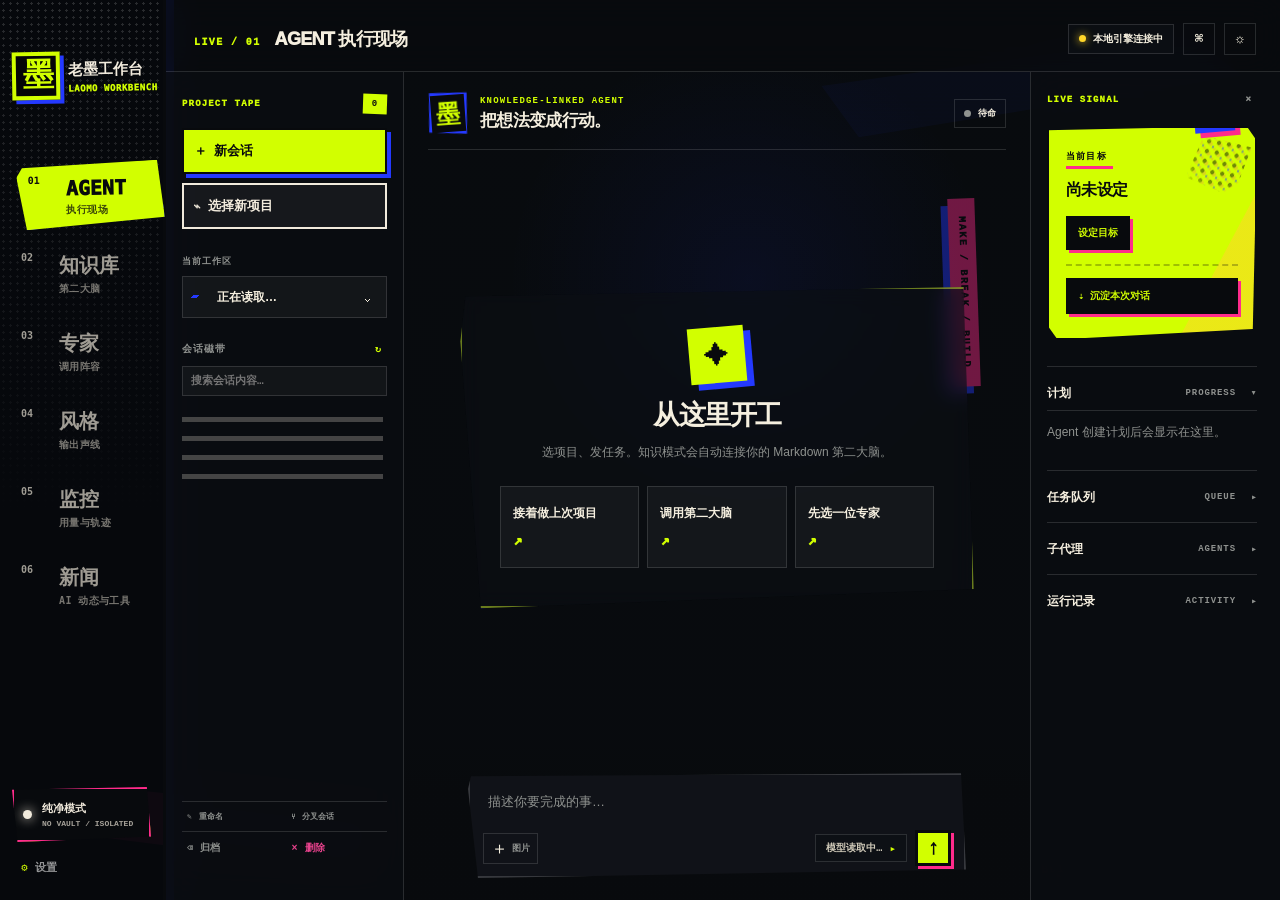
==== web/index.html @ e6738fbd "feat(UI): UI Refinement 1.0 — 双层 Composer / Live Signal 折叠 / 语义 token / 字号收敛 / 明暗主题独立 - Composer 双层化" ====
<!doctype html>
<html lang="zh-CN" data-theme="dark">
<head>
  <meta charset="utf-8">
  <meta name="viewport" content="width=device-width,initial-scale=1">
  <meta name="color-scheme" content="dark light">
  <title>老墨工作台</title>
  <link rel="manifest" href="manifest.json">
  <meta name="theme-color" content="#0a0a12">
  <link rel="icon" type="image/png" sizes="192x192" href="icon-192.png">
  <link rel="apple-touch-icon" href="icon-192.png">
  <link rel="stylesheet" href="app.css">
</head>
<body>
  <div class="scene" aria-hidden="true">
    <div class="scene-texture"></div>
    <div class="scene-shard shard-a"></div>
    <div class="scene-shard shard-b"></div>
    <div class="scene-scribble">// BUILD YOUR OWN RULES //</div>
  </div>

  <div id="app" class="product-shell">
    <aside class="global-rail" aria-label="主要导航">
      <button class="brand" data-page="agent" aria-label="老墨工作台首页">
        <span class="brand-mark" aria-hidden="true">墨</span>
        <span class="brand-words"><b>老墨工作台</b><em>LAOMO WORKBENCH</em></span>
      </button>

      <nav class="page-nav">
        <button class="nav-cut active" data-page="agent"><span class="nav-number">01</span><strong>AGENT</strong><small>执行现场</small></button>
        <button class="nav-cut" data-page="knowledge"><span class="nav-number">02</span><strong>知识库</strong><small>第二大脑</small></button>
        <button class="nav-cut" data-page="experts"><span class="nav-number">03</span><strong>专家</strong><small>调用阵容</small></button>
        <button class="nav-cut" data-page="styles"><span class="nav-number">04</span><strong>风格</strong><small>输出声线</small></button>
        <button class="nav-cut" data-page="monitor"><span class="nav-number">05</span><strong>监控</strong><small>用量与轨迹</small></button>
        <button class="nav-cut" data-page="news"><span class="nav-number">06</span><strong>新闻</strong><small>AI 动态与工具</small></button>
      </nav>

      <div class="rail-footer">
        <button id="modeSwitch" class="mode-switch" type="button" aria-pressed="false">
          <span class="mode-led"></span>
          <span><b id="modeName">知识模式</b><small id="modeHint">VAULT 已连接</small></span>
        </button>
        <button id="settingsButton" class="rail-tool" type="button"><span>⚙</span>设置</button>
      </div>
    </aside>

    <main class="main-stage">
      <header class="top-strip">
        <button id="mobileMenuButton" class="icon-tool mobile-menu-btn" type="button" aria-label="菜单" aria-expanded="false">☰</button>
        <div class="page-identity"><span id="pageKicker">LIVE / 01</span><h1 id="pageTitle">AGENT 执行现场</h1></div>
        <div class="top-actions">
          <span id="serviceStatus" class="service-pill"><i></i>本地引擎连接中</span>
          <button id="commandButton" class="icon-tool" title="命令面板" aria-label="命令面板">⌘</button>
          <button id="themeButton" class="icon-tool" title="切换明暗主题" aria-label="切换明暗主题">◐</button>
        </div>
      </header>

      <!-- Mobile drawer: page navigation for phones (hamburger menu) -->
      <div id="mobileDrawer" class="mobile-drawer hidden">
        <div class="mobile-drawer-panel">
          <div class="mobile-drawer-head"><strong>老墨工作台</strong><button id="mobileDrawerClose" class="icon-tool" aria-label="关闭">×</button></div>
          <nav class="mobile-drawer-nav">
            <button class="mobile-nav-item" data-page="agent">⚡ Agent</button>
            <button class="mobile-nav-item" data-page="knowledge">📚 知识库</button>
            <button class="mobile-nav-item" data-page="experts">🧠 专家</button>
            <button class="mobile-nav-item" data-page="styles">🎨 风格</button>
            <button class="mobile-nav-item" data-page="monitor">📊 监控</button>
            <button class="mobile-nav-item" data-page="news">📰 新闻</button>
            <button class="mobile-nav-item" id="mobileNavSettings">⚙ 设置</button>
            <button class="mobile-nav-item" id="mobileNavPair">📱 手机互联</button>
            <button class="mobile-nav-item" id="mobileNavNewSession">＋ 新会话</button>
          </nav>
          <div class="mobile-drawer-sessions">
            <div class="mobile-drawer-sess-head"><span>已有会话</span><b id="mobileSessionCount">0</b></div>
            <div id="mobileSessionList" class="mobile-session-list"></div>
          </div>
        </div>
      </div>

      <!-- Phone pairing guide dialog -->
      <dialog id="pairDialog" class="boujoy-dialog pair-dialog">
        <form method="dialog">
          <header><div><p class="section-kicker">PHONE LINK</p><h2>手机互联</h2></div></header>
          <div class="pair-body">
            <div class="pair-step"><b>1</b><span>手机连上和这台 Mac 一样的 Wi-Fi</span></div>
            <div class="pair-step"><b>2</b><span>浏览器打开</span><code id="pairUrl">加载中…</code></div>
            <div class="pair-step"><b>3</b><span>输入访问码</span><code id="pairCode">…</code><button type="button" id="pairCopyCode" class="mini-cut">复制</button></div>
            <p class="pair-note">首次输入后手机会记住。可"添加到主屏幕"当 App 用。</p>
            <p class="pair-note" id="pairError"></p>
          </div>
          <footer><button value="cancel" class="primary-cut">完成</button></footer>
        </form>
      </dialog>

      <section id="agentPage" class="page page-agent active" data-page-panel="agent">
        <aside class="context-panel agent-context">
          <div class="panel-label"><span>PROJECT TAPE</span><b id="sessionCount">0</b></div>
          <button id="newSessionButton" class="primary-cut"><span>＋</span>新会话</button>
          <button id="pickProjectButton" class="secondary-cut"><span>⌁</span>选择新项目</button>
          <div class="field-label">当前工作区</div>
          <button id="workspacePicker" class="workspace-picker"><span class="folder-icon">▰</span><span id="workspaceName">正在读取…</span><span>⌄</span></button>
          <div id="workspaceMenu" class="pop-menu hidden"></div>
          <div class="session-heading"><span>会话磁带</span><button id="refreshSessions" title="刷新">↻</button></div>
          <input id="sessionSearch" class="session-search" placeholder="搜索会话内容…">
          <div id="sessionList" class="session-list"><div class="skeleton-lines"></div></div>
          <div class="session-tools">
            <button id="renameSessionButton" class="text-tool"><span>✎</span>重命名</button>
            <button id="forkSessionButton" class="text-tool"><span>⑂</span>分叉会话</button>
          </div>
          <div class="session-destructive"><button id="archiveSessionButton" class="text-tool"><span>⌫</span>归档</button><button id="deleteSessionButton" class="text-tool danger"><span>×</span>删除</button></div>
        </aside>

        <div class="agent-workbench">
          <div class="agent-hero">
            <div class="hero-stamp"><span>墨</span></div>
            <div><p id="agentEyebrow">KNOWLEDGE-LINKED AGENT</p><h2 id="agentHeadline">把想法变成行动。</h2></div>
            <div id="runState" class="run-state idle"><i></i><span>待命</span></div>
          </div>
          <div id="thinkingStatus" class="thinking-status" aria-live="polite"><b>THINKING</b><span>分析上下文 → 核对约束 → 选择下一步</span></div>

          <div id="emptyAgent" class="empty-agent">
            <div class="burst" aria-hidden="true">✦</div>
            <h3>从这里开工</h3>
            <p id="starterDescription">选项目、发任务。知识模式会自动连接你的 Markdown 第二大脑。</p>
            <div class="starter-grid">
              <button id="starterPrimary" data-starter="读取当前项目上下文，告诉我最重要的下一步。">接着做上次项目 <span>↗</span></button>
              <button id="starterSecondary" data-starter="基于我的知识库，整理一个可执行的方案。">调用第二大脑 <span>↗</span></button>
              <button id="starterTertiary" data-page="experts">先选一位专家 <span>↗</span></button>
            </div>
          </div>
          <div id="messageStream" class="message-stream" aria-live="polite"></div>

          <div class="composer-wrap">
            <div id="contextChips" class="context-chips"></div>
            <div class="composer">
              <div id="busyComposer" class="busy-composer hidden">
                <span><i></i>任务运行中</span>
                <div><button type="button" class="active" data-busy-mode="steer">↳ 引导当前任务</button><button type="button" data-busy-mode="queue">排到下一条</button></div>
              </div>
              <textarea id="promptInput" rows="1" placeholder="描述你要完成的事…"></textarea>
              <div class="composer-bar">
                <div class="composer-left">
                  <button id="attachButton" class="composer-tool attach-tool" title="添加图片" aria-label="添加图片"><span>＋</span><small>图片</small></button>
                  <input id="imageInput" class="hidden" type="file" accept="image/png,image/jpeg,image/webp,image/gif" multiple>
                  <!-- Advanced runtime panel: provider / model / effort / permission / preset.
                       Collapsed by default; one tap on the model summary reopens it. -->
                  <div id="composerAdvanced" class="composer-advanced" aria-label="高级运行时设置">
                    <button id="providerButton" class="composer-tool attach-tool provider-tool" type="button" title="模型服务" aria-label="模型服务"><span>⚙</span><small>服务</small></button>
                    <select id="modelSelect" class="inline-select model-select" aria-label="模型"><option>读取模型…</option></select>
                    <select id="effortSelect" class="inline-select effort-select" aria-label="推理强度" title="推理强度"><option value="">强度…</option></select>
                    <select id="permissionSelect" class="inline-select" aria-label="权限模式">
                      <option value="workspace-write">工作区写入</option>
                      <option value="read-only">只读</option>
                      <option value="danger-full-access">完全访问</option>
                    </select>
                    <select id="presetSelect" class="inline-select" aria-label="Agent 预设"><option value="">标准模式</option></select>
                  </div>
                </div>
                <div class="composer-right">
                  <button id="modelSummaryButton" class="model-summary" type="button" aria-expanded="false" aria-controls="composerAdvanced" title="高级运行时设置"><span id="modelSummaryLabel" class="model-summary-label">模型读取中…</span><i class="model-summary-caret" aria-hidden="true">▸</i></button>
                  <button id="cancelButton" class="stop-button hidden" type="button">■ 停止</button>
                  <button id="sendButton" class="send-button" type="button" aria-label="发送或停止">↑</button>
                </div>
              </div>
            </div>
          </div>
        </div>

        <aside id="activityPanel" class="activity-panel">
          <div class="panel-label"><span>LIVE SIGNAL</span><button id="toggleActivity" title="收起">×</button></div>
          <!-- Compact agent strip: parallel workers/evaluator reserved for P1.2.
               Rendered as chips ([W1 RUN] [W2 WAIT] [E1 CHECK]) — never full cards. -->
          <div id="agentStrip" class="agent-strip" role="list" aria-label="Agent 并行状态"></div>
          <div id="signalCard" class="signal-card"><small id="signalKicker">当前目标</small><strong id="currentGoal">尚未设定</strong><div id="goalActions"><button id="goalButton">设定目标</button></div><div id="missionView" class="mission-view"><div class="mission-meta"><span id="missionPhase" class="mission-phase tone-muted">—</span><span id="missionCycles" class="mission-chip">循环 0</span></div><strong id="missionObjective">…</strong><div class="mission-rows"><div class="mission-row" id="missionTaskRow"><span>当前任务</span><b id="missionTask">—</b></div><div class="mission-row hidden" id="missionWaitingRow"><span>后台作业</span><b id="missionWaiting">—</b></div><div class="mission-row hidden" id="missionVerdictRow"><span>最近判定</span><b id="missionVerdict" class="mission-verdict">—</b></div><div class="mission-row hidden" id="missionCheckpointRow"><span>检查点</span><b id="missionCheckpoint">—</b></div><div class="mission-row"><span>运行时长</span><b id="missionElapsed">—</b></div></div><div id="missionActions" class="mission-actions"></div></div><div id="contextMeter" class="context-meter hidden"></div><button id="pendingInterruptBar" class="interrupt-bar hidden" type="button">⚠ Agent 正在等待你的审批/回答，点击处理</button><div class="capture-row"><button id="captureButton" type="button" title="让模型判断本次对话是否有长期价值，并按规则沉淀">⇣ 沉淀本次对话</button><span id="captureStatus" class="capture-status"></span></div></div>
          <details class="activity-section" id="planSection" open><summary>计划<small>PROGRESS</small></summary><div id="planList" class="plan-list"><p class="muted">Agent 创建计划后会显示在这里。</p></div></details>
          <details class="activity-section" id="queueSection"><summary>任务队列<small>QUEUE</small></summary><div id="queueList" class="queue-list"><p class="muted">没有排队任务。</p></div></details>
          <details class="activity-section" id="subagentSection"><summary>子代理<small>AGENTS</small></summary><div id="subagentList" class="subagent-list"><p class="muted">没有子代理。</p></div></details>
          <details class="activity-section" id="toolSection"><summary>运行记录<small>ACTIVITY</small></summary><div id="toolActivity" class="tool-activity"><p class="muted">工具调用将在这里实时展开。</p></div></details>
        </aside>
      </section>

      <section id="knowledgePage" class="page page-knowledge" data-page-panel="knowledge">
        <div class="knowledge-header">
          <div><p class="section-kicker">LOCAL MARKDOWN / ONE SOURCE</p><h2>你的第二大脑，<br><span>正在生长。</span></h2></div>
          <div class="knowledge-metrics"><article><b id="knowledgeFileCount">0</b><span>内容</span></article><article><b id="knowledgeProjectCount">0</b><span>项目</span></article><article><b id="knowledgeUpdatedCount">0</b><span>最近更新</span></article></div>
        </div>
        <div class="knowledge-toolbar">
          <label class="search-cut"><span>⌕</span><input id="knowledgeSearch" placeholder="搜索标题、标签或正文…"><kbd>⌘ K</kbd></label>
          <button id="knowledgeRefresh" class="mini-cut">↻ 同步</button>
          <button id="knowledgeGraphButton" class="mini-cut">关系全景</button>
          <button id="knowledgeHealthButton" class="mini-cut">健康中心</button>
        </div>
        <div id="knowledgeFilters" class="filter-tape">
          <button class="active" data-filter="all">全部</button><button data-filter="project">项目</button><button data-filter="knowledge">知识</button><button data-filter="content">内容</button><button data-filter="prompt">提示词</button><button data-filter="business">商业</button><button data-filter="skill">Skills</button><button data-filter="media">视频</button>
        </div>
        <div class="knowledge-layout">
          <div class="knowledge-focus">
            <div class="section-row"><div><p class="section-kicker">IN PROGRESS</p><h3>当前工作</h3></div><button id="openActiveContext" class="link-cut">打开上下文 →</button></div>
            <article id="focusCard" class="focus-card"><div class="skeleton-lines"></div></article>
          </div>
          <aside class="next-actions"><div class="section-row"><div><p class="section-kicker">WORKING CONTEXT</p><h3>下一步行动</h3></div></div><div id="nextActionList"></div></aside>
        </div>
        <div class="library-block">
          <div class="section-row"><div><p class="section-kicker">RECENTLY CAPTURED</p><h3>知识卡片</h3></div><span id="knowledgeResultCount">0 条</span></div>
          <div id="knowledgeGrid" class="knowledge-grid"><div class="skeleton-card"></div><div class="skeleton-card"></div><div class="skeleton-card"></div></div>
        </div>
      </section>

      <section id="expertsPage" class="page page-experts" data-page-panel="experts">
        <div class="collection-hero expert-hero">
          <div><p class="section-kicker">CALL THE RIGHT BRAIN</p><h2>专家不是头像，<br><span>是可调用的方法。</span></h2><p>创建、组合并直接派发到 Agent。所有配置保存在本地 Markdown。</p></div>
          <button id="addExpertButton" class="giant-add">＋<span>新增专家</span></button>
        </div>
        <div class="collection-toolbar"><label class="search-cut"><span>⌕</span><input id="expertSearch" placeholder="搜索专家…"></label><span id="expertCount">0 位专家</span></div>
        <div id="expertGrid" class="expert-grid empty-collection"></div>
      </section>

      <section id="stylesPage" class="page page-styles" data-page-panel="styles">
        <div class="collection-hero style-hero">
          <div><p class="section-kicker">VOICE / FORM / RHYTHM</p><h2>让每一次输出，<br><span>有自己的声音。</span></h2><p>风格可以独立调用，也能和专家叠加。以后你可以一直往里加。</p></div>
          <button id="addStyleButton" class="giant-add">＋<span>新增风格</span></button>
        </div>
        <div class="collection-toolbar"><label class="search-cut"><span>⌕</span><input id="styleSearch" placeholder="搜索风格…"></label><span id="styleCount">0 种风格</span></div>
        <div id="styleGrid" class="style-grid empty-collection"></div>
      </section>

      <section id="monitorPage" class="page page-monitor" data-page-panel="monitor">
        <div class="monitor-hero">
          <div><p class="section-kicker">USAGE / TRAJECTORY / EFFORT</p><h2>看得见每一次<br><span>思考的成本。</span></h2><p>Token 用量、缓存命中、运行轨迹与推理强度，全部来自真实运行数据。</p></div>
          <button id="monitorRefresh" class="mini-cut">↻ 刷新</button>
        </div>
        <div id="monitorEmptyHint" class="monitor-empty-hint">选择一个运行中的会话查看 Token / Context / Tool Trace</div>
        <div class="monitor-grid">
          <article class="monitor-card token-card">
            <div class="monitor-card-head"><h3>TOKEN 用量</h3><span id="tokenSessionLabel">当前会话</span></div>
            <div class="token-figures">
              <div><b id="tokenInput">—</b><span>输入</span></div>
              <div><b id="tokenOutput">—</b><span>输出</span></div>
              <div><b id="tokenCache">—</b><span>缓存读取</span></div>
              <div><b id="tokenTotal">—</b><span>总计</span></div>
            </div>
            <div class="cache-hit-row"><span>缓存命中率</span><div class="cache-hit-track"><div id="cacheHitBar" class="cache-hit-fill" style="width:0%"></div></div><b id="cacheHitPct">0%</b></div>
          </article>
          <article class="monitor-card context-card">
            <div class="monitor-card-head"><h3>上下文占用</h3><span id="contextLabel">实时</span></div>
            <div id="monitorContextMeter" class="context-meter"></div>
          </article>
          <article class="monitor-card effort-card">
            <div class="monitor-card-head"><h3>思考强度</h3><span>reasoning effort</span></div>
            <div class="effort-control">
              <select id="monitorEffortSelect" class="inline-select" aria-label="推理强度"><option value="">读取模型…</option></select>
              <button id="monitorEffortApply" class="mini-cut">应用</button>
            </div>
            <p class="monitor-hint">切换后仅影响后续回答的推理深度，不影响已运行任务。</p>
          </article>
        </div>
        <div class="monitor-card trajectory-card">
          <div class="monitor-card-head"><h3>运行轨迹</h3><span id="trajectorySummary">—</span></div>
          <div id="trajectoryList" class="trajectory-list"><p class="muted">加载会话后显示回合与工具调用轨迹。</p></div>
        </div>
      </section>

      <section id="newsPage" class="page page-news" data-page-panel="news">
        <div class="news-hero">
          <div><p class="section-kicker">AI FEED / LAST 3 DAYS</p><h2>近三天，<br><span>AI 世界发生了什么。</span></h2><p>新闻与工具各 10 条，来自公开源，点击卡片直达原文。刷新即重新爬取。</p></div>
          <div class="news-actions">
            <button id="newsRefresh" class="mini-cut">↻ 刷新爬取</button>
            <span id="newsUpdated" class="news-updated">—</span>
          </div>
        </div>
        <div class="news-columns">
          <div class="news-col">
            <div class="news-col-head"><h3>AI 实时新闻</h3><span>NEWS</span></div>
            <div id="newsList" class="news-list"><p class="muted">点击「刷新爬取」拉取近三天新闻。</p></div>
          </div>
          <div class="news-col">
            <div class="news-col-head"><h3>工具与模型动向</h3><span>TOOLS</span></div>
            <div id="toolsList" class="news-list"><p class="muted">主流模型与工具更新将显示在这里。</p></div>
          </div>
        </div>
      </section>
    </main>
  </div>

  <div id="toastRegion" class="toast-region" aria-live="polite"></div>

  <dialog id="recordDialog" class="boujoy-dialog">
    <form method="dialog" id="recordForm">
      <header><div><p id="recordKicker">NEW RECORD</p><h2 id="recordDialogTitle">新增专家</h2></div><button type="button" value="cancel" class="dialog-close" data-close-dialog="recordDialog" aria-label="关闭">×</button></header>
      <input id="recordId" type="hidden"><input id="recordKind" type="hidden">
      <label>名称<input id="recordName" required maxlength="80" placeholder="例如：产品战略专家"></label>
      <label>一句话说明<input id="recordDescription" maxlength="180" placeholder="擅长什么，什么时候调用"></label>
      <label>系统指令<textarea id="recordInstructions" required rows="10" placeholder="写下角色、判断标准、工作流程和输出要求…"></textarea></label>
      <label class="check-row"><input id="recordEnabled" type="checkbox" checked><span>启用这个配置</span></label>
      <footer><button type="button" value="cancel" class="ghost-button" data-close-dialog="recordDialog">取消</button><button type="submit" id="saveRecordButton" value="default" class="primary-cut">保存到 Markdown</button></footer>
    </form>
  </dialog>

  <dialog id="dispatchDialog" class="boujoy-dialog dispatch-dialog">
    <form method="dialog" id="dispatchForm">
      <header><div><p>DISPATCH TO AGENT</p><h2 id="dispatchTitle">调用专家</h2></div><button type="button" value="cancel" class="dialog-close" data-close-dialog="dispatchDialog">×</button></header>
      <input id="dispatchKind" type="hidden"><input id="dispatchId" type="hidden">
      <div id="dispatchBadge" class="dispatch-badge"></div>
      <label id="dispatchStyleWrap">叠加输出风格<select id="dispatchStyle"><option value="">不叠加风格</option></select></label>
      <label>本次任务<textarea id="dispatchTask" required rows="7" placeholder="告诉它这次要解决什么…"></textarea></label>
      <footer><button type="button" value="cancel" class="ghost-button" data-close-dialog="dispatchDialog">取消</button><button type="submit" id="confirmDispatch" value="default" class="primary-cut">送进 Agent →</button></footer>
    </form>
  </dialog>

  <dialog id="goalDialog" class="boujoy-dialog goal-dialog">
    <form id="goalForm">
      <header><div><p>MISSION CONTROL</p><h2 id="goalDialogTitle">设定当前目标</h2></div><button type="button" class="dialog-close" data-close-dialog="goalDialog" aria-label="关闭">×</button></header>
      <label>目标<textarea id="goalObjective" required rows="5" maxlength="1200" placeholder="写清楚最终要达到什么结果…"></textarea></label>
      <label>最大回合（可选）<input id="goalRounds" type="number" min="1" max="100" placeholder="留空表示不限制"></label>
      <label class="check-row mission-toggle"><input id="goalMissionMode" type="checkbox"><span>作为 Mission 运行（持久循环，断电可恢复）</span></label>
      <p class="dialog-note hidden" id="goalMissionNote">Mission 由老墨控制面持久维护：自动规划 → 执行 → 评估 → 修复循环，断电后可恢复；启动后可在右侧信号卡暂停 / 继续 / 取消。</p>
      <p class="dialog-note">目标由 Harness 真实维护；首次保存会立即启动第一个目标回合。暂停、继续、完成与清除都可在右侧控制。</p>
      <footer><button type="button" class="ghost-button" data-close-dialog="goalDialog">取消</button><button type="submit" class="primary-cut">保存目标</button></footer>
    </form>
  </dialog>

  <!-- Mission events: tail of the durable mission audit log (events.ndjson) -->
  <dialog id="missionEventsDialog" class="boujoy-dialog mission-events-dialog">
    <form method="dialog">
      <header><div><p>MISSION EVENTS</p><h2>Mission 事件记录</h2></div><button type="button" value="cancel" class="dialog-close" data-close-dialog="missionEventsDialog" aria-label="关闭">×</button></header>
      <div id="missionEventsList" class="mission-events-list"><p class="muted">读取事件中…</p></div>
      <footer><button value="cancel" class="primary-cut">关闭</button></footer>
    </form>
  </dialog>

  <dialog id="permissionDialog" class="boujoy-dialog permission-dialog">
    <form id="permissionForm">
      <header><div><p>ACCESS CONTROL</p><h2>确认完全访问</h2></div><button type="button" class="dialog-close" data-close-dialog="permissionDialog" aria-label="关闭">×</button></header>
      <div class="permission-warning"><b>FULL ACCESS</b><p>Agent 将可以读写工作区之外的本机文件，并执行不受工作区限制的命令。这个选择会真正写入当前 Harness 会话。</p></div>
      <label class="check-row"><input id="permissionAcknowledge" type="checkbox" required><span>我理解并确认本次权限升级</span></label>
      <footer><button type="button" class="ghost-button" data-close-dialog="permissionDialog">取消</button><button type="submit" class="primary-cut danger-access">确认完全访问</button></footer>
    </form>
  </dialog>

  <dialog id="deleteSessionDialog" class="boujoy-dialog delete-session-dialog">
    <form id="deleteSessionForm">
      <header><div><p>REMOVE SESSION</p><h2>删除这条会话？</h2></div><button type="button" class="dialog-close" data-close-dialog="deleteSessionDialog" aria-label="关闭">×</button></header>
      <div class="permission-warning"><b id="deleteSessionName">当前会话</b><p>会话会从 Harness 列表移除，日志文件移到 macOS 废纸篓。它不会删除项目目录或知识库内容。</p></div>
      <footer><button type="button" class="ghost-button" data-close-dialog="deleteSessionDialog">取消</button><button type="submit" class="primary-cut danger-access">移到废纸篓</button></footer>
    </form>
  </dialog>

  <dialog id="readerDialog" class="reader-dialog">
    <header><div><p id="readerPath"></p><h2 id="readerTitle"></h2></div><div><button id="readerBack" class="mini-cut hidden">← 返回</button><button id="readerDelete" class="mini-cut danger">移到废纸篓</button><button id="readerReveal" class="mini-cut">在 Finder 显示</button><button id="readerSend" class="mini-cut accent">交给 Agent</button><button id="readerClose" class="dialog-close">×</button></div></header>
    <article id="readerBody" class="markdown-body"></article>
  </dialog>

  <dialog id="settingsDialog" class="boujoy-dialog settings-dialog">
    <form method="dialog">
      <header><div><p>LOCAL CONTROL</p><h2>产品设置</h2></div><button value="cancel" class="dialog-close">×</button></header>
      <div class="settings-tabs"><button type="button" class="active" data-settings="general">通用</button><button type="button" data-settings="projects">项目</button><button type="button" data-settings="models">模型</button><button type="button" data-settings="presets">预设</button><button type="button" data-settings="skills">Skills</button></div>
      <div id="settingsContent" class="settings-content"></div>
      <footer><button value="cancel" class="primary-cut">完成</button></footer>
    </form>
  </dialog>

  <!-- Provider profile manager: list view + edit form in one dialog -->
  <dialog id="providerDialog" class="boujoy-dialog provider-dialog">
    <form id="providerForm" novalidate>
      <header><div><p id="providerKicker">MODEL PROVIDERS</p><h2 id="providerTitle">模型服务</h2></div><button type="button" class="dialog-close" data-close-dialog="providerDialog" aria-label="关闭">×</button></header>

      <div id="providerListPanel">
        <div class="provider-toolbar">
          <span id="providerSummary" class="provider-summary">读取中…</span>
          <button type="button" id="providerNewButton" class="mini-cut">＋ 新建服务</button>
        </div>
        <div id="providerList" class="provider-list"><div class="skeleton-lines"></div></div>
      </div>

      <div id="providerFormPanel" class="hidden">
        <input id="providerId" type="hidden"><input id="providerType" type="hidden" value="custom">
        <label>名称<input id="providerName" required maxlength="60" placeholder="例如：DeepSeek 官方"></label>
        <label>Base URL<input id="providerBaseUrl" placeholder="https://api.example.com/v1" autocomplete="off" spellcheck="false"></label>
        <div id="providerSecretWrap">
          <label>API Key<input id="providerSecret" type="password" autocomplete="new-password" placeholder="留空表示保留已保存的 Key"><small class="provider-field-hint" id="providerSecretHint"></small></label>
          <p class="dialog-note hidden" id="providerSecretNote">ChatGPT 内置服务使用本机 Codex 登录凭证，无需填写 API Key。</p>
        </div>
        <div class="provider-models-head">
          <label>模型列表</label>
          <button type="button" id="providerModelAdd" class="mini-cut">＋ 添加模型</button>
        </div>
        <div id="providerModelRows"></div>
        <p class="dialog-note hidden" id="providerModelsNote">ChatGPT 内置服务的模型列表由 Codex 动态获取，无需手工配置。</p>
        <label>默认模型<select id="providerDefaultModel"><option value="">（跟随服务默认）</option></select></label>
        <label class="check-row"><input id="providerEnabled" type="checkbox" checked><span>启用这个服务</span></label>
        <details class="provider-advanced" id="providerAdvanced">
          <summary>高级选项</summary>
          <div class="provider-advanced-body">
            <div class="provider-readonly-row"><span>Wire API（只读）</span><code>responses</code></div>
            <div class="provider-readonly-row"><span>envKey（只读）</span><code id="providerEnvKey">—</code></div>
            <p class="dialog-note">当前仅支持 Responses 协议；API Key 直连端点，不读取环境变量。</p>
          </div>
        </details>
      </div>

      <p class="provider-safe-note">API Key 仅保存在本机安全存储（macOS 钥匙串）</p>

      <footer>
        <button type="button" id="providerEditCancel" class="ghost-button hidden">返回列表</button>
        <button type="button" id="providerListDone" class="primary-cut">完成</button>
        <button type="submit" id="providerSaveButton" class="primary-cut hidden">保存服务</button>
      </footer>
    </form>
  </dialog>

  <dialog id="commandDialog" class="command-dialog">
    <form method="dialog"><label><span>⌘</span><input id="commandSearch" placeholder="输入命令或页面名称…"></label><div id="commandList"></div></form>
  </dialog>

  <dialog id="graphDialog" class="feature-dialog">
    <header><div><p>KNOWLEDGE ATLAS</p><h2>知识关系全景</h2></div><div class="graph-legend"><span><i></i>项目</span><span><i></i>知识</span><span><i></i>其他</span><button id="graphClose" class="dialog-close">×</button></div></header>
    <div id="graphCanvas" class="graph-canvas"></div>
  </dialog>

  <dialog id="mediaDialog" class="feature-dialog media-dialog">
    <header><div><p>LOCAL VIDEO</p><h2 id="mediaTitle">视频播放</h2></div><button id="mediaClose" class="dialog-close">×</button></header>
    <video id="mediaPlayer" class="media-player" controls preload="metadata" playsinline></video>
  </dialog>

  <dialog id="healthDialog" class="feature-dialog health-dialog">
    <header><div><p>VAULT HEALTH</p><h2>知识库健康中心</h2></div><button id="healthClose" class="dialog-close">×</button></header>
    <div id="healthSummary" class="health-summary"></div>
    <div id="healthDetails" class="health-details"></div>
  </dialog>

  <dialog id="interruptDialog" class="boujoy-dialog interrupt-dialog">
    <form method="dialog" id="interruptForm">
      <header><div><p id="interruptKicker">AGENT NEEDS YOU</p><h2 id="interruptTitle">需要确认</h2></div></header>
      <div id="interruptBody" class="interrupt-body"></div>
      <footer><button id="interruptReject" value="cancel" class="ghost-button">拒绝</button><button id="interruptAllow" value="default" class="primary-cut">允许一次</button></footer>
    </form>
  </dialog>

  <script src="app.js"></script>
</body>
</html>
---- web/app.css ----
@font-face {
  font-family: "FusionPixel";
  src: url("fusion-pixel-10px-proportional-zh_hans.otf.woff2") format("woff2");
  font-display: swap;
}

:root {
  --ink: #080a0d;
  --ink-soft: #12151b;
  --paper: #f1eadc;
  --paper-2: #fffaf0;
  --acid: #d2ff00;
  --blue: #2439ff;
  --pink: #ff2b8b;
  --cyan: #32e4d2;
  --yellow: #ffd629;
  --muted: #8f928f;
  --line: rgba(255, 255, 255, .13);
  --panel: rgba(12, 14, 18, .91);
  --panel-solid: #0d1015;
  --text: #f5efdf;
  --shadow: 7px 7px 0 var(--ink);
  --rail-width: 166px;
  --top-height: 72px;
  --display: "Arial Black", Impact, "PingFang SC", sans-serif;
  --read: Inter, "SF Pro Display", "PingFang SC", "Microsoft YaHei", sans-serif;
  --mono: "SFMono-Regular", Menlo, Monaco, "Courier New", monospace;
  --pixel: "FusionPixel", "PingFang SC", monospace;

  /* --- semantic tokens (UI Refinement 1.0) ---
     New and refined components consume these; legacy rules keep their
     palette vars above as brand ink. */
  --bg-app: #080a0d;
  --bg-surface-1: #0d1015;
  --bg-surface-2: #12151b;
  --bg-surface-raised: #171b22;
  --text-primary: #f5efdf;
  --text-secondary: #cfc9b8;
  --text-muted: #8f928f;
  --border-default: rgba(255, 255, 255, .13);
  --border-strong: rgba(255, 255, 255, .26);
  --accent-primary: #d2ff00;
  --accent-secondary: #2439ff;
  --accent-danger: #ff2b8b;
  --accent-warning: #ffd629;
  --accent-success: #32e4d2;
  --shadow-hard: 7px 7px 0 var(--ink);
  --shadow-soft: 4px 4px 0 rgba(36, 57, 255, .28);
  --surface-hover: rgba(255, 255, 255, .07);
  --surface-active: rgba(50, 228, 210, .16);
  --motion-fast: 130ms;
  --motion-normal: 190ms;
  --motion-slow: 260ms;
  --ease-standard: cubic-bezier(.25, .6, .35, 1);
  --ease-enter: cubic-bezier(.2, .9, .3, 1);
  --ease-exit: cubic-bezier(.5, 0, .75, .35);
}

html[data-theme="light"] {
  --panel: rgba(255, 250, 240, .94);
  --panel-solid: #fffaf0;
  --text: #0a0b0d;
  --muted: #67685f;
  --line: rgba(8, 10, 13, .15);
  --bg-surface-1: #f7f2e7;
  --bg-surface-2: #fdf8ee;
  --bg-surface-raised: #fffdf6;
  --text-primary: #0a0b0d;
  --text-secondary: #3f4039;
  --text-muted: #67685f;
  --border-default: rgba(8, 10, 13, .14);
  --border-strong: rgba(8, 10, 13, .3);
  --accent-primary: var(--blue);
  --accent-secondary: var(--pink);
  --accent-warning: #8a6d00;
  --accent-success: #0d9488;
  --shadow-hard: 5px 5px 0 rgba(36, 57, 255, .35);
  --shadow-soft: 3px 3px 0 rgba(255, 43, 139, .28);
  --surface-hover: rgba(8, 10, 13, .06);
  --surface-active: rgba(36, 57, 255, .12);
}

* { box-sizing: border-box; }

html, body { width: 100%; height: 100%; margin: 0; overflow: hidden; }

body {
  color: var(--text);
  background: var(--ink);
  font-family: var(--read);
  -webkit-font-smoothing: antialiased;
}

button, input, textarea, select { color: inherit; font: inherit; }
button { cursor: pointer; }
button:focus-visible, input:focus-visible, textarea:focus-visible, select:focus-visible { outline: 3px solid var(--acid); outline-offset: 2px; }

.scene { position: fixed; inset: 0; overflow: hidden; background: #090b11; z-index: 0; }
.scene::before { content: ""; position: absolute; inset: 0; background-image: linear-gradient(rgba(4, 6, 10, .63), rgba(4, 6, 10, .87)), url("punk-collage-dark.png"); background-size: cover; background-position: center; filter: saturate(.95) contrast(1.08); transform: scale(1.015); }
.scene::after { content: ""; position: absolute; inset: 0; opacity: .18; pointer-events: none; background-image: radial-gradient(circle at 10% 20%, var(--acid) 0 1px, transparent 1.5px), radial-gradient(circle at 70% 60%, white 0 1px, transparent 1.6px); background-size: 13px 13px, 17px 17px; mix-blend-mode: overlay; }
html[data-theme="light"] .scene { background: var(--paper); }
html[data-theme="light"] .scene::before { background-image: linear-gradient(rgba(255, 249, 235, .48), rgba(255, 249, 235, .82)), url("punk-collage-bg.png"); filter: saturate(.95) contrast(1.03); }
.scene-texture { position: absolute; inset: 0; z-index: 2; opacity: .12; background: repeating-linear-gradient(0deg, transparent 0 3px, rgba(255,255,255,.14) 3px 4px); }
.scene-shard { position: absolute; z-index: 2; pointer-events: none; }
.shard-a { width: 420px; height: 80px; top: 5%; right: 3%; transform: rotate(-4deg); background: var(--blue); clip-path: polygon(0 33%, 88% 0, 100% 56%, 8% 100%); opacity: .64; }
.shard-b { width: 300px; height: 70px; bottom: 4%; left: 7%; transform: rotate(3deg); background: var(--pink); clip-path: polygon(5% 0, 100% 22%, 91% 100%, 0 71%); opacity: .5; }
.scene-scribble { position: absolute; right: 4%; bottom: 3%; z-index: 3; color: rgba(255,255,255,.45); font: 900 11px var(--mono); letter-spacing: .14em; transform: rotate(-2deg); }
html[data-theme="light"] .scene-scribble { color: rgba(0,0,0,.45); }

.product-shell { position: relative; z-index: 5; display: grid; grid-template-columns: var(--rail-width) minmax(0, 1fr); width: 100%; height: 100%; }

.global-rail {
  position: relative; display: flex; flex-direction: column; min-width: 0; padding: 52px 12px 16px;
  color: var(--paper); background: rgba(7, 9, 13, .94); border-right: 3px solid var(--ink); box-shadow: 8px 0 0 rgba(36,57,255,.52); isolation: isolate;
}
.global-rail::before { content: ""; position: absolute; inset: 0; opacity: .14; z-index: -1; background-image: radial-gradient(circle, white 0 1px, transparent 1.4px); background-size: 7px 7px; mask-image: linear-gradient(to bottom, black, transparent 58%); }
.brand { display: grid; grid-template-columns: 48px minmax(0,1fr); align-items: center; gap: 8px; width: 100%; padding: 0; border: 0; color: inherit; text-align: left; background: none; }
.brand-mark { display: grid; place-items: center; width: 48px; height: 48px; color: var(--acid); background: #050607; border: 4px solid var(--acid); box-shadow: 4px 4px 0 var(--blue); font: 1000 31px/1 var(--mono); letter-spacing: -.12em; transform: rotate(-1deg); }
.brand-words { display: flex; flex-direction: column; line-height: .92; transform: rotate(-1deg); min-width: 0; }
.brand-words b, .brand-words em { font: 1000 15px var(--pixel); letter-spacing: 0; white-space: nowrap; }
.brand-words em { margin-top: 4px; color: var(--acid); font-style: normal; font-size: 9px; letter-spacing: .06em; }

.page-nav { display: flex; flex-direction: column; gap: 12px; margin-top: 62px; }
.nav-cut { position: relative; display: grid; grid-template-columns: 31px 1fr; grid-template-rows: auto auto; column-gap: 7px; width: 100%; min-height: 66px; padding: 12px 8px 10px 9px; overflow: visible; border: 0; color: rgba(245,239,223,.64); text-align: left; background: transparent; transition: .16s ease; }
.nav-cut::before { content: ""; position: absolute; inset: 2px 0; z-index: -1; background: rgba(255,255,255,.06); clip-path: polygon(4% 6%, 96% 0, 100% 87%, 6% 100%, 0 20%); opacity: 0; transform: rotate(-1deg); transition: .16s ease; }
.nav-cut:hover { color: white; transform: translateX(3px); }
.nav-cut:hover::before { opacity: 1; }
.nav-cut.active { color: var(--ink); transform: translateX(7px) rotate(-1deg); }
.nav-cut.active::before { inset: 0 -6px 0 -2px; background: var(--acid); opacity: 1; box-shadow: 5px 5px 0 var(--blue); }
.nav-number { grid-row: 1 / 3; color: currentColor; font: 900 10px var(--pixel); }
.nav-cut strong { align-self: end; font: 1000 20px var(--pixel); letter-spacing: 0; }
.nav-cut small { margin-top: 3px; font: 800 10px var(--pixel); letter-spacing: .04em; opacity: .74; }
.nav-cut:nth-child(2).active::before { background: var(--yellow); box-shadow: 5px 5px 0 var(--pink); }
.nav-cut:nth-child(3).active::before { background: var(--pink); box-shadow: 5px 5px 0 var(--acid); }
.nav-cut:nth-child(4).active::before { background: var(--blue); box-shadow: 5px 5px 0 var(--pink); }
.nav-cut:nth-child(4).active { color: white; }

.rail-footer { display: flex; flex-direction: column; gap: 9px; margin-top: auto; }
.mode-switch { display: grid; grid-template-columns: 11px 1fr; align-items: center; gap: 8px; width: 100%; padding: 12px 9px; border: 2px solid var(--acid); color: var(--acid); text-align: left; background: var(--ink); box-shadow: 4px 4px 0 var(--blue); clip-path: polygon(0 5%, 97% 0, 100% 90%, 4% 100%); }
.mode-switch[aria-pressed="true"] { color: var(--paper); border-color: var(--pink); box-shadow: 4px 4px 0 var(--acid); }
.mode-led { width: 9px; height: 9px; border-radius: 50%; background: currentColor; box-shadow: 0 0 12px currentColor; }
.mode-switch b { display: block; font: 900 10px var(--display); }
.mode-switch small { display: block; margin-top: 3px; opacity: .68; font: 700 7px var(--mono); }
.rail-tool { width: 100%; padding: 9px; border: 0; color: rgba(255,255,255,.57); background: transparent; font: 800 10px var(--mono); text-align: left; }
.rail-tool:hover { color: white; background: rgba(255,255,255,.07); }
.rail-tool span { margin-right: 7px; color: var(--acid); }

.main-stage { min-width: 0; height: 100%; overflow: hidden; background: color-mix(in srgb, var(--panel-solid) 88%, transparent); }
.top-strip { display: flex; align-items: center; justify-content: space-between; height: var(--top-height); padding: 18px 24px 12px 28px; border-bottom: 1px solid var(--line); background: rgba(8,10,13,.82); backdrop-filter: blur(16px); }
html[data-theme="light"] .top-strip { background: rgba(255,250,240,.87); }
.page-identity { display: flex; align-items: baseline; gap: 14px; }
.page-identity span { color: var(--acid); font: 1000 9px var(--mono); letter-spacing: .14em; }
html[data-theme="light"] .page-identity span { color: var(--blue); }
.page-identity h1 { margin: 0; font: 1000 18px var(--display); letter-spacing: -.04em; }
.top-actions { display: flex; align-items: center; gap: 9px; }
.service-pill { display: inline-flex; align-items: center; gap: 7px; padding: 7px 10px; border: 1px solid var(--line); font: 750 9px var(--mono); background: color-mix(in srgb, var(--panel-solid) 78%, transparent); }
.service-pill i { width: 7px; height: 7px; border-radius: 50%; background: var(--yellow); box-shadow: 0 0 8px var(--yellow); }
.service-pill.online i { background: var(--cyan); box-shadow: 0 0 8px var(--cyan); }
.service-pill.error i { background: var(--pink); box-shadow: 0 0 8px var(--pink); }
.icon-tool { display: grid; place-items: center; width: 32px; height: 32px; border: 1px solid var(--line); color: inherit; background: transparent; font: 900 14px var(--mono); }
.icon-tool:hover { color: var(--ink); background: var(--acid); }

.page { display: none; height: calc(100% - var(--top-height)); overflow: auto; }
.page.active { display: flex; }
.page::-webkit-scrollbar, .message-stream::-webkit-scrollbar, .session-list::-webkit-scrollbar { width: 8px; }
.page::-webkit-scrollbar-thumb, .message-stream::-webkit-scrollbar-thumb, .session-list::-webkit-scrollbar-thumb { background: var(--blue); }

.panel-label { display: flex; align-items: center; justify-content: space-between; color: var(--acid); font: 1000 9px var(--mono); letter-spacing: .13em; }
.panel-label b { display: grid; place-items: center; min-width: 24px; height: 20px; padding: 0 5px; color: var(--ink); background: var(--acid); transform: rotate(2deg); }
.primary-cut, .secondary-cut, .mini-cut, .ghost-button { border: 2px solid currentColor; font: 900 11px var(--display); }
.primary-cut { color: var(--ink); background: var(--acid); box-shadow: 4px 4px 0 var(--blue); }
.primary-cut:hover { transform: translate(2px,2px); box-shadow: 2px 2px 0 var(--pink); }
.secondary-cut { color: var(--paper); background: rgba(255,255,255,.05); }
.secondary-cut:hover { color: var(--acid); }
.mini-cut { padding: 8px 11px; color: inherit; background: color-mix(in srgb, var(--panel-solid) 86%, transparent); }
.mini-cut:hover, .mini-cut.accent { color: var(--ink); background: var(--acid); }
.mini-cut.danger:hover { color: var(--paper); background: var(--pink); }
.ghost-button { padding: 10px 18px; color: inherit; background: transparent; }
.muted { color: var(--muted); }
.hidden { display: none !important; }

/* Agent — command desk */
.page-agent { position: relative; grid-template-columns: 238px minmax(420px,1fr) 250px; min-height: 0; overflow: hidden; background: rgba(6,8,11,.42); }
.page-agent.active { display: grid; }
.page-agent > * { min-height: 0; }
.page-agent::before { content: ""; position: absolute; inset: 0; z-index: -1; opacity: .19; background-image: linear-gradient(90deg, transparent 49.5%, rgba(210,255,0,.4) 50%, transparent 50.5%), linear-gradient(0deg, transparent 49.5%, rgba(36,57,255,.5) 50%, transparent 50.5%); background-size: 92px 92px; transform: rotate(-1deg) scale(1.1); }
.context-panel, .activity-panel { min-width: 0; padding: 22px 16px; overflow: hidden; background: rgba(11,13,17,.89); backdrop-filter: blur(18px); }
.context-panel { border-right: 1px solid var(--line); }
.activity-panel { border-left: 1px solid var(--line); overflow-x: hidden; overflow-y: auto; overscroll-behavior: contain; scrollbar-gutter: stable; }
.activity-panel::-webkit-scrollbar, .tool-activity::-webkit-scrollbar { width: 7px; }
.activity-panel::-webkit-scrollbar-track, .tool-activity::-webkit-scrollbar-track { background: rgba(255,255,255,.025); }
.activity-panel::-webkit-scrollbar-thumb, .tool-activity::-webkit-scrollbar-thumb { background: var(--blue); border: 2px solid rgba(8,10,13,.8); }
.agent-context .primary-cut, .agent-context .secondary-cut { width: 100%; margin-top: 14px; padding: 12px 10px; text-align: left; }
.agent-context .secondary-cut { margin-top: 9px; }
.agent-context button span { margin-right: 7px; }
.field-label { margin: 26px 0 8px; color: var(--muted); font: 800 8px var(--mono); letter-spacing: .12em; text-transform: uppercase; }
.workspace-picker { display: grid; grid-template-columns: 20px minmax(0,1fr) auto; align-items: center; gap: 6px; width: 100%; padding: 11px 8px; border: 1px solid var(--line); color: inherit; text-align: left; background: rgba(255,255,255,.04); }
.workspace-picker:hover { border-color: var(--acid); }
.workspace-picker span:nth-child(2) { overflow: hidden; text-overflow: ellipsis; white-space: nowrap; font-weight: 760; font-size: 11px; }
.folder-icon { color: var(--blue); }
.pop-menu { position: absolute; z-index: 20; width: 205px; max-height: 280px; overflow: auto; padding: 6px; color: var(--paper); background: #11141a; border: 2px solid var(--acid); box-shadow: 6px 6px 0 var(--blue); }
.pop-menu button { display: block; width: 100%; padding: 9px; border: 0; color: inherit; text-align: left; background: transparent; font-size: 10px; }
.pop-menu button:hover { color: var(--ink); background: var(--acid); }
.session-heading { display: flex; align-items: center; justify-content: space-between; margin: 24px 0 10px; color: var(--muted); font: 900 9px var(--mono); letter-spacing: .1em; }
.session-heading button { border: 0; color: var(--acid); background: transparent; }
.session-search { width: 100%; margin-bottom: 7px; padding: 8px; border: 1px solid var(--line); color: inherit; background: rgba(255,255,255,.035); font: 750 8px var(--mono); }
.session-list { height: calc(100% - 386px); min-height: 90px; overflow-y: auto; padding-right: 4px; }
.session-item { position: relative; width: 100%; margin: 0 0 7px; padding: 10px 9px 9px 12px; border: 0; color: rgba(245,239,223,.72); text-align: left; background: transparent; clip-path: polygon(0 0, 98% 3%, 100% 90%, 4% 100%); }
.session-item:hover { color: white; background: rgba(255,255,255,.08); }
.session-item.active { color: var(--ink); background: var(--yellow); transform: rotate(-.4deg); }
.session-item strong { display: block; overflow: hidden; text-overflow: ellipsis; white-space: nowrap; font-size: 11px; }
.session-item small { display: flex; justify-content: space-between; margin-top: 5px; opacity: .66; font: 700 8px var(--mono); }
.text-tool { width: 100%; padding: 9px 5px; border: 0; color: var(--muted); text-align: left; background: transparent; font: 750 9px var(--mono); }
.text-tool:hover { color: var(--pink); }
.session-tools { display: grid; grid-template-columns: 1fr 1fr; gap: 3px; border-top: 1px solid var(--line); }
.session-tools .text-tool { font-size: 8px; }
.session-destructive { display: grid; grid-template-columns: 1fr 1fr; gap: 4px; border-top: 1px solid var(--line); }
.text-tool.danger { color: color-mix(in srgb, var(--pink) 78%, var(--muted)); }
.text-tool.danger:hover { color: var(--ink); background: var(--pink); }

.agent-workbench { position: relative; display: grid; grid-template-rows: auto auto minmax(0,1fr) auto; width: 100%; height: 100%; min-width: 0; min-height: 0; overflow: hidden; isolation: isolate; background: radial-gradient(circle at 55% 25%, rgba(36,57,255,.08), transparent 34%), linear-gradient(rgba(8,10,14,.08), rgba(8,10,14,.58)); }
.agent-workbench::before { content: ""; position: absolute; inset: 0; opacity: .42; z-index: -2; background: url("punk-collage-dark.png") center/cover; filter: saturate(1.32) contrast(1.14); }
.agent-workbench::after { content: "MAKE  /  BREAK  /  BUILD"; position: absolute; z-index: -1; right: -28px; top: 25%; padding: 8px 18px; color: var(--ink); background: var(--pink); box-shadow: 7px 7px 0 var(--blue); font: 1000 12px var(--mono); letter-spacing: .16em; transform: rotate(88deg); opacity: .72; }
html[data-theme="light"] .agent-workbench { background: radial-gradient(circle at 55% 24%, rgba(36,57,255,.11), transparent 34%), linear-gradient(rgba(255,250,240,.58), rgba(255,250,240,.91)); }
html[data-theme="light"] .agent-workbench::before { background-image: url("punk-collage-bg.png"); opacity: .46; }
.agent-hero { display: flex; align-items: center; gap: 12px; min-height: 78px; margin: 0 24px; padding: 17px 0 11px; border-bottom: 1px solid var(--line); }
.agent-hero { grid-row: 1; }
.hero-stamp { width: 40px; height: 43px; padding: 3px; background: var(--blue); transform: rotate(-4deg); clip-path: polygon(6% 0,100% 4%,94% 100%,0 91%); }
.hero-stamp span { display: grid; place-items: center; width: 100%; height: 100%; color: var(--acid); background: var(--ink); font: 1000 24px var(--mono); }
.agent-hero p { margin: 0 0 3px; color: var(--acid); font: 900 8px var(--mono); letter-spacing: .13em; }
.agent-hero h2 { margin: 0; font: 1000 17px var(--display); letter-spacing: -.04em; }
.run-state { display: flex; align-items: center; gap: 7px; margin-left: auto; padding: 7px 9px; border: 1px solid var(--line); font: 800 8px var(--mono); }
.run-state i { width: 7px; height: 7px; border-radius: 50%; background: var(--muted); }
.run-state.running { color: var(--acid); }
.run-state.running i { background: var(--acid); box-shadow: 0 0 10px var(--acid); animation: blink .8s steps(2) infinite; }
.run-state.waiting { color: var(--pink); border-color: var(--pink); }
.run-state.waiting i { background: var(--pink); box-shadow: 0 0 10px var(--pink); animation: blink .5s steps(2) infinite; }
.interrupt-bar { position: relative; }
.interrupt-bar[data-count]::after { content: attr(data-count); position: absolute; top: -7px; right: -7px; min-width: 17px; height: 17px; padding: 0 4px; display: grid; place-items: center; color: var(--ink); background: var(--pink); border: 2px solid var(--ink); font: 900 9px var(--mono); box-shadow: 2px 2px 0 var(--blue); border-radius: 50%; }
@keyframes blink { 50% { opacity: .25; } }
.thinking-status { display: none; align-items: center; gap: 9px; min-height: 25px; margin: 0 clamp(24px,7vw,90px); padding: 5px 0 4px; color: var(--muted); font: 750 7px var(--mono); letter-spacing: .04em; }
.thinking-status { grid-row: 2; }
.thinking-status.active { display: flex; }
.thinking-status b { padding: 3px 5px; color: var(--ink); background: var(--acid); box-shadow: 2px 2px 0 var(--blue); font-size: 7px; letter-spacing: .12em; }
.thought-summary { display: flex; align-items: center; gap: 8px; margin: 0 0 7px; color: var(--muted); font: 720 7.5px var(--mono); letter-spacing: .035em; }
.thought-summary b { padding: 3px 5px; color: var(--ink); background: var(--cyan); box-shadow: 2px 2px 0 var(--blue); font-size: 7px; letter-spacing: .1em; }
.empty-agent { align-self: center; justify-self: center; width: min(590px,82%); padding: 38px; text-align: center; background: color-mix(in srgb, var(--panel-solid) 61%, transparent); border: 2px solid color-mix(in srgb, var(--acid) 38%, var(--line)); box-shadow: 10px 10px 0 rgba(36,57,255,.62); backdrop-filter: blur(10px); clip-path: polygon(1% 3%, 98% 0, 100% 94%, 4% 100%, 0 17%); }
.empty-agent { grid-row: 3; }
.empty-agent .burst { width: 56px; height: 56px; margin: 0 auto 14px; display: grid; place-items: center; color: var(--ink); background: var(--acid); box-shadow: 7px 6px 0 var(--blue); font-size: 25px; transform: rotate(-5deg); }
.empty-agent h3 { margin: 0; font: 1000 27px var(--display); letter-spacing: -.05em; }
.empty-agent p { max-width: 480px; margin: 9px auto 24px; color: var(--muted); font-size: 12px; line-height: 1.7; }
.starter-grid { display: grid; grid-template-columns: repeat(3,1fr); gap: 8px; }
.starter-grid button { min-height: 82px; padding: 12px; border: 1px solid var(--line); color: inherit; text-align: left; background: rgba(255,255,255,.04); font-size: 10px; font-weight: 800; line-height: 1.5; }
.starter-grid button span { display: block; margin-top: 9px; color: var(--acid); font: 1000 15px var(--mono); }
.starter-grid button:hover { color: var(--ink); background: var(--acid); transform: rotate(-1deg); }
.starter-grid button:hover span { color: var(--blue); }

.message-stream { display: none; width: 100%; height: 100%; min-height: 0; overflow: hidden auto; overscroll-behavior: contain; overflow-anchor: none; padding: 24px clamp(24px,7vw,90px) 18px; scroll-behavior: auto; }
.message-stream { grid-row: 3; }
.message-stream.has-messages { display: block; }
.message-stream.history-loading { display: grid; place-items: center; }
.history-loading-card { width: min(560px,86%); padding: 30px; border: 2px solid var(--acid); background: color-mix(in srgb, var(--panel-solid) 94%, transparent); box-shadow: 8px 8px 0 var(--blue); }
.history-loading-card > span { color: var(--acid); font: 900 8px var(--mono); letter-spacing: .16em; }
.history-loading-card > strong { display: block; margin-top: 9px; font: 1000 21px var(--display); }
.history-loading-lines { height: 74px; margin-top: 20px; opacity: .25; background: repeating-linear-gradient(0deg,transparent 0 13px,var(--text) 13px 17px); animation: skeleton 1.2s infinite alternate; }
.message { position: relative; margin: 0 0 22px; }
.message.user { margin-left: clamp(20px,10vw,130px); }
.message.assistant { margin-right: clamp(20px,6vw,80px); }
.message-label { margin-bottom: 7px; color: var(--acid); font: 900 8px var(--mono); letter-spacing: .12em; }
.message.user .message-label { color: var(--pink); text-align: right; }
.message-body { padding: 14px 16px; color: var(--text); background: rgba(15,17,23,.91); border: 1px solid var(--line); box-shadow: 4px 4px 0 rgba(36,57,255,.62); font-size: 12.5px; line-height: 1.75; white-space: pre-wrap; overflow-wrap: anywhere; }
.message.user .message-body { color: var(--ink); background: var(--yellow); border-color: var(--ink); box-shadow: 4px 4px 0 var(--pink); clip-path: polygon(1% 2%,100% 0,98% 94%,4% 100%); }
/* Keep the normal card silhouette unchanged. For very tall pasted prompts,
   cap the bottom cut to a fixed depth and reserve a safe text gutter: a
   percentage-height clip would otherwise eat the final lines as the card grows. */
.message.user.long-content .message-body { padding-bottom: 42px; clip-path: polygon(1% 2%,100% 0,98% calc(100% - 36px),4% 100%); }
.message.user.pending .message-body { opacity: .82; border-style: dashed; }
.message.user.pending .message-label::after { content: ""; display: inline-block; width: 18px; height: 4px; margin-left: 7px; background: repeating-linear-gradient(90deg,var(--pink) 0 4px,transparent 4px 7px); animation: pending-move .7s steps(2) infinite; }
@keyframes pending-move { 50% { transform: translateX(4px); } }
.message.streaming .message-body { border-color: color-mix(in srgb, var(--cyan) 72%, var(--line)); }
.stream-cursor { display: inline-block; width: 7px; height: 1.05em; margin-left: 3px; vertical-align: -.14em; background: var(--acid); box-shadow: 2px 0 0 var(--blue); animation: stream-cursor .72s steps(2,end) infinite; }
@keyframes stream-cursor { 50% { opacity: .15; } }
html[data-theme="light"] .message.assistant .message-body { background: rgba(255,250,240,.95); }
.message-body pre { overflow: auto; padding: 12px; color: var(--paper); background: var(--ink); border-left: 4px solid var(--acid); white-space: pre; }
.message-body code { font-family: var(--mono); }
.message-body a, .reader-body a { color: var(--cyan); text-decoration-color: var(--acid); text-decoration-thickness: 2px; text-underline-offset: 3px; }
.message.user .message-body a { color: var(--blue); text-decoration-color: var(--pink); }
.message-body a:hover, .reader-body a:hover { color: var(--acid); background: color-mix(in srgb, var(--blue) 52%, transparent); }
.composer-wrap { position: relative; z-index: 4; min-width: 0; flex: none; padding: 8px clamp(18px,5vw,68px) 22px; background: linear-gradient(transparent, rgba(8,10,13,.93) 28%); }
.composer-wrap { grid-row: 4; }
html[data-theme="light"] .composer-wrap { background: linear-gradient(transparent, rgba(241,234,220,.96) 28%); }
.context-chips { display: flex; gap: 6px; min-height: 20px; padding: 0 8px 5px; }
.context-chip { padding: 4px 7px; color: var(--ink); background: var(--cyan); font: 850 8px var(--mono); transform: rotate(-1deg); }
.composer { padding: 12px 13px 10px; color: var(--text); background: rgba(17,19,24,.96); border: 2px solid rgba(255,255,255,.16); box-shadow: 8px 8px 0 var(--blue); clip-path: polygon(.6% 3%,99% 0,100% 92%,2% 100%,0 15%); }
.composer:focus-within { border-color: var(--acid); box-shadow: 8px 8px 0 var(--pink); }
html[data-theme="light"] .composer { color: var(--ink); background: rgba(255,250,240,.96); border-color: var(--ink); }
.busy-composer { display: flex; align-items: center; justify-content: space-between; gap: 12px; margin: -3px 0 7px; padding: 0 4px 8px; border-bottom: 1px dashed var(--line); }
.busy-composer > span { display: flex; align-items: center; gap: 6px; color: var(--acid); font: 900 7px var(--mono); letter-spacing: .09em; }
.busy-composer > span i { width: 6px; height: 6px; border-radius: 50%; background: var(--acid); box-shadow: 0 0 8px var(--acid); animation: blink .8s steps(2) infinite; }
.busy-composer > div { display: flex; gap: 5px; }
.busy-composer button { padding: 5px 8px; border: 1px solid var(--line); color: var(--muted); background: transparent; font: 820 7px var(--mono); }
.busy-composer button.active { color: var(--ink); border-color: var(--cyan); background: var(--cyan); box-shadow: 2px 2px 0 var(--blue); }
.composer textarea { width: 100%; max-height: 180px; resize: none; padding: 5px 5px 13px; border: 0; outline: 0; color: inherit; background: transparent; font-size: 13px; line-height: 1.6; }
.composer textarea::placeholder { color: var(--muted); }
.composer-bar, .composer-left, .composer-right { display: flex; align-items: center; }
.composer-bar { justify-content: space-between; gap: 10px; }
.composer-left, .composer-right { gap: 8px; }
.composer-tool { width: 31px; height: 31px; border: 1px solid var(--line); color: inherit; background: transparent; font-size: 18px; }
.attach-tool { display: inline-flex; align-items: center; justify-content: center; gap: 4px; width: auto; min-width: 50px; padding: 0 7px; }
.attach-tool span { margin: 0 !important; font-size: 17px; }
.attach-tool small { font: 800 7px var(--mono); color: var(--muted); }
.attach-tool:hover { color: var(--ink); background: var(--cyan); }
.attach-tool:hover small { color: var(--ink); }
.inline-select { max-width: 165px; padding: 7px 26px 7px 8px; border: 0; color: var(--muted); background: transparent; font: 760 9px var(--mono); }
.send-button { width: 36px; height: 36px; border: 3px solid var(--ink); color: var(--ink); background: var(--acid); box-shadow: 3px 3px 0 var(--pink); font: 1000 20px var(--mono); }
.stop-button { height: 30px; padding: 0 9px; border: 1px solid var(--pink); color: var(--pink); background: transparent; font: 850 7px var(--mono); }
.stop-button:hover { color: var(--ink); background: var(--pink); }
.send-button:disabled { opacity: .3; cursor: not-allowed; }
.send-button:hover:not(:disabled) { transform: translate(2px,2px); box-shadow: 1px 1px 0 var(--pink); }

.activity-panel .panel-label button { border: 0; color: var(--muted); background: transparent; }
.signal-card {
  position: relative;
  isolation: isolate;
  margin: 20px 0 26px;
  padding: 19px 17px 17px;
  overflow: hidden;
  border: 2px solid var(--ink);
  color: var(--ink);
  background:
    linear-gradient(118deg, transparent 0 76%, rgba(255,214,41,.55) 76.3% 100%),
    var(--acid);
  filter: drop-shadow(6px 6px 0 var(--blue)) drop-shadow(4px 4px 0 var(--pink));
  clip-path: polygon(0 2%, 95% 0, 100% 7%, 98% 95%, 5% 100%, 0 93%);
}
.signal-card::before {
  content: "";
  position: absolute;
  top: 10px;
  right: 8px;
  z-index: 1;
  width: 58px;
  height: 54px;
  opacity: .48;
  background:
    radial-gradient(circle, var(--ink) 0 2.1px, transparent 2.35px) 0 0/10px 10px,
    radial-gradient(circle, var(--blue) 0 1px, transparent 1.3px) 5px 5px/10px 10px;
  clip-path: polygon(15% 0,100% 8%,91% 76%,69% 100%,0 82%);
  -webkit-mask-image: radial-gradient(ellipse at 62% 42%, black 0 46%, rgba(0,0,0,.88) 62%, transparent 86%);
  mask-image: radial-gradient(ellipse at 62% 42%, black 0 46%, rgba(0,0,0,.88) 62%, transparent 86%);
  filter: drop-shadow(2px 2px 0 rgba(255,43,139,.42));
  transform: rotate(9deg) skewX(-4deg);
}
.signal-card::after { content: ""; position: absolute; top: -4px; right: 20px; z-index: 1; width: 40px; height: 8px; background: var(--blue); box-shadow: 5px 5px 0 var(--pink); transform: rotate(-5deg); }
.signal-card small { position: relative; z-index: 2; display: block; width: max-content; padding: 3px 6px 3px 0; border-bottom: 3px solid var(--pink); color: var(--ink); font: 1000 8px var(--mono); letter-spacing: .13em; }
.signal-card strong { position: relative; z-index: 2; display: block; max-width: 82%; margin: 10px 0 15px; color: var(--ink); font: 1000 16px/1.35 var(--display); letter-spacing: -.035em; }
.signal-card #goalActions { display: flex; flex-wrap: wrap; gap: 6px; }
.signal-card #goalActions button { padding: 8px 10px; border: 2px solid var(--ink); color: var(--acid); background: var(--ink); box-shadow: 3px 3px 0 var(--pink); font: 900 8px var(--mono); transition: color .14s ease, background .14s ease, box-shadow .14s ease, transform .14s ease; }
.signal-card #goalActions button:hover { color: var(--ink); background: var(--cyan); box-shadow: 2px 2px 0 var(--blue); transform: translate(1px,1px) rotate(-1deg); }
.activity-section { padding: 16px 0; border-top: 1px solid var(--line); }
.activity-section h3 { margin: 0 0 12px; font: 900 10px var(--display); }
.plan-list, .tool-activity { font-size: 10px; line-height: 1.55; }
.tool-activity { max-height: min(42vh,420px); overflow-x: hidden; overflow-y: auto; overscroll-behavior: contain; padding-right: 3px; scrollbar-gutter: stable; }
.plan-item { display: grid; grid-template-columns: 12px 1fr; gap: 7px; margin: 8px 0; }
.plan-item i { width: 9px; height: 9px; margin-top: 3px; border: 2px solid var(--muted); }
.plan-item.completed i { border-color: var(--cyan); background: var(--cyan); }
.plan-item.in_progress i { border-color: var(--acid); background: var(--acid); transform: rotate(45deg); }
.activity-tool { margin: 0 0 7px; border-left: 3px solid var(--blue); background: rgba(255,255,255,.04); font: 700 8px/1.45 var(--mono); }
.activity-tool summary { display: flex; align-items: center; justify-content: space-between; gap: 8px; padding: 8px; cursor: pointer; list-style: none; }
.activity-tool summary::-webkit-details-marker { display: none; }
.activity-tool summary span { color: var(--muted); font-size: 7px; }
.activity-tool[open] summary { color: var(--acid); border-bottom: 1px solid var(--line); }
.activity-tool pre { max-height: 180px; overflow: auto; margin: 0; padding: 9px; color: var(--muted); white-space: pre-wrap; overflow-wrap: anywhere; }
.activity-tool .muted { margin: 0; padding: 9px; }
.queue-item, .subagent-item { margin: 0 0 7px; padding: 8px; border: 1px solid var(--line); background: rgba(255,255,255,.035); font-size: 9px; }
.queue-item p, .subagent-item p { margin: 0 0 7px; line-height: 1.45; }
.queue-item div, .subagent-item div { display: flex; gap: 4px; }
.queue-item button, .subagent-item button { padding: 4px 5px; border: 1px solid var(--line); color: var(--muted); background: transparent; font: 750 7px var(--mono); }
.queue-item button:hover, .subagent-item button:hover { color: var(--ink); background: var(--acid); }

/* Knowledge — editorial field */
.page-knowledge { display: none; flex-direction: column; padding: clamp(28px,4vw,56px); color: var(--ink); background: rgba(245,238,224,.94); }
.page-knowledge.active { display: flex; }
.page-knowledge::before { content: ""; position: fixed; top: var(--top-height); right: 0; bottom: 0; width: 34%; z-index: -1; opacity: .17; background: url("punk-collage-bg.png") 78% center/cover; clip-path: polygon(27% 0,100% 0,100% 100%,0 89%); }
html[data-theme="dark"] .page-knowledge { color: var(--paper); background: rgba(12,15,18,.91); }
html[data-theme="dark"] .page-knowledge::before { background-image: url("punk-collage-dark.png"); opacity: .22; }
.knowledge-header { display: flex; justify-content: space-between; gap: 30px; align-items: flex-end; }
.section-kicker { margin: 0 0 9px; color: #008b7e; font: 1000 9px var(--mono); letter-spacing: .18em; }
html[data-theme="dark"] .section-kicker { color: var(--cyan); }
.knowledge-header h2, .collection-hero h2 { margin: 0; font: 1000 clamp(40px, 5vw, 60px)/.98 var(--pixel); letter-spacing: 0; }
.knowledge-header h2 span { color: var(--blue); text-shadow: 3px 2px 0 var(--pink); }
.knowledge-metrics { display: flex; gap: 8px; }
.knowledge-metrics article { min-width: 94px; padding: 13px; border: 2px solid currentColor; background: color-mix(in srgb, var(--panel-solid) 88%, transparent); box-shadow: 4px 4px 0 var(--acid); transform: rotate(1deg); }
.knowledge-metrics article:nth-child(2) { box-shadow-color: var(--pink); transform: rotate(-1deg); }
.knowledge-metrics article:nth-child(3) { box-shadow-color: var(--blue); }
.knowledge-metrics b { display: block; font: 1000 20px var(--mono); }
.knowledge-metrics span { display: block; margin-top: 4px; color: var(--muted); font-size: 9px; }
.knowledge-toolbar { display: flex; gap: 9px; margin-top: 30px; }
.search-cut { display: flex; align-items: center; gap: 9px; flex: 1; padding: 12px 14px; border: 2px solid currentColor; background: color-mix(in srgb, var(--panel-solid) 92%, transparent); box-shadow: 5px 5px 0 rgba(36,57,255,.55); }
.search-cut span { color: var(--blue); font: 1000 19px var(--mono); }
.search-cut input { flex: 1; min-width: 0; border: 0; outline: 0; color: inherit; background: transparent; font-size: 12px; }
.search-cut kbd { padding: 3px 6px; border: 1px solid currentColor; color: var(--muted); font: 800 8px var(--mono); }
.filter-tape { display: flex; flex-wrap: wrap; align-items: center; gap: 10px 12px; margin: 21px 0 31px; padding: 3px 2px 6px; }
.filter-tape button {
  --filter-accent: var(--cyan);
  --filter-tilt: -.7deg;
  position: relative;
  min-width: 68px;
  padding: 9px 15px;
  border: 2px solid currentColor;
  color: var(--muted);
  background: color-mix(in srgb, var(--panel-solid) 91%, transparent);
  box-shadow: 3px 3px 0 var(--filter-accent);
  clip-path: polygon(0 4px,5px 0,100% 0,calc(100% - 3px) 100%,0 100%);
  font: 900 9px var(--mono);
  letter-spacing: .02em;
  transform: rotate(var(--filter-tilt));
  transition: color .14s ease, background .14s ease, border-color .14s ease, box-shadow .14s ease, transform .14s ease;
}
.filter-tape button::after { content: ""; position: absolute; top: 4px; right: 4px; width: 4px; height: 4px; background: var(--filter-accent); }
.filter-tape button:nth-child(2) { --filter-accent: var(--pink); --filter-tilt: .55deg; }
.filter-tape button:nth-child(3) { --filter-accent: var(--acid); --filter-tilt: -.35deg; }
.filter-tape button:nth-child(4) { --filter-accent: var(--blue); --filter-tilt: .7deg; }
.filter-tape button:nth-child(5) { --filter-accent: var(--yellow); --filter-tilt: -.6deg; }
.filter-tape button:nth-child(6) { --filter-accent: var(--pink); --filter-tilt: .35deg; }
.filter-tape button:nth-child(7) { --filter-accent: var(--cyan); --filter-tilt: -.45deg; }
.filter-tape button:nth-child(8) { --filter-accent: var(--blue); --filter-tilt: .6deg; }
.filter-tape button:hover { color: var(--text); border-color: var(--filter-accent); box-shadow: 5px 5px 0 var(--filter-accent); transform: translateY(-2px) rotate(var(--filter-tilt)); }
.filter-tape button.active { color: var(--ink); border-color: var(--ink); background: var(--filter-accent); box-shadow: 4px 4px 0 var(--ink); transform: translateY(-1px) rotate(var(--filter-tilt)); }
.filter-tape button.active::after { background: var(--ink); }
.knowledge-layout { display: grid; grid-template-columns: minmax(0,1.55fr) minmax(260px,.75fr); gap: 22px; }
.knowledge-focus, .next-actions, .library-block { min-width: 0; }
.section-row { display: flex; align-items: end; justify-content: space-between; gap: 15px; }
.section-row h3 { margin: 0; font: 1000 21px var(--display); letter-spacing: -.04em; }
.section-row > span { color: var(--muted); font: 800 9px var(--mono); }
.link-cut { padding: 7px 9px; border: 0; color: #007f75; background: transparent; font-weight: 850; font-size: 9px; }
.focus-card { position: relative; min-height: 240px; margin-top: 14px; padding: 28px; overflow: hidden; border: 2px solid currentColor; background: color-mix(in srgb, var(--panel-solid) 94%, transparent); box-shadow: 8px 8px 0 var(--blue); clip-path: polygon(1% 2%,99% 0,100% 93%,3% 100%,0 17%); }
.focus-card::before { content: ""; position: absolute; z-index: 1; top: 26px; right: 20px; width: 7px; height: 78px; opacity: .72; background: radial-gradient(circle, var(--pink) 0 2px, transparent 2.2px) 0 0/7px 9px; filter: drop-shadow(3px 2px 0 var(--blue)); }
.focus-card::after { content: ""; position: absolute; width: 260px; height: 260px; right: -95px; bottom: -130px; border: 1px solid var(--cyan); border-radius: 50%; box-shadow: 0 0 50px rgba(50,228,210,.26); }
.focus-card .card-type { color: #008b7e; font: 1000 8px var(--mono); letter-spacing: .12em; }
.focus-card h4 { max-width: 70%; margin: 8px 0 11px; font: 1000 25px var(--display); letter-spacing: -.04em; }
.focus-card p { max-width: 75%; color: var(--muted); font-size: 11px; line-height: 1.7; }
.focus-card button { position: relative; z-index: 2; margin-top: 12px; padding: 9px 12px; border: 2px solid currentColor; color: var(--ink); background: var(--cyan); font: 900 9px var(--display); }
.next-actions { padding: 0 0 0 2px; }
.next-actions > .section-row { margin-bottom: 14px; }
.next-action { display: grid; grid-template-columns: 17px 1fr; gap: 10px; margin-bottom: 8px; padding: 13px; border: 1px solid var(--line); background: color-mix(in srgb, var(--panel-solid) 91%, transparent); font-size: 10px; line-height: 1.55; }
.next-action i { width: 14px; height: 14px; border: 2px solid var(--cyan); }
.next-action small { display: block; margin-top: 5px; color: var(--muted); font: 700 8px var(--mono); }
.library-block { margin-top: 42px; padding-bottom: 50px; }
.knowledge-grid { display: grid; grid-template-columns: repeat(3,minmax(0,1fr)); gap: 14px; margin-top: 16px; }
.knowledge-card { position: relative; min-height: 190px; padding: 19px; border: 2px solid currentColor; color: inherit; text-align: left; background: color-mix(in srgb, var(--panel-solid) 93%, transparent); transition: .16s ease; clip-path: polygon(1% 2%,99% 0,100% 94%,4% 100%,0 14%); }
.knowledge-card::before { content: ""; position: absolute; top: 17px; right: 9px; width: 6px; height: 63px; opacity: .62; background: radial-gradient(circle, var(--acid) 0 1.7px, transparent 1.9px) 0 0/6px 8px; }
.knowledge-card[data-kind="project"]::before { background-image: radial-gradient(circle, var(--pink) 0 1.7px, transparent 1.9px); filter: drop-shadow(2px 1px 0 var(--blue)); }
.knowledge-card[data-kind="knowledge"]::before { background-image: radial-gradient(circle, var(--cyan) 0 1.7px, transparent 1.9px); }
.knowledge-card:nth-child(3n+2) { transform: rotate(.45deg); }
.knowledge-card:nth-child(3n+3) { transform: rotate(-.4deg); }
.knowledge-card:hover { transform: translateY(-4px) rotate(-1deg); box-shadow: 6px 6px 0 var(--acid); }
.knowledge-card.media-card .card-icon { color: var(--ink); background: var(--pink); box-shadow: 3px 3px 0 var(--cyan); }
.knowledge-card.media-card::before { background-image: radial-gradient(circle, var(--pink) 0 1.7px, transparent 1.9px); filter: drop-shadow(2px 1px 0 var(--cyan)); }
.knowledge-card.media-card .media-thumb { position: relative; display: block; width: 100%; aspect-ratio: 16 / 9; margin: -4px 0 10px; overflow: hidden; border: 2px solid var(--line); background: #05070b; }
.knowledge-card.media-card .media-thumb img { width: 100%; height: 100%; object-fit: cover; display: block; }
.knowledge-card.media-card .media-thumb i { position: absolute; top: 50%; left: 50%; transform: translate(-50%, -50%); display: grid; place-items: center; width: 38px; height: 38px; color: var(--ink); background: var(--pink); font: 900 15px var(--mono); font-style: normal; box-shadow: 3px 3px 0 var(--cyan); }
.media-dialog { width: min(960px, calc(100vw - 60px)); padding: 0; border: 3px solid var(--pink); color: var(--ink); background: #05070b; box-shadow: 12px 12px 0 var(--cyan); }
.media-dialog header { position: sticky; top: 0; z-index: 2; display: flex; justify-content: space-between; align-items: center; padding: 13px 18px; color: var(--paper); background: var(--ink); }
.media-dialog header h2 { margin: 0; font: 900 13px var(--display); }
.media-player { display: block; width: 100%; max-height: calc(100vh - 150px); background: #000; }
.knowledge-card .card-icon { display: grid; place-items: center; width: 39px; height: 39px; color: var(--ink); background: var(--acid); font: 1000 18px var(--mono); box-shadow: 3px 3px 0 var(--blue); }
.knowledge-card[data-kind="project"] .card-icon { background: var(--blue); color: white; box-shadow-color: var(--pink); }
.knowledge-card[data-kind="content"] .card-icon { background: var(--pink); }
.knowledge-card h4 { margin: 23px 0 8px; font: 1000 14px var(--display); letter-spacing: -.03em; }
.knowledge-card p { display: -webkit-box; overflow: hidden; color: var(--muted); font-size: 9px; line-height: 1.55; -webkit-line-clamp: 3; -webkit-box-orient: vertical; }
.knowledge-card footer { display: flex; justify-content: space-between; margin-top: 15px; color: var(--muted); font: 750 7px var(--mono); }

/* Experts — vivid roster */
.page-experts, .page-styles { display: none; flex-direction: column; padding: clamp(28px,4vw,54px); }
.page-experts.active, .page-styles.active { display: flex; }
.page-experts { background: linear-gradient(135deg, rgba(36,57,255,.94) 0 36%, rgba(9,11,15,.92) 36.2% 100%); }
.page-experts::before { content: ""; position: fixed; top: var(--top-height); right: 0; bottom: 0; left: var(--rail-width); z-index: -1; background: url("punk-collage-dark.png") center/cover; opacity: .2; mix-blend-mode: screen; }

/* Monitor page (05) — pop telemetry console. */
.page-monitor {
  position: relative;
  isolation: isolate;
  display: none;
  flex-direction: column;
  padding: clamp(30px,3.7vw,52px) clamp(28px,4vw,58px) 60px;
  color: var(--ink);
  background:
    radial-gradient(circle at 12% 8%, rgba(36,57,255,.14), transparent 23%),
    linear-gradient(151deg, rgba(210,255,0,.16) 0 25%, transparent 25.2%),
    rgba(245,238,224,.97);
}
html[data-theme="dark"] .page-monitor {
  color: var(--paper);
  background:
    radial-gradient(circle at 12% 8%, rgba(210,255,0,.11), transparent 24%),
    linear-gradient(151deg, rgba(210,255,0,.075) 0 25%, transparent 25.2%),
    #090c11;
}
.page-monitor.active { display: flex; }
.page-monitor::before {
  content: "";
  position: absolute;
  inset: 0;
  z-index: -1;
  pointer-events: none;
  opacity: .16;
  background:
    linear-gradient(90deg, transparent 49.7%, rgba(36,57,255,.3) 50%, transparent 50.3%) 0 0/94px 94px,
    linear-gradient(0deg, transparent 49.7%, rgba(210,255,0,.24) 50%, transparent 50.3%) 0 0/94px 94px,
    url("punk-collage-bg.png") 68% center/cover;
  clip-path: polygon(0 0,72% 0,48% 42%,100% 68%,100% 100%,0 100%);
}
html[data-theme="dark"] .page-monitor::before { background-image: linear-gradient(90deg, transparent 49.7%, rgba(36,57,255,.32) 50%, transparent 50.3%), linear-gradient(0deg, transparent 49.7%, rgba(210,255,0,.18) 50%, transparent 50.3%), url("punk-collage-dark.png"); opacity: .2; }
.monitor-hero { position: relative; display: flex; flex: none; align-items: end; justify-content: space-between; gap: 32px; margin-bottom: 28px; padding: 0 0 23px; border-bottom: 1px solid color-mix(in srgb, currentColor 18%, transparent); }
.monitor-hero::after { content: "05 / LIVE METRICS"; position: absolute; right: 0; bottom: -7px; padding: 2px 7px; color: var(--ink); background: var(--acid); box-shadow: 3px 3px 0 var(--blue); font: 1000 7px var(--mono); letter-spacing: .12em; transform: rotate(-1deg); }
.monitor-hero > div { max-width: 760px; }
.monitor-hero h2 { margin: 0; font: 1000 clamp(40px, 5vw, 60px)/.98 var(--pixel); letter-spacing: 0; }
.monitor-hero h2 span { display: inline-block; margin-top: 4px; color: var(--blue); text-shadow: 3px 3px 0 var(--acid); }
.monitor-hero > div > p:last-child { max-width: 710px; margin: 18px 0 0; color: color-mix(in srgb, currentColor 68%, transparent); font-size: 11px; line-height: 1.7; }
.monitor-hero .mini-cut { flex: none; padding: 10px 14px; border: 2px solid var(--ink); color: var(--ink); background: var(--acid); box-shadow: 4px 4px 0 var(--pink); transform: rotate(1deg); }
.monitor-hero .mini-cut:hover { color: var(--ink); background: var(--cyan); box-shadow: 2px 2px 0 var(--blue); transform: translate(2px,2px) rotate(-1deg); }
.monitor-grid { display: grid; flex: none; grid-template-columns: minmax(0,1.2fr) minmax(0,.95fr) minmax(250px,.85fr); gap: 18px; align-items: stretch; }
.monitor-card {
  --monitor-accent: var(--blue);
  position: relative;
  min-width: 0;
  overflow: hidden;
  padding: 22px;
  border: 2px solid color-mix(in srgb, currentColor 82%, transparent);
  color: inherit;
  background: color-mix(in srgb, var(--panel-solid) 94%, transparent);
  box-shadow: 7px 7px 0 var(--monitor-accent);
  clip-path: polygon(0 0,calc(100% - 12px) 0,100% 12px,100% 100%,5px 100%,0 calc(100% - 5px));
}
.monitor-card::before { content: ""; position: absolute; top: 0; left: 0; width: 74px; height: 5px; background: var(--monitor-accent); box-shadow: 78px 0 0 var(--acid); }
.monitor-card::after { position: absolute; right: 10px; bottom: -18px; z-index: 0; color: var(--monitor-accent); opacity: .075; font: 1000 88px/1 var(--mono); pointer-events: none; }
.token-card { --monitor-accent: var(--cyan); }
.token-card::after { content: "01"; }
.context-card { --monitor-accent: var(--acid); }
.context-card::after { content: "02"; }
.effort-card { --monitor-accent: var(--pink); }
.effort-card::after { content: "03"; }
.monitor-card > * { position: relative; z-index: 1; }
.monitor-card-head { display: flex; justify-content: space-between; align-items: baseline; gap: 12px; margin-bottom: 17px; padding-bottom: 11px; border-bottom: 1px solid color-mix(in srgb, currentColor 15%, transparent); }
.monitor-card-head h3 { margin: 0; font: 1000 20px var(--pixel); letter-spacing: 0; }
.monitor-card-head span { max-width: 52%; overflow: hidden; color: var(--muted); font: 800 8px var(--mono); text-overflow: ellipsis; white-space: nowrap; }
.token-figures { display: grid; grid-template-columns: repeat(2,minmax(0,1fr)); gap: 8px; }
.token-figures > div { min-width: 0; padding: 13px 10px 11px; border: 1px solid color-mix(in srgb, currentColor 16%, transparent); border-top: 3px solid var(--cyan); text-align: left; background: color-mix(in srgb, var(--cyan) 7%, transparent); }
.token-figures > div:nth-child(2) { border-top-color: var(--pink); background: color-mix(in srgb, var(--pink) 6%, transparent); }
.token-figures > div:nth-child(3) { border-top-color: var(--yellow); background: color-mix(in srgb, var(--yellow) 6%, transparent); }
.token-figures > div:nth-child(4) { border-top-color: var(--acid); background: color-mix(in srgb, var(--acid) 6%, transparent); }
.token-figures b { display: block; overflow: hidden; font: 1000 clamp(17px,1.45vw,23px)/1.15 var(--mono); font-variant-numeric: tabular-nums; letter-spacing: -.045em; text-overflow: ellipsis; white-space: nowrap; }
.token-figures span { display: block; margin-top: 7px; color: var(--muted); font: 850 8px var(--mono); letter-spacing: .06em; }
.cache-hit-row { display: grid; grid-template-columns: auto minmax(70px,1fr) auto; align-items: center; gap: 10px; margin-top: 15px; }
.cache-hit-row > span { color: var(--muted); font: 850 8px var(--mono); }
.cache-hit-track { height: 10px; overflow: hidden; border: 2px solid color-mix(in srgb, currentColor 24%, transparent); background: color-mix(in srgb, var(--blue) 10%, transparent); box-shadow: 2px 2px 0 rgba(36,57,255,.42); }
.cache-hit-fill { height: 100%; background: linear-gradient(90deg,var(--cyan),var(--acid)); transition: width .3s ease; }
.cache-hit-row b { color: var(--acid); font: 1000 10px var(--mono); font-variant-numeric: tabular-nums; }
.context-card .context-meter { display: flex; flex-direction: column; margin: 0; padding: 0; border: 0; }
.context-card .context-meter-head { display: flex; justify-content: space-between; gap: 8px; margin-bottom: 11px; color: color-mix(in srgb, currentColor 72%, transparent); font: 900 9px var(--mono); }
.context-card .context-meter-head span:last-child { color: var(--acid); font-variant-numeric: tabular-nums; }
.context-card .context-meter-bar { display: flex; gap: 2px; height: 12px; overflow: hidden; border: 2px solid color-mix(in srgb, currentColor 28%, transparent); background: color-mix(in srgb, var(--blue) 10%, transparent); box-shadow: 3px 3px 0 rgba(255,43,139,.45); }
.context-card .context-segment { flex: none; height: 100%; }
.context-card .segment-system { background: #868b93; }
.context-card .segment-tools { background: var(--pink); }
.context-card .segment-messages { background: var(--cyan); }
.context-card .context-meter-rows { display: grid; gap: 7px; margin-top: 16px; }
.context-card .context-row { display: grid; grid-template-columns: 9px 1fr auto; align-items: center; gap: 8px; padding-bottom: 6px; border-bottom: 1px dashed color-mix(in srgb, currentColor 14%, transparent); color: color-mix(in srgb, currentColor 68%, transparent); font: 850 9px var(--mono); }
.context-card .context-row:last-child { border-bottom: 0; }
.context-card .context-row dd { margin: 0; color: inherit; font-variant-numeric: tabular-nums; }
.context-card .context-swatch { display: inline-block; width: 9px; height: 9px; border: 1px solid color-mix(in srgb, currentColor 28%, transparent); }
.effort-control { display: grid; grid-template-columns: minmax(0,1fr) auto; gap: 10px; margin: 26px 0 15px; }
.effort-control .inline-select { width: 100%; max-width: none; min-width: 0; padding: 12px 34px 12px 12px; border: 2px solid color-mix(in srgb, currentColor 55%, transparent); color: inherit; background: color-mix(in srgb, var(--panel-solid) 86%, transparent); font: 900 10px var(--mono); }
.effort-control .mini-cut { padding: 10px 15px; border: 2px solid var(--ink); color: var(--ink); background: var(--pink); box-shadow: 3px 3px 0 var(--acid); }
.effort-control .mini-cut:hover { color: var(--ink); background: var(--acid); box-shadow-color: var(--blue); }
.monitor-hint { margin: 0; padding: 11px 12px; border-left: 4px solid var(--pink); color: var(--muted); background: color-mix(in srgb, var(--pink) 6%, transparent); font-size: 9px; line-height: 1.65; }
.trajectory-card { --monitor-accent: var(--blue); flex: none; margin-top: 22px; padding-bottom: 12px; }
.trajectory-card::after { content: "04"; }
.trajectory-list { position: relative; height: clamp(260px,34vh,420px); overflow: auto; padding: 0 7px 6px 0; scrollbar-gutter: stable; }
.trajectory-list::-webkit-scrollbar { width: 7px; }
.trajectory-list::-webkit-scrollbar-track { background: color-mix(in srgb, currentColor 5%, transparent); }
.trajectory-list::-webkit-scrollbar-thumb { background: var(--blue); border: 2px solid var(--panel-solid); }
.traj-turn { position: relative; margin-left: 7px; padding: 12px 14px 12px 27px; border-bottom: 1px dashed color-mix(in srgb, currentColor 16%, transparent); background: linear-gradient(90deg,color-mix(in srgb,var(--blue) 7%,transparent),transparent 72%); }
.traj-turn:nth-child(even) { background: linear-gradient(90deg,color-mix(in srgb,var(--acid) 5%,transparent),transparent 72%); }
.traj-turn::before { content: ""; position: absolute; top: 0; bottom: 0; left: 8px; width: 1px; background: color-mix(in srgb, var(--blue) 52%, transparent); }
.traj-turn:last-child { border-bottom: 0; }
.traj-head { display: flex; align-items: flex-start; gap: 9px; font-size: 11px; font-weight: 850; line-height: 1.55; }
.traj-head i { position: absolute; top: 17px; left: 4px; flex: none; width: 9px; height: 9px; border: 1px solid var(--ink); border-radius: 0; background: var(--acid); box-shadow: 2px 2px 0 var(--blue); transform: rotate(45deg); }
.traj-head span { overflow-wrap: anywhere; }
.traj-answer { margin: 7px 0 0; padding: 7px 10px; border-left: 3px solid var(--cyan); color: var(--muted); background: color-mix(in srgb, var(--cyan) 5%, transparent); font-size: 9px; line-height: 1.65; }
.traj-tools { display: flex; flex-wrap: wrap; gap: 5px; margin: 8px 0 0; }
.traj-tool { padding: 4px 7px; border: 1px solid color-mix(in srgb, currentColor 18%, transparent); color: color-mix(in srgb, currentColor 72%, transparent); background: color-mix(in srgb, var(--blue) 9%, transparent); font: 800 8px var(--mono); }
@media (max-width: 1180px) {
  .monitor-grid { grid-template-columns: repeat(2,minmax(0,1fr)); }
  .token-card { grid-column: 1 / -1; }
}
@media (max-width: 820px) {
  .monitor-hero { align-items: flex-start; flex-direction: column; }
  .monitor-grid { grid-template-columns: 1fr; }
  .token-card { grid-column: auto; }
}



/* News page (06) — editorial cards with feed-native thumbnails. */
.page-news { position: relative; isolation: isolate; display: none; flex-direction: column; padding: clamp(22px,3.2vw,44px); color: var(--ink); background: radial-gradient(circle at 89% 8%,rgba(50,228,210,.18),transparent 24%), linear-gradient(155deg,rgba(255,43,139,.16) 0 17%,transparent 17.2%), rgba(245,238,224,.96); }
html[data-theme="dark"] .page-news { color: var(--paper); background: radial-gradient(circle at 88% 8%,rgba(50,228,210,.12),transparent 26%), linear-gradient(155deg,rgba(255,43,139,.12) 0 17%,transparent 17.2%), rgba(9,12,16,.96); }
.page-news.active { display: flex; }
.page-news::before { content: ""; position: fixed; top: var(--top-height); right: 0; bottom: 0; left: var(--rail-width); z-index: -2; background: linear-gradient(rgba(245,238,224,.72),rgba(245,238,224,.9)),url("punk-collage-bg.png") 42% center/cover; opacity: .44; }
html[data-theme="dark"] .page-news::before { background-image: linear-gradient(rgba(7,9,13,.74),rgba(7,9,13,.9)),url("punk-collage-dark.png"); opacity: .62; }
.page-news::after { content: ""; position: absolute; top: 18px; right: 28px; z-index: -1; width: 124px; height: 78px; opacity: .42; background: radial-gradient(circle,var(--acid) 0 3px,transparent 3.5px) 0 0/15px 15px; transform: rotate(5deg); mask-image: linear-gradient(115deg,#000,transparent 82%); }
.news-hero { position: relative; display: flex; align-items: end; justify-content: space-between; gap: 30px; min-height: 188px; margin-bottom: 28px; padding: clamp(20px,3vw,34px) clamp(20px,3.2vw,42px) 24px; overflow: hidden; border: 2px solid color-mix(in srgb,currentColor 28%,transparent); background: color-mix(in srgb,var(--panel-solid) 82%,transparent); box-shadow: 8px 8px 0 var(--blue); clip-path: polygon(0 0,98.5% 0,100% 12%,100% 100%,1.5% 100%,0 86%); }
.news-hero::before { content: "06 / LIVE FEED"; position: absolute; top: 0; right: 0; padding: 7px 14px; color: var(--ink); background: var(--acid); box-shadow: -5px 5px 0 var(--pink); font: 950 8px var(--mono); letter-spacing: .12em; }
.news-hero::after { content: ""; position: absolute; right: 7%; bottom: -64px; width: 280px; height: 130px; border: 18px solid rgba(255,43,139,.12); transform: rotate(-12deg); pointer-events: none; }
.news-hero > div:first-child { position: relative; z-index: 1; max-width: 780px; }
.news-hero .section-kicker { margin: 0 0 14px; color: var(--cyan); font-size: 9px; }
.news-hero h2 { margin: 0; font: 1000 clamp(40px, 5vw, 60px)/.98 var(--pixel); letter-spacing: 0; }
.news-hero h2 span { color: var(--pink); text-shadow: 4px 4px 0 var(--blue); }
.news-hero > div:first-child > p:last-child { max-width: 650px; margin: 20px 0 0; color: color-mix(in srgb,currentColor 72%,transparent); font-size: 11px; line-height: 1.65; }
.news-actions { position: relative; z-index: 1; display: flex; flex: 0 0 auto; align-items: center; gap: 10px; }
.news-actions .mini-cut { border: 2px solid currentColor; background: var(--panel-solid); box-shadow: 4px 4px 0 var(--pink); }
.news-actions .mini-cut:hover { box-shadow-color: var(--blue); transform: translate(2px,2px); }
.news-updated { color: var(--muted); font: 800 8px var(--mono); white-space: nowrap; }
.news-columns { display: grid; grid-template-columns: repeat(2,minmax(0,1fr)); gap: 24px; padding: 0 5px 36px; }
.news-col { min-width: 0; }
.news-col-head { position: relative; display: flex; justify-content: space-between; align-items: center; margin-bottom: 14px; padding: 0 12px 10px 14px; border-bottom: 4px solid var(--blue); }
.news-col-head::before { content: ""; position: absolute; bottom: -4px; left: 0; width: 26%; height: 4px; background: var(--pink); }
.news-col:nth-child(2) .news-col-head { border-color: var(--cyan); }
.news-col:nth-child(2) .news-col-head::before { background: var(--acid); }
.news-col-head h3 { margin: 0; font: 950 20px var(--pixel); letter-spacing: 0; }
.news-col-head h3::before { content: "●"; margin-right: 8px; color: var(--acid); font-size: 10px; text-shadow: 2px 2px 0 var(--blue); }
.news-col:nth-child(2) .news-col-head h3::before { color: var(--pink); }
.news-col-head span { padding: 4px 7px; color: var(--ink); background: var(--acid); font: 900 8px var(--mono); transform: rotate(1deg); }
.news-col:nth-child(2) .news-col-head span { background: var(--cyan); transform: rotate(-1deg); }
.news-list { display: grid; gap: 13px; }
.news-item { position: relative; display: grid; grid-template-columns: clamp(112px,11vw,154px) minmax(0,1fr); gap: 15px; min-height: 136px; padding: 10px; overflow: hidden; border: 2px solid color-mix(in srgb,currentColor 22%,transparent); color: inherit; background: color-mix(in srgb,var(--panel-solid) 94%,transparent); box-shadow: 5px 5px 0 color-mix(in srgb,var(--blue) 80%,transparent); text-decoration: none; transition: transform .16s ease,border-color .16s ease,box-shadow .16s ease; clip-path: polygon(0 0,98% 0,100% 10%,100% 100%,1.5% 100%,0 88%); }
.news-item:nth-child(even) { box-shadow-color: color-mix(in srgb,var(--pink) 75%,transparent); }
.news-item:hover { z-index: 1; transform: translate(-2px,-2px) rotate(-.2deg); border-color: var(--acid); box-shadow: 8px 8px 0 var(--blue); }
.news-thumb { position: relative; min-height: 112px; overflow: hidden; border: 2px solid color-mix(in srgb,currentColor 32%,transparent); background: var(--blue); }
.news-thumb::after { content: ""; position: absolute; inset: 0; pointer-events: none; box-shadow: inset 0 0 0 1px rgba(255,255,255,.16); background: linear-gradient(145deg,transparent 62%,rgba(210,255,0,.35)); mix-blend-mode: screen; }
.news-thumb img { position: absolute; inset: 0; width: 100%; height: 100%; object-fit: cover; filter: saturate(.92) contrast(1.08); transition: transform .25s ease,filter .25s ease; }
.news-item:hover .news-thumb img { transform: scale(1.045); filter: saturate(1.14) contrast(1.06); }
.news-thumb-mark { position: absolute; inset: 0; display: none; place-content: center; gap: 7px; color: var(--ink); text-align: center; background: repeating-linear-gradient(135deg,transparent 0 10px,rgba(36,57,255,.12) 10px 12px),var(--acid); }
.news-thumb-mark::before { content: ""; position: absolute; inset: 12px; opacity: .3; background: radial-gradient(circle,var(--pink) 0 2px,transparent 2.5px) 0 0/10px 10px; transform: rotate(-4deg); }
.news-thumb-mark b,.news-thumb-mark i { position: relative; z-index: 1; }
.news-thumb-mark b { font: 1000 clamp(22px,2.4vw,34px)/1 var(--display); text-shadow: 3px 3px 0 var(--cyan); }
.news-thumb-mark i { justify-self: center; padding: 3px 6px; color: var(--paper); background: var(--pink); font: 900 7px var(--mono); font-style: normal; letter-spacing: .14em; transform: rotate(-2deg); }
.news-thumb.is-fallback .news-thumb-mark { display: grid; }
.news-copy { display: flex; min-width: 0; flex-direction: column; padding: 2px 3px 1px 0; }
.news-item-head { display: flex; justify-content: space-between; gap: 8px; margin-bottom: 8px; }
.news-source { padding: 3px 6px; color: var(--ink); background: var(--pink); font: 900 7.5px var(--mono); letter-spacing: .06em; }
.news-col:nth-child(2) .news-source { background: var(--cyan); }
.news-time { color: var(--muted); font: 750 7.5px var(--mono); white-space: nowrap; }
.news-item strong { display: -webkit-box; overflow: hidden; font-size: 11.5px; line-height: 1.48; -webkit-line-clamp: 2; -webkit-box-orient: vertical; }
.news-item p { display: -webkit-box; margin: 7px 0 9px; overflow: hidden; color: var(--muted); font-size: 9px; line-height: 1.55; -webkit-line-clamp: 2; -webkit-box-orient: vertical; }
.news-open { align-self: flex-start; margin-top: auto; padding-top: 5px; border-bottom: 1px solid currentColor; color: var(--acid); font: 850 8px var(--mono); }
.news-open i { color: var(--cyan); font-style: normal; }
@media (max-width: 1180px) {
  .news-columns { grid-template-columns: 1fr; }
  .news-item { grid-template-columns: 150px minmax(0,1fr); }
}
@media (max-width: 760px) {
  .news-hero { align-items: flex-start; flex-direction: column; }
  .news-actions { width: 100%; justify-content: space-between; }
  .news-item { grid-template-columns: 108px minmax(0,1fr); }
}


.collection-hero { display: flex; align-items: end; justify-content: space-between; gap: 40px; }
.collection-hero > div > p:last-child { max-width: 580px; color: rgba(255,255,255,.68); font-size: 11px; line-height: 1.7; }
.expert-hero h2 span { color: var(--acid); text-shadow: 4px 3px 0 var(--pink); }
.giant-add { display: grid; place-items: center; flex: 0 0 146px; height: 120px; border: 4px solid var(--ink); color: var(--ink); background: var(--acid); box-shadow: 10px 10px 0 var(--pink); font: 1000 40px var(--mono); transform: rotate(2deg); clip-path: polygon(3% 0,100% 4%,95% 100%,0 92%); }
.giant-add span { font: 1000 11px var(--display); }
.giant-add:hover { transform: translate(4px,4px) rotate(-1deg); box-shadow: 5px 5px 0 var(--pink); }
.collection-toolbar { display: flex; align-items: center; gap: 20px; margin: 32px 0 22px; }
.collection-toolbar .search-cut { max-width: 520px; color: var(--paper); background: rgba(7,9,13,.75); }
.collection-toolbar > span { color: rgba(255,255,255,.61); font: 900 9px var(--mono); }
.expert-grid { display: grid; grid-template-columns: repeat(3,minmax(220px,1fr)); gap: 16px; padding-bottom: 40px; }
.record-card { position: relative; min-height: 260px; padding: 20px; overflow: hidden; border: 3px solid var(--ink); color: var(--ink); background: var(--paper); box-shadow: 7px 7px 0 var(--ink); clip-path: polygon(1% 2%,98% 0,100% 94%,4% 100%,0 13%); }
.record-card:nth-child(3n+2) { background: var(--acid); transform: rotate(.7deg); }
.record-card:nth-child(3n+3) { color: var(--paper); background: var(--pink); transform: rotate(-.65deg); }
.record-card::after { content: attr(data-index); position: absolute; right: 6px; bottom: -19px; opacity: .09; font: 1000 84px var(--mono); }
.record-card.disabled { filter: grayscale(1); opacity: .57; }
.record-top { display: flex; align-items: center; justify-content: space-between; }
.record-avatar { display: grid; place-items: center; width: 52px; height: 52px; border: 3px solid currentColor; background: var(--yellow); box-shadow: 4px 4px 0 var(--blue); font: 1000 21px var(--mono); transform: rotate(-3deg); }
.record-card:nth-child(3n+3) .record-avatar { color: var(--ink); background: var(--cyan); }
.record-status { padding: 4px 7px; border: 2px solid currentColor; font: 900 7px var(--mono); }
.record-card h3 { margin: 24px 0 7px; font: 1000 20px var(--display); letter-spacing: -.05em; }
.record-card p { min-height: 46px; margin: 0; opacity: .68; font-size: 10px; line-height: 1.55; }
.record-actions { position: relative; z-index: 2; display: flex; flex-wrap: wrap; gap: 6px; margin-top: 22px; }
.record-actions button { padding: 7px 9px; border: 2px solid currentColor; color: inherit; background: transparent; font: 900 8px var(--mono); }
.record-actions .call { color: var(--paper); background: var(--ink); }
.record-card:nth-child(3n+3) .record-actions .call { color: var(--ink); background: var(--acid); }
.record-actions button:hover { color: var(--ink); background: var(--cyan); }
.empty-records { grid-column: 1/-1; padding: 70px 30px; border: 3px dashed rgba(255,255,255,.38); color: rgba(255,255,255,.68); text-align: center; }
.empty-records strong { display: block; margin-bottom: 8px; color: white; font: 1000 25px var(--display); }

/* Styles — dark print shop / swatch wall */
.page-styles {
  color: var(--paper);
  background-image:
    linear-gradient(112deg, rgba(7,9,14,.97) 0 55%, rgba(22,33,168,.88) 55.2% 78%, rgba(144,15,80,.82) 78.2% 100%),
    linear-gradient(rgba(7,9,14,.46),rgba(7,9,14,.78)),
    url("punk-collage-dark.png");
  background-position: center;
  background-size: cover;
}
html[data-theme="light"] .page-styles {
  color: var(--ink);
  background-image:
    linear-gradient(112deg, rgba(255,250,240,.95) 0 56%, rgba(255,214,41,.86) 56.2% 78%, rgba(255,43,139,.7) 78.2% 100%),
    linear-gradient(rgba(255,250,240,.42),rgba(255,250,240,.76)),
    url("punk-collage-bg.png");
}
.style-hero h2 span { color: var(--pink); text-shadow: 4px 3px 0 var(--blue); }
.style-hero .section-kicker { color: var(--cyan); }
.style-hero > div > p:last-child { color: rgba(245,239,223,.7); }
.style-hero .giant-add { color: var(--paper); background: var(--pink); box-shadow-color: var(--cyan); }
.page-styles .collection-toolbar .search-cut { color: var(--paper); background: rgba(7,9,14,.86); border-color: rgba(255,255,255,.28); box-shadow-color: var(--blue); }
.page-styles .collection-toolbar > span { color: rgba(245,239,223,.66); }
.page-styles .empty-records { border-color: rgba(50,228,210,.55); background: rgba(7,9,14,.58); }
html[data-theme="light"] .style-hero > div > p:last-child,
html[data-theme="light"] .page-styles .collection-toolbar > span { color: rgba(8,10,13,.66); }
html[data-theme="light"] .page-styles .collection-toolbar .search-cut { color: var(--ink); background: rgba(255,250,240,.9); border-color: rgba(8,10,13,.3); }
html[data-theme="light"] .page-styles .empty-records { color: rgba(8,10,13,.7); background: rgba(255,250,240,.72); border-color: rgba(36,57,255,.45); }
html[data-theme="light"] .page-styles .empty-records strong { color: var(--ink); }
.style-grid { display: grid; grid-template-columns: repeat(4,minmax(190px,1fr)); gap: 14px; padding-bottom: 40px; }
.style-card { position: relative; min-height: 248px; padding: 18px; border: 3px solid var(--ink); color: var(--paper); background: var(--blue); box-shadow: 7px 7px 0 var(--ink); clip-path: polygon(2% 0,100% 4%,96% 100%,0 94%); }
.style-card:nth-child(4n+2) { color: var(--ink); background: var(--paper); transform: rotate(1deg); }
.style-card:nth-child(4n+3) { color: var(--ink); background: var(--pink); transform: rotate(-.7deg); }
.style-card:nth-child(4n+4) { color: var(--ink); background: var(--cyan); }
.style-swatch { height: 68px; margin: -8px -8px 14px; border: 2px solid currentColor; opacity: .94; background-image: repeating-linear-gradient(135deg, transparent 0 8px, currentColor 8px 10px), radial-gradient(circle, currentColor 0 1px, transparent 1.5px); background-size: auto, 8px 8px; }
.style-card h3 { margin: 0 0 7px; font: 1000 17px var(--display); }
.style-card p { min-height: 43px; opacity: .7; font-size: 9px; line-height: 1.55; }

/* dialogs */
dialog { color: var(--text); }
dialog::backdrop { background: rgba(3,4,7,.74); backdrop-filter: blur(8px); }
.boujoy-dialog { width: min(650px,calc(100vw - 50px)); padding: 0; border: 3px solid var(--acid); background: var(--panel-solid); box-shadow: 12px 12px 0 var(--blue); }
.boujoy-dialog form { padding: 24px; }
.boujoy-dialog header, .reader-dialog header { display: flex; align-items: flex-start; justify-content: space-between; gap: 20px; padding-bottom: 17px; border-bottom: 1px solid var(--line); }
.boujoy-dialog header p, .reader-dialog header p { margin: 0 0 5px; color: var(--acid); font: 900 8px var(--mono); letter-spacing: .13em; }
.boujoy-dialog header h2, .reader-dialog header h2 { margin: 0; font: 1000 24px var(--display); }
.dialog-close { width: 34px; height: 34px; border: 2px solid currentColor; color: inherit; background: transparent; font: 1000 20px var(--mono); }
.dialog-close:hover { color: var(--ink); background: var(--pink); }
.boujoy-dialog label { display: block; margin-top: 16px; color: var(--muted); font: 800 9px var(--mono); }
.boujoy-dialog input:not([type="checkbox"]), .boujoy-dialog textarea, .boujoy-dialog select { width: 100%; margin-top: 7px; padding: 11px 12px; resize: vertical; border: 1px solid var(--line); color: var(--text); background: rgba(255,255,255,.045); font: 500 12px var(--read); line-height: 1.6; }
.check-row { display: flex !important; align-items: center; gap: 8px; }
.check-row input { accent-color: var(--acid); }
.boujoy-dialog footer { display: flex; justify-content: flex-end; gap: 10px; margin-top: 22px; padding-top: 17px; border-top: 1px solid var(--line); }
.boujoy-dialog footer button { padding: 10px 16px; }
.dialog-note { margin: 12px 0 0; color: var(--muted); font: 750 8px/1.6 var(--mono); }
.permission-warning { margin-top: 18px; padding: 16px; border: 2px solid var(--pink); background: rgba(255,39,135,.08); box-shadow: 5px 5px 0 var(--blue); }
.permission-warning b { color: var(--pink); font: 1000 10px var(--mono); letter-spacing: .14em; }
.permission-warning p { margin: 8px 0 0; color: var(--text); font-size: 11px; line-height: 1.65; }
.danger-access { background: var(--pink) !important; }
.dispatch-badge { margin: 16px 0 0; padding: 13px; color: var(--ink); background: var(--yellow); border: 2px solid var(--ink); box-shadow: 4px 4px 0 var(--pink); font: 900 11px var(--display); }
.reader-dialog { width: min(970px,calc(100vw - 60px)); height: min(820px,calc(100vh - 60px)); padding: 0; border: 3px solid var(--ink); color: var(--ink); background: var(--paper-2); box-shadow: 12px 12px 0 var(--blue); }
.reader-dialog header { position: sticky; top: 0; z-index: 3; padding: 19px 24px; color: var(--paper); background: var(--ink); }
.reader-dialog header > div:last-child { display: flex; gap: 7px; }
.reader-dialog header h2 { max-width: 600px; overflow: hidden; text-overflow: ellipsis; white-space: nowrap; }
.markdown-body { max-width: 760px; margin: 0 auto; padding: 42px 30px 70px; font-size: 13px; line-height: 1.8; }
.markdown-body h1, .markdown-body h2, .markdown-body h3 { font-family: var(--display); line-height: 1.2; }
.markdown-body h2 { margin-top: 2em; padding-bottom: 7px; border-bottom: 4px solid var(--acid); }
.markdown-body pre { overflow: auto; padding: 15px; color: var(--paper); background: var(--ink); border-left: 5px solid var(--pink); }
.markdown-body code { font-family: var(--mono); }
.markdown-body blockquote { margin-left: 0; padding: 8px 16px; border-left: 6px solid var(--blue); background: rgba(36,57,255,.08); }
.markdown-body a { color: var(--blue); }
.markdown-table { overflow-x: auto; margin: 12px 0; border: 2px solid var(--line); background: color-mix(in srgb, var(--panel-solid) 55%, transparent); }
.markdown-table table { width: 100%; border-collapse: collapse; font-size: 12px; line-height: 1.6; }
.markdown-table th, .markdown-table td { padding: 7px 10px; border-bottom: 1px solid var(--line); vertical-align: top; text-align: left; }
.markdown-table thead th { color: var(--paper); background: color-mix(in srgb, var(--blue) 32%, transparent); font: 900 10px var(--display); letter-spacing: .04em; border-bottom: 2px solid var(--acid); }
.markdown-table tbody tr:last-child td { border-bottom: 0; }
.markdown-table tbody tr:nth-child(even) { background: color-mix(in srgb, var(--blue) 7%, transparent); }
.markdown-table code { font-family: var(--mono); }
.message-body .markdown-table { border-color: var(--line); }
.notice-line { display: flex; align-items: baseline; gap: 8px; margin: 2px 0; padding: 4px 10px; color: var(--muted); font: 800 9px var(--mono); letter-spacing: .05em; border-left: 3px solid var(--blue); background: color-mix(in srgb, var(--blue) 8%, transparent); }
.notice-line .notice-icon { color: var(--cyan); }
.notice-line.notice-error { border-left-color: var(--pink); color: var(--pink); background: color-mix(in srgb, var(--pink) 8%, transparent); }
.notice-line.notice-error .notice-icon { color: var(--pink); }
.notice-line.notice-max-tokens { border-left-color: var(--yellow); color: var(--yellow); background: color-mix(in srgb, var(--yellow) 7%, transparent); }
.notice-line.notice-max-tokens .notice-icon { color: var(--yellow); }
.notice-line.notice-retry { border-left-color: var(--cyan); }
.notice-line.notice-command { border-left-color: var(--acid); }
.notice-line.notice-command .notice-icon { color: var(--acid); }
.message-stats { display: flex; flex-wrap: wrap; gap: 4px 14px; margin: 9px 2px 0; padding-top: 7px; border-top: 1px dashed var(--line); }
.message-stats span { color: var(--muted); font: 750 8px var(--mono); letter-spacing: .04em; }
.message-stamp { margin-left: 8px; color: var(--muted); font: 700 8px var(--mono); letter-spacing: .06em; opacity: .8; }
.message-actions { position: absolute; top: -11px; right: 0; z-index: 2; display: flex; gap: 6px; opacity: 0; transition: opacity .14s ease; }
.message:hover .message-actions, .message:focus-within .message-actions { opacity: 1; }
.message.user .message-actions { right: auto; left: 0; }
.message-copy { padding: 3px 8px; border: 1px solid var(--line); color: var(--muted); background: color-mix(in srgb, var(--panel-solid) 92%, transparent); font: 800 8px var(--mono); cursor: pointer; }
.message-copy:hover { color: var(--ink); background: var(--acid); border-color: var(--acid); }
.signal-card .context-meter { margin-top: 15px; padding-top: 13px; border-top: 2px dashed rgba(8,10,13,.26); }
.signal-card .context-meter.hidden { display: none; }
.signal-card .context-meter-head { display: flex; justify-content: space-between; gap: 8px; margin-bottom: 8px; color: rgba(8,10,13,.67); font: 900 8px/1.45 var(--mono); letter-spacing: .035em; }
.signal-card .context-meter-head span:last-child { color: var(--blue); font-variant-numeric: tabular-nums; }
.signal-card .context-meter-bar { display: flex; gap: 1px; height: 8px; overflow: hidden; border: 2px solid rgba(8,10,13,.34); background: rgba(8,10,13,.12); box-shadow: 2px 2px 0 rgba(255,43,139,.5); }
.signal-card .context-segment { flex: none; height: 100%; }
.signal-card .segment-system { background: #737780; }
.signal-card .segment-tools { background: var(--pink); }
.signal-card .segment-messages { background: var(--cyan); }
.signal-card .context-meter-rows { display: grid; gap: 6px; margin-top: 11px; }
.signal-card .context-row { display: grid; grid-template-columns: 8px 1fr auto; align-items: center; gap: 7px; color: rgba(8,10,13,.7); font: 850 8px var(--mono); }
.signal-card .context-row dd { margin: 0; color: var(--ink); font-variant-numeric: tabular-nums; }
.signal-card .context-swatch { display: inline-block; width: 8px; height: 8px; border: 1px solid rgba(8,10,13,.3); }
.signal-card .capture-row { display: flex; flex-wrap: wrap; align-items: center; gap: 7px; margin-top: 14px; padding-top: 12px; border-top: 2px dashed rgba(8,10,13,.26); }
.signal-card .capture-row button { flex: 1 1 100%; padding: 9px 10px; border: 2px solid var(--ink); color: var(--acid); background: var(--ink); box-shadow: 3px 3px 0 var(--pink); font: 900 8px var(--mono); text-align: left; cursor: pointer; transition: color .14s ease, background .14s ease, box-shadow .14s ease, transform .14s ease; }
.signal-card .capture-row button:hover:not(:disabled) { color: var(--ink); background: var(--cyan); box-shadow: 2px 2px 0 var(--blue); transform: translate(1px,1px) rotate(-.5deg); }
.signal-card .capture-row button:disabled { opacity: .55; cursor: wait; }
.signal-card .capture-status { color: rgba(8,10,13,.62); font: 800 8px var(--mono); }
.signal-card .interrupt-bar { display: block; width: 100%; margin-top: 11px; padding: 9px 10px; border: 1px solid color-mix(in srgb, var(--pink) 65%, transparent); color: var(--pink); background: rgba(255,43,139,.075); font: 850 9px/1.45 var(--mono); cursor: pointer; text-align: left; }
.signal-card .interrupt-bar:hover { color: var(--ink); background: var(--pink); box-shadow: 3px 3px 0 var(--blue); }
.signal-card .interrupt-bar.hidden { display: none; }
.settings-dialog { width: min(760px,calc(100vw - 60px)); }
.settings-tabs { display: flex; gap: 7px; margin: 18px 0; }
.settings-tabs button { padding: 8px 11px; border: 1px solid var(--line); color: var(--muted); background: transparent; font: 850 9px var(--mono); }
.settings-tabs button.active { color: var(--ink); background: var(--acid); }
.settings-content { min-height: 260px; max-height: 470px; overflow: auto; }
.setting-card { margin-bottom: 9px; padding: 13px; border: 1px solid var(--line); background: rgba(255,255,255,.035); }
.setting-card strong { display: block; margin-bottom: 4px; font-size: 11px; }
.setting-card small { color: var(--muted); font: 750 8px var(--mono); }
.setting-actions { display: flex; flex-wrap: wrap; gap: 5px; margin-top: 10px; }
.setting-actions button { padding: 5px 7px; border: 1px solid var(--line); color: inherit; background: transparent; font: 800 7px var(--mono); }
.setting-actions button:hover { color: var(--ink); background: var(--acid); }
.credential-row { display: grid; grid-template-columns: 1fr auto auto; gap: 7px; margin-top: 10px; }
.credential-row input { min-width: 0; padding: 8px; border: 1px solid var(--line); color: inherit; background: rgba(255,255,255,.04); font-family: var(--mono); }
.interrupt-body { max-height: 420px; overflow: auto; margin-top: 18px; padding: 16px; border: 1px solid var(--line); background: rgba(255,255,255,.035); font-size: 11px; line-height: 1.65; }
.interrupt-options { display: grid; gap: 8px; margin-top: 12px; }
.interrupt-option { display: flex; gap: 9px; padding: 10px; border: 1px solid var(--line); }
.interrupt-option input { accent-color: var(--acid); }
.command-dialog { width: min(600px,calc(100vw - 60px)); padding: 9px; border: 3px solid var(--acid); color: var(--paper); background: var(--ink); box-shadow: 9px 9px 0 var(--blue); }
.command-dialog form > label { display: flex; align-items: center; gap: 10px; padding: 9px; border-bottom: 1px solid var(--line); }
.command-dialog input { flex: 1; padding: 7px; border: 0; outline: 0; color: inherit; background: transparent; }
#commandList { padding: 7px 0; }
.command-item { display: flex; justify-content: space-between; width: 100%; padding: 10px; border: 0; color: inherit; background: transparent; text-align: left; }
.command-item:hover { color: var(--ink); background: var(--acid); }
.command-item small { opacity: .6; font: 750 8px var(--mono); }
.feature-dialog { width: min(1120px,calc(100vw - 50px)); height: min(780px,calc(100vh - 50px)); padding: 0; border: 3px solid var(--acid); color: var(--paper); background: #090b10; box-shadow: 12px 12px 0 var(--blue); }
.feature-dialog header { display: flex; align-items: center; justify-content: space-between; padding: 20px 24px; border-bottom: 1px solid rgba(255,255,255,.15); }
.feature-dialog header p { margin: 0 0 4px; color: var(--acid); font: 900 8px var(--mono); letter-spacing: .15em; }
.feature-dialog header h2 { margin: 0; font: 1000 24px var(--display); }
.graph-legend { display: flex; align-items: center; gap: 14px; font: 750 8px var(--mono); }
.graph-legend span { display: flex; align-items: center; gap: 5px; }
.graph-legend i { width: 8px; height: 8px; border-radius: 50%; background: var(--blue); }
.graph-legend span:nth-child(2) i { background: var(--acid); }
.graph-legend span:nth-child(3) i { background: var(--pink); }
.graph-canvas { position: relative; height: calc(100% - 86px); overflow: hidden; background-image: radial-gradient(circle,rgba(255,255,255,.17) 0 1px,transparent 1.4px); background-size: 15px 15px; }
.graph-canvas svg { width: 100%; height: 100%; }
.graph-line { stroke: rgba(255,255,255,.18); stroke-width: 1; }
.graph-node { cursor: pointer; }
.graph-node circle { stroke: #080a0d; stroke-width: 3; }
.graph-node text { fill: #f5efdf; font: 700 8px var(--mono); pointer-events: none; }
.health-summary { display: grid; grid-template-columns: repeat(4,1fr); gap: 12px; padding: 24px; }
.health-metric { padding: 16px; color: var(--ink); background: var(--paper); border: 3px solid var(--ink); box-shadow: 5px 5px 0 var(--blue); }
.health-metric:nth-child(2) { background: var(--acid); }
.health-metric:nth-child(3) { background: var(--pink); }
.health-metric:nth-child(4) { background: var(--cyan); }
.health-metric b { display: block; font: 1000 27px var(--mono); }
.health-metric span { font: 850 9px var(--display); }
.health-details { display: grid; grid-template-columns: 1fr 1fr; gap: 14px; padding: 0 24px 30px; }
.health-panel { padding: 17px; border: 1px solid rgba(255,255,255,.16); background: rgba(255,255,255,.035); }
.health-panel h3 { margin: 0 0 12px; font: 1000 13px var(--display); }
.health-panel ul { max-height: 300px; overflow: auto; margin: 0; padding-left: 18px; color: rgba(255,255,255,.66); font-size: 10px; line-height: 1.7; }

.toast-region { position: fixed; z-index: 100; right: 22px; bottom: 22px; display: flex; flex-direction: column; gap: 9px; }
.toast { width: min(360px,calc(100vw - 44px)); padding: 13px 15px; color: var(--ink); background: var(--acid); border: 2px solid var(--ink); box-shadow: 5px 5px 0 var(--blue); font-size: 11px; font-weight: 800; animation: toast-in .18s ease-out; }
.toast.error { color: var(--paper); background: var(--pink); }
@keyframes toast-in { from { opacity: 0; transform: translateY(12px) rotate(2deg); } }

.skeleton-lines, .skeleton-card { opacity: .25; animation: skeleton 1.2s infinite alternate; }
.skeleton-lines { height: 90px; background: repeating-linear-gradient(0deg,transparent 0 14px,currentColor 14px 19px); }
.skeleton-card { height: 190px; border: 2px solid currentColor; background: linear-gradient(100deg,transparent,rgba(255,255,255,.18),transparent); }
@keyframes skeleton { to { opacity: .5; } }

@media (max-width: 1250px) {
  :root { --rail-width: 146px; }
  .page-agent { grid-template-columns: 220px minmax(380px,1fr); }
  .activity-panel { display: none; }
  .expert-grid { grid-template-columns: repeat(2,minmax(220px,1fr)); }
  .style-grid { grid-template-columns: repeat(3,minmax(180px,1fr)); }
}

@media (max-width: 920px) {
  :root { --rail-width: 84px; }
  .global-rail { padding-left: 9px; padding-right: 9px; }
  .brand { grid-template-columns: 1fr; }
  .brand-mark { margin: auto; }
  .brand-words, .nav-cut small, .nav-cut strong, .mode-switch span:last-child, .rail-tool { display: none; }
  .nav-cut { display: grid; place-items: center; grid-template-columns: 1fr; padding: 8px; }
  .nav-number { grid-row: auto; font-size: 12px; }
  .mode-switch { grid-template-columns: 1fr; place-items: center; }
  .page-agent { grid-template-columns: 190px minmax(360px,1fr); }
  .knowledge-layout { grid-template-columns: 1fr; }
  .knowledge-grid { grid-template-columns: repeat(2,minmax(0,1fr)); }
  .style-grid { grid-template-columns: repeat(2,minmax(180px,1fr)); }
}

/* ==========================================================================
   Mobile (≤820px) — desktop UI projected onto phones & foldables.
   Pure CSS, no JS changes. Bottom nav, full-width panels, touch composer.
   ========================================================================== */
@media (max-width: 820px) {
  html, body { overflow-x: hidden; }
  :root { --rail-width: 0px; --top-height: 56px; }

  /* lift the collage backdrop on phones: less black overlay, brighter */
  .scene::before {
    background-image: linear-gradient(rgba(4, 6, 10, .42), rgba(4, 6, 10, .66)), url("punk-collage-dark.png");
    filter: saturate(1.02) contrast(1.04);
  }
  .page-agent { background: rgba(8, 10, 14, .34); }

  /* shell: drop the side rail entirely */
  .product-shell { grid-template-columns: 1fr; }

  /* bottom tab bar replaces the left rail */
  .global-rail {
    position: fixed; left: 0; right: 0; bottom: 0; top: auto;
    z-index: 60; height: calc(58px + env(safe-area-inset-bottom));
    padding: 0; flex-direction: row; align-items: stretch;
    background: rgba(8,10,13,.97); border-top: 2px solid var(--acid);
    padding-bottom: env(safe-area-inset-bottom);
  }
  .brand, .mode-switch, .rail-footer, .rail-gap { display: none !important; }
  .page-nav {
    flex: 1; flex-direction: row; gap: 0;
    margin: 0; align-items: stretch; justify-content: space-around;
  }
  .nav-cut {
    display: flex; flex-direction: column; align-items: center; justify-content: center;
    min-height: 0; padding: 6px 2px; gap: 2px; flex: 1;
  }
  .nav-cut::before { display: none; }
  .nav-cut.active { transform: none; color: var(--ink); }
  .nav-cut.active::before { inset: -1px; display: block; }
  .nav-cut:hover { transform: none; }
  .nav-number { font-size: 10px; }
  .nav-cut strong { display: block; font-size: 9px; }
  .nav-cut small { display: none; }

  /* top strip: slimmer */
  .top-strip { height: 56px; padding: 8px 12px; }
  .top-strip .page-identity h1 { font-size: 20px; }
  .page { height: calc(100% - 56px); }

  /* agent page: single column, context on top, no side panels */
  .page-agent {
    display: none; grid-template-columns: 1fr; grid-template-rows: auto minmax(0,1fr);
  }
  .page-agent.active { display: grid; }
  /* Phone: sessions & management move into the ☰ drawer; the left panel
     and the top identity strip are removed so the chat gets full height. */
  .agent-context { display: none; }
  .activity-panel { display: none; }

  /* top strip: hamburger + compact page title (drop LIVE/01 kicker, status pill) */
  .top-strip { padding: 0 8px; }
  .page-identity { margin-left: 6px; }
  .page-identity .section-kicker { display: none; }
  .page-identity h1 { font-size: 15px; letter-spacing: .04em; white-space: nowrap; }
  .top-actions .service-pill { display: none; }
  .top-actions .icon-tool { width: 40px; height: 40px; font-size: 16px; }

  /* message stream: no huge side padding */
  .message-stream { padding: 14px 12px 12px; }

  /* message bubbles: rounded, no hard shadow edges on touch screens */
  .message-body {
    border-radius: 14px; box-shadow: none; clip-path: none;
    border: 1px solid rgba(255,255,255,.08);
  }
  .message.user .message-body { border-radius: 14px; clip-path: none; box-shadow: none; }
  .message.user { margin-left: clamp(14px, 8vw, 60px); }
  .message.assistant { margin-right: clamp(14px, 6vw, 40px); }

  /* composer: sticky at the very bottom, frosted-glass look (no gradient band) */
  .composer-wrap {
    position: sticky; bottom: 0;
    padding: 8px 10px calc(env(safe-area-inset-bottom) + 10px);
    background: rgba(10, 12, 18, .55);
    backdrop-filter: blur(18px) saturate(1.2);
    -webkit-backdrop-filter: blur(18px) saturate(1.2);
  }
  .composer {
    padding: 8px;
    border-radius: 16px; clip-path: none; box-shadow: none;
    border: 1px solid rgba(255,255,255,.12);
    background: rgba(24, 28, 40, .72);
    backdrop-filter: blur(10px);
    -webkit-backdrop-filter: blur(10px);
  }
  .composer textarea, #promptInput {
    min-height: 46px; font-size: 16px; padding: 12px 14px;
    border-radius: 12px;
    background: rgba(0,0,0,.22);
    border: none; outline: none;
    color: inherit;
    box-shadow: inset 0 1px 3px rgba(0,0,0,.3);
  }
  .composer textarea:focus, #promptInput:focus {
    background: rgba(0,0,0,.3);
    box-shadow: inset 0 1px 4px rgba(0,0,0,.4);
    outline: 3px solid var(--acid);
    outline-offset: 2px;
  }
  .send-button { min-width: 50px; min-height: 46px; font-size: 19px; border-radius: 12px; }
  .composer-tool { min-height: 42px; }

  /* knowledge page: single column */
  .knowledge-layout { grid-template-columns: 1fr; }
  .knowledge-grid { grid-template-columns: 1fr; }
  .knowledge-toolbar { flex-wrap: wrap; gap: 8px; }
  .knowledge-metrics { grid-template-columns: repeat(2,1fr); }

  /* knowledge header: stacked, smaller */
  .page-knowledge { padding: 14px 0 28px; }
  .knowledge-header { flex-direction: column; align-items: flex-start; gap: 14px; padding: 0 12px; }
  .knowledge-header h2 { font-size: 30px; }
  .knowledge-metrics { width: 100%; gap: 8px; }
  .knowledge-metrics article { padding: 10px; }

  /* toolbar & filters: toolbar scrolls, filters wrap so every chip is
     visible (no hidden 项目/Skills etc. on narrow screens) */
  .knowledge-toolbar { padding: 0 12px; flex-wrap: nowrap; overflow-x: auto; -webkit-overflow-scrolling: touch; }
  .knowledge-toolbar .search-cut { flex: 1 1 100%; min-width: 0; }
  .knowledge-toolbar .mini-cut { flex: 0 0 auto; }
  .filter-tape { display: flex; flex-wrap: wrap; gap: 7px; margin: 12px 0 18px; padding: 0 12px; }
  .filter-tape button { flex: 1 1 auto; min-width: 0; padding: 8px 10px; font-size: 12px; white-space: nowrap; }

  /* focus card & actions */
  .knowledge-focus { padding: 0 12px; }
  .focus-card { min-height: 150px; padding: 18px; }
  .focus-card h4 { font-size: 19px; }
  .next-actions { padding: 0 12px 10px; }
  .next-action-item { padding: 10px; }

  /* starter / onboarding cards on phone */
  .empty-agent { width: 100%; padding: 22px 16px; box-shadow: 6px 6px 0 rgba(36,57,255,.5); }
  .empty-agent .burst { width: 44px; height: 44px; font-size: 20px; }
  .empty-agent h3 { font-size: 21px; }
  .empty-agent p { font-size: 11px; margin-bottom: 16px; }
  .starter-grid { grid-template-columns: 1fr; gap: 8px; }
  .starter-grid button { min-height: 60px; font-size: 11px; }

  /* expert / style grids */
  .expert-grid, .style-grid { grid-template-columns: 1fr; }

  /* monitor */
  .monitor-hero { flex-direction: column; align-items: flex-start; }
  .monitor-grid { grid-template-columns: 1fr; }

  /* news: single column cards */
  .news-columns { grid-template-columns: 1fr; }
  .news-item { grid-template-columns: 76px minmax(0,1fr); min-height: 96px; }
  .news-hero { min-height: 104px; padding: 14px; }
  .news-hero h2 { font-size: 26px; }

  /* dialogs: bottom sheets */
  .boujoy-dialog, .reader-dialog, .feature-dialog, .command-dialog {
    width: 100% !important; max-width: 100% !important;
    height: 90vh; max-height: 90vh; margin: 0 !important;
    border-radius: 14px 14px 0 0;
    position: fixed; bottom: 0; left: 0; right: 0; top: auto;
  }
  .settings-content { padding: 12px; }

  /* messages: readable touch text */
  .message { font-size: 15px; line-height: 1.6; }

  /* ---- simplify: drop pure decoration so the chat gets full height ---- */
  .agent-hero, .thinking-status { display: none; }
  /* side panels: single-column stacking keeps full function, less chrome */
  .context-panel { padding: 10px 12px; }
  .panel-label, .field-label, .session-heading { font-size: 9px; }
  .primary-cut, .secondary-cut { padding: 10px; font-size: 12px; }
  .session-search { padding: 8px; font-size: 12px; }
  .session-item { padding: 8px 10px; font-size: 13px; }
  .text-tool { font-size: 11px; padding: 6px 8px; }
  .top-actions .icon-tool { width: 38px; height: 38px; font-size: 15px; }
}

/* Extra-narrow foldable cover screens (Z Fold 6 outer ~412px CSS px). */
@media (max-width: 430px) {
  .nav-cut strong { font-size: 8px; }
  .nav-cut { padding: 5px 1px; }
  .composer-wrap { padding-left: 8px; padding-right: 8px; }
  .composer-bar { flex-wrap: wrap; gap: 6px; }
  .message-stream { padding: 10px 8px 8px; }
  .message { font-size: 14px; }
  .top-strip .page-identity h1 { font-size: 17px; }
  .top-strip { padding: 6px 8px; }

  /* ultra-narrow knowledge & onboarding */
  .knowledge-header h2 { font-size: 25px; }
  .knowledge-metrics article b { font-size: 22px; }
  .knowledge-metrics article span { font-size: 9px; }
  .search-cut input { font-size: 11px; }
  .starter-grid button { min-height: 54px; padding: 10px; }
  .empty-agent { padding: 18px 12px; }
  .empty-agent h3 { font-size: 19px; }
}

/* ==========================================================================
   Mobile hamburger drawer — DeepSeek-app style ☰ menu for phones.
   ========================================================================== */
/* hidden on desktop, shown on phones */
.mobile-menu-btn { display: none; }

.mobile-drawer { position: fixed; inset: 0; z-index: 80; background: rgba(0,0,0,.72); }
.mobile-drawer.hidden { display: none; }
.mobile-drawer-panel {
  position: absolute; top: 0; bottom: 0; left: 0; width: 78%; max-width: 300px;
  background: #0d1018; border-right: 3px solid var(--pink);
  display: flex; flex-direction: column;
  box-shadow: 12px 0 40px rgba(0,0,0,.5);
}
.mobile-drawer-head {
  display: flex; justify-content: space-between; align-items: center;
  padding: calc(env(safe-area-inset-top) + 14px) 14px 12px;
  border-bottom: 2px solid var(--acid);
}
.mobile-drawer-head strong { font: 1000 16px var(--pixel); letter-spacing: .1em; color: var(--acid); }
.mobile-drawer-head .icon-tool { background: transparent; border: 0; font-size: 20px; color: var(--muted); }
.mobile-drawer-nav {
  flex: 0 1 auto; max-height: 46vh;
  overflow-y: auto; -webkit-overflow-scrolling: touch;
  padding: 8px 0;
}
.mobile-nav-item {
  display: flex; align-items: center; gap: 12px;
  width: 100%; padding: 16px 18px;
  background: none; border: none; border-bottom: 1px solid rgba(255,255,255,.05);
  color: var(--paper); font-size: 16px; font-weight: 700; text-align: left; cursor: pointer;
}
.mobile-nav-item:active { background: rgba(255,43,139,.12); }
.mobile-nav-item:last-child { margin-top: 8px; border-top: 2px solid var(--acid); color: var(--acid); }

@media (max-width: 820px) {
  .mobile-menu-btn { display: grid; }
  .top-strip { padding-left: 8px; }
  .page-identity { margin-left: 4px; }
  /* hamburger always visible; bottom nav hidden on phones in favor of drawer */
  .global-rail { display: none; }
}

/* Mobile drawer sessions */
.mobile-drawer-sessions {
  flex: 1 1 auto; display: flex; flex-direction: column; min-height: 0;
  border-top: 1px solid rgba(255,255,255,.06);
}
.mobile-drawer-sess-head {
  display: flex; justify-content: space-between; align-items: center;
  padding: 12px 18px 8px;
  color: var(--muted); font: 900 9px var(--mono); letter-spacing: .14em;
}
.mobile-drawer-sess-head b {
  display: grid; place-items: center; min-width: 22px; height: 18px; padding: 0 5px;
  color: var(--ink); background: var(--acid); font: 900 9px var(--mono);
}
.mobile-session-list { flex: 1; overflow-y: auto; padding: 4px 0 12px; }
.mobile-session-item {
  display: flex; align-items: center; gap: 10px;
  width: 100%; padding: 13px 18px;
  background: none; border: none; border-bottom: 1px solid rgba(255,255,255,.04);
  color: var(--paper); font-size: 14px; text-align: left; cursor: pointer;
}
.mobile-session-item.active { background: rgba(255,43,139,.14); border-left: 3px solid var(--pink); }
.mobile-session-item span { flex: 1; overflow: hidden; text-overflow: ellipsis; white-space: nowrap; }
.mobile-sess-run { width: 8px; height: 8px; flex: 0 0 auto; border-radius: 50%; background: #22c55e; }
.mobile-sess-empty { padding: 16px 18px; color: var(--muted); font-size: 13px; }

/* Phone pairing guide dialog */
.pair-dialog { max-width: 420px; }
.pair-body { padding: 6px 4px; }
.pair-step {
  display: flex; align-items: center; gap: 12px;
  padding: 12px 0; border-bottom: 1px solid var(--line);
  font-size: 13px; line-height: 1.5;
}
.pair-step b {
  flex: 0 0 auto; display: grid; place-items: center;
  width: 26px; height: 26px; color: var(--ink);
  background: var(--acid); font: 900 13px var(--mono);
  box-shadow: 2px 2px 0 var(--blue);
}
.pair-step code {
  padding: 6px 10px; border: 1px solid var(--pink);
  background: rgba(255,43,139,.08); color: var(--pink);
  font: 800 14px var(--mono); border-radius: 6px; user-select: all;
}
.pair-step .mini-cut { padding: 6px 10px; font-size: 11px; }
.pair-note { margin-top: 12px; color: var(--muted); font-size: 11px; line-height: 1.6; }
#pairError { color: var(--pink); }

/* Streaming cursor as pure-CSS pseudo-element (no DOM rebuild per delta). */
.message.streaming .message-body::after {
  content: "▌"; display: inline-block; margin-left: 2px;
  color: var(--acid); animation: stream-cursor .72s steps(2,end) infinite;
}

/* Disconnect banner (phone/desktop): appears when the live channel drops. */
.disconnect-banner {
  position: fixed; top: calc(env(safe-area-inset-top) + 8px); left: 50%;
  transform: translateX(-50%); z-index: 90;
  padding: 10px 18px; border-radius: 10px;
  background: #ff2b8b; color: #fff; font-size: 13px; font-weight: 700;
  box-shadow: 0 4px 16px rgba(0,0,0,.4); text-align: center;
  max-width: 92vw; white-space: nowrap; overflow: hidden; text-overflow: ellipsis;
}
.disconnect-banner.hidden { display: none; }

/* Code block with copy button */
.code-block { position: relative; margin: 10px 0; border: 1px solid var(--line); border-left: 4px solid var(--acid); border-radius: 6px; overflow: hidden; }
.code-head { display: flex; justify-content: space-between; align-items: center; padding: 5px 10px; background: rgba(255,255,255,.05); border-bottom: 1px solid var(--line); }
.code-lang { color: var(--cyan); font: 800 9px var(--mono); letter-spacing: .08em; text-transform: uppercase; }
.code-copy { padding: 4px 10px; border: 1px solid currentColor; color: var(--cyan); background: transparent; font: 800 10px var(--mono); cursor: pointer; border-radius: 4px; }
.code-copy:hover { color: var(--ink); background: var(--cyan); }
.code-block pre { margin: 0; padding: 12px; overflow-x: auto; }

/* ==========================================================================
   Light theme. The dark palette above hardcodes many surfaces (rail, agent
   side panels, popups, experts page, dialogs, mobile chrome). These overrides
   sit last so html[data-theme="light"] specificity wins over every base rule
   and the mobile media queries alike.
   Accent rule: acid green (#d2ff00) is illegible on cream — swap to blue for
   text; keep acid only as a background chip behind ink text.
   ========================================================================== */
html[data-theme="light"] .scene-texture { background: repeating-linear-gradient(0deg, transparent 0 3px, rgba(8,10,13,.07) 3px 4px); }

/* --- left rail / mobile bottom bar --- */
html[data-theme="light"] .global-rail { color: var(--ink); background: rgba(241,234,220,.96); box-shadow: 8px 0 0 rgba(36,57,255,.34); }
html[data-theme="light"] .global-rail::before { background-image: radial-gradient(circle, rgba(8,10,13,.85) 0 1px, transparent 1.4px); }
html[data-theme="light"] .brand-words em { color: var(--blue); }
html[data-theme="light"] .nav-cut { color: rgba(8,10,13,.72); }
html[data-theme="light"] .nav-cut::before { background: rgba(8,10,13,.06); }
html[data-theme="light"] .nav-cut:hover { color: var(--ink); }
html[data-theme="light"] .rail-tool { color: rgba(8,10,13,.6); }
html[data-theme="light"] .rail-tool:hover { color: var(--ink); background: rgba(8,10,13,.07); }
html[data-theme="light"] .rail-tool span { color: var(--blue); }
html[data-theme="light"] .mode-switch { color: var(--ink); border-color: var(--ink); background: transparent; box-shadow: 4px 4px 0 rgba(36,57,255,.4); }
html[data-theme="light"] .mode-switch[aria-pressed="true"] { color: var(--ink); border-color: var(--pink); box-shadow: 4px 4px 0 rgba(255,43,139,.45); }

/* --- agent page: container + side panels --- */
html[data-theme="light"] .page-agent { background: rgba(241,234,220,.38); }
html[data-theme="light"] .context-panel, html[data-theme="light"] .activity-panel { background: rgba(255,250,240,.9); }
html[data-theme="light"] .panel-label { color: var(--blue); }
html[data-theme="light"] .agent-hero p { color: var(--blue); }
html[data-theme="light"] .run-state.running { color: #1c27c8; }
html[data-theme="light"] .workspace-picker, html[data-theme="light"] .session-search { background: rgba(8,10,13,.045); }
html[data-theme="light"] .session-item { color: rgba(8,10,13,.75); }
html[data-theme="light"] .session-item:hover { color: var(--ink); background: rgba(8,10,13,.06); }
html[data-theme="light"] .session-heading button { color: var(--blue); }
html[data-theme="light"] .starter-grid button { background: rgba(8,10,13,.04); }
html[data-theme="light"] .starter-grid button span { color: var(--blue); }
html[data-theme="light"] .history-loading-card > span { color: var(--blue); }
html[data-theme="light"] .message-label { color: var(--blue); }
html[data-theme="light"] .busy-composer > span { color: #1c27c8; }
html[data-theme="light"] .busy-composer > span i { background: #1c27c8; box-shadow: 0 0 8px rgba(28,39,200,.55); }
html[data-theme="light"] .activity-tool { background: rgba(8,10,13,.04); }
html[data-theme="light"] .queue-item, html[data-theme="light"] .subagent-item { background: rgba(8,10,13,.04); }
html[data-theme="light"] .message-body a, html[data-theme="light"] .reader-body a { color: var(--blue); }
html[data-theme="light"] .message-body a:hover, html[data-theme="light"] .reader-body a:hover { color: var(--pink); }
html[data-theme="light"] .message.assistant .message-body { border-color: rgba(8,10,13,.16); box-shadow: 4px 4px 0 rgba(36,57,255,.4); }

/* --- shared controls --- */
html[data-theme="light"] .secondary-cut { color: var(--ink); background: rgba(8,10,13,.05); }
html[data-theme="light"] .pop-menu { color: var(--ink); background: var(--paper-2); }

/* --- experts page (dark gradient by default, no light variant upstream) --- */
html[data-theme="light"] .page-experts { background: linear-gradient(135deg, rgba(36,57,255,.14) 0 36%, rgba(255,250,240,.96) 36.2% 100%); }
html[data-theme="light"] .page-experts::before { background: url("punk-collage-bg.png") center/cover; opacity: .16; mix-blend-mode: normal; }
html[data-theme="light"] .expert-hero h2 span { color: var(--blue); text-shadow: 3px 3px 0 rgba(255,43,139,.55); }
html[data-theme="light"] .collection-hero > div > p:last-child { color: rgba(8,10,13,.68); }
html[data-theme="light"] .page-experts .collection-toolbar .search-cut { color: var(--ink); background: rgba(255,250,240,.9); border-color: rgba(8,10,13,.3); }
html[data-theme="light"] .page-experts .collection-toolbar > span { color: rgba(8,10,13,.64); }
html[data-theme="light"] .page-experts .empty-records { border-color: rgba(36,57,255,.45); background: rgba(255,250,240,.72); color: rgba(8,10,13,.7); }
html[data-theme="light"] .page-experts .empty-records strong { color: var(--ink); }

/* --- dialogs: command palette, settings, feature (health/graph) --- */
html[data-theme="light"] .command-dialog { color: var(--ink); background: var(--paper-2); border-color: var(--blue); box-shadow: 9px 9px 0 rgba(36,57,255,.45); }
html[data-theme="light"] .boujoy-dialog header p { color: var(--blue); }
html[data-theme="light"] .boujoy-dialog input:not([type="checkbox"]),
html[data-theme="light"] .boujoy-dialog textarea,
html[data-theme="light"] .boujoy-dialog select,
html[data-theme="light"] .credential-row input { background: rgba(8,10,13,.04); }
html[data-theme="light"] .setting-card, html[data-theme="light"] .interrupt-body { background: rgba(8,10,13,.04); }
html[data-theme="light"] .feature-dialog { color: var(--ink); background: var(--paper-2); }
html[data-theme="light"] .feature-dialog header { border-bottom-color: rgba(8,10,13,.16); }
html[data-theme="light"] .feature-dialog header p { color: var(--blue); }
html[data-theme="light"] .graph-canvas { background-image: radial-gradient(circle, rgba(8,10,13,.22) 0 1px, transparent 1.4px); }
html[data-theme="light"] .graph-line { stroke: rgba(8,10,13,.18); }
html[data-theme="light"] .graph-node text { fill: var(--ink); }
html[data-theme="light"] .health-panel { border-color: rgba(8,10,13,.16); background: rgba(8,10,13,.04); }
html[data-theme="light"] .health-panel ul { color: rgba(8,10,13,.66); }
html[data-theme="light"] .code-lang, html[data-theme="light"] .code-copy { color: var(--blue); }
html[data-theme="light"] .markdown-table thead th { color: var(--ink); background: color-mix(in srgb, var(--blue) 16%, transparent); }

/* --- mobile chrome: drawer, bottom bar, touch composer --- */
html[data-theme="light"] .mobile-drawer-panel { background: var(--paper-2); box-shadow: 12px 0 40px rgba(8,10,13,.28); }
html[data-theme="light"] .mobile-drawer-head strong { color: var(--blue); }
html[data-theme="light"] .mobile-nav-item { color: var(--ink); border-bottom-color: rgba(8,10,13,.07); }
html[data-theme="light"] .mobile-nav-item:last-child { color: var(--blue); border-top-color: var(--ink); }
html[data-theme="light"] .mobile-drawer-sessions { border-top-color: rgba(8,10,13,.08); }
html[data-theme="light"] .mobile-session-item { color: var(--ink); border-bottom-color: rgba(8,10,13,.06); }
html[data-theme="light"] .mobile-session-item.active { background: rgba(255,43,139,.1); }
html[data-theme="light"] .composer-wrap { background: rgba(241,234,220,.66); }
html[data-theme="light"] .composer { background: rgba(255,250,240,.78); border-color: rgba(8,10,13,.22); }
html[data-theme="light"] .composer:focus-within { border-color: var(--blue); box-shadow: 8px 8px 0 rgba(255,43,139,.5); }
html[data-theme="light"] .composer textarea, html[data-theme="light"] #promptInput { background: rgba(8,10,13,.05); box-shadow: inset 0 1px 3px rgba(8,10,13,.08); }
html[data-theme="light"] .composer textarea:focus, html[data-theme="light"] #promptInput:focus { background: #fff; box-shadow: none; outline: 3px solid var(--blue); }
html[data-theme="light"] .skeleton-card { background: linear-gradient(100deg, transparent, rgba(8,10,13,.12), transparent); }
html[data-theme="light"] button:focus-visible, html[data-theme="light"] input:focus-visible,
html[data-theme="light"] textarea:focus-visible, html[data-theme="light"] select:focus-visible { outline-color: var(--blue); }

/* --- provider profile manager (P0.5): list / badges / model rows --- */
.provider-tool span { font-size: 15px; }
.provider-toolbar { display: flex; align-items: center; justify-content: space-between; gap: 10px; margin: 16px 0 12px; }
.provider-summary { color: var(--muted); font: 800 8px var(--mono); letter-spacing: .06em; }
.provider-list { display: flex; flex-direction: column; gap: 9px; max-height: min(430px, calc(100vh - 340px)); overflow: auto; }
.provider-item { padding: 13px; border: 1px solid var(--line); background: rgba(255,255,255,.035); }
.provider-item.active { border-color: var(--acid); background: color-mix(in srgb, var(--acid) 8%, transparent); box-shadow: 4px 4px 0 var(--blue); }
.provider-item-head { display: flex; align-items: center; flex-wrap: wrap; gap: 8px; }
.provider-item-head strong { font-size: 12px; }
.provider-type-badge { padding: 3px 6px; border: 1px solid var(--line); color: var(--muted); font: 800 7px var(--mono); letter-spacing: .06em; }
.provider-status { display: inline-flex; align-items: center; gap: 5px; margin-left: auto; padding: 3px 7px; border: 1px solid var(--line); color: var(--muted); font: 800 7px var(--mono); }
.provider-status i { width: 6px; height: 6px; border-radius: 50%; background: currentColor; }
.provider-status.s-configured { color: var(--yellow); }
.provider-status.s-testing { color: var(--cyan); }
.provider-status.s-testing i { animation: blink .8s steps(2) infinite; }
.provider-status.s-ok { color: var(--acid); }
.provider-status.s-failed { color: var(--pink); }
.provider-current-mark { padding: 2px 6px; color: var(--ink); background: var(--acid); font: 900 7px var(--mono); transform: rotate(-2deg); }
.provider-item small { display: block; margin-top: 6px; color: var(--muted); font: 750 8px/1.7 var(--mono); word-break: break-all; }
.provider-test-error { margin: 8px 0 0; padding: 8px 10px; border-left: 3px solid var(--pink); color: var(--pink); background: color-mix(in srgb, var(--pink) 8%, transparent); font: 750 8px/1.6 var(--mono); }
.provider-test-ok { margin: 8px 0 0; padding: 8px 10px; border-left: 3px solid var(--acid); color: var(--acid); background: color-mix(in srgb, var(--acid) 8%, transparent); font: 750 8px/1.6 var(--mono); }
.provider-models-head { display: flex; align-items: center; justify-content: space-between; gap: 10px; margin-top: 16px; }
.provider-models-head label { margin-top: 0; }
.provider-model-row { display: grid; grid-template-columns: minmax(0, 1.1fr) minmax(0, 1fr) 34px; gap: 7px; margin-top: 8px; }
.provider-model-row input { min-width: 0; margin-top: 0 !important; padding: 9px 10px !important; font-family: var(--mono) !important; font-size: 11px !important; }
.provider-model-remove { border: 1px solid var(--line); color: inherit; background: transparent; font: 1000 14px var(--mono); }
.provider-model-remove:hover { color: var(--paper); background: var(--pink); }
.provider-field-hint { display: block; margin-top: 6px; color: var(--muted); font: 750 8px/1.5 var(--mono); }
.provider-advanced { margin-top: 16px; border: 1px solid var(--line); }
.provider-advanced summary { padding: 10px 12px; color: var(--muted); font: 800 9px var(--mono); cursor: pointer; }
.provider-advanced[open] summary { border-bottom: 1px solid var(--line); }
.provider-advanced-body { padding: 2px 12px 12px; }
.provider-readonly-row { display: flex; align-items: baseline; justify-content: space-between; gap: 10px; margin-top: 9px; color: var(--muted); font: 750 8px var(--mono); }
.provider-readonly-row code { color: var(--text); font: 800 9px var(--mono); }
.provider-safe-note { margin-top: 18px; padding: 10px 12px; border: 1px dashed var(--line); color: var(--muted); font: 800 8px/1.5 var(--mono); letter-spacing: .05em; text-align: center; }
html[data-theme="light"] .provider-item { background: rgba(8,10,13,.04); }
html[data-theme="light"] .provider-status.s-ok { color: #55731a; }
html[data-theme="light"] .provider-item.active { background: color-mix(in srgb, #d2ff00 14%, transparent); }

/* Mission loop (P0.6) — durable mission card inside the live signal panel.
   The signal card stays ink-on-acid in both themes, so mission chips use ink
   blocks with palette text, matching the goal action buttons above. */
.signal-card #missionView { display: none; position: relative; z-index: 2; }
.signal-card.has-mission #missionView { display: block; }
.signal-card.has-mission #currentGoal, .signal-card.has-mission #goalActions { display: none; }
.mission-meta { display: flex; flex-wrap: wrap; gap: 5px; margin: 10px 0 2px; }
.mission-phase, .mission-chip { padding: 4px 7px; border: 2px solid var(--ink); background: var(--ink); font: 900 8px var(--mono); letter-spacing: .04em; }
.mission-phase.tone-active { color: var(--acid); }
.mission-phase.tone-wait { color: var(--yellow); }
.mission-phase.tone-info, .mission-phase.tone-pass { color: var(--cyan); }
.mission-phase.tone-hold { color: #8fa0ff; }
.mission-phase.tone-danger { color: var(--pink); }
.mission-phase.tone-muted { color: rgba(241,234,220,.72); }
.mission-chip { border-width: 1px; color: rgba(8,10,13,.78); background: rgba(8,10,13,.12); font-weight: 800; font-variant-numeric: tabular-nums; }
.signal-card #missionObjective { max-width: 100%; margin: 10px 0 13px; }
.mission-rows { display: grid; gap: 5px; margin: 0 0 13px; }
.mission-row { display: grid; grid-template-columns: 54px minmax(0,1fr); gap: 7px; align-items: baseline; font: 750 8px/1.5 var(--mono); }
.mission-row span { color: rgba(8,10,13,.55); letter-spacing: .06em; }
.mission-row b { min-width: 0; overflow: hidden; color: rgba(8,10,13,.88); font-weight: 800; font-variant-numeric: tabular-nums; text-overflow: ellipsis; white-space: nowrap; }
.mission-verdict { display: inline-block; padding: 2px 6px; border: 2px solid var(--ink); background: var(--ink); font-weight: 900; }
.mission-verdict.is-pass { color: var(--cyan); }
.mission-verdict.is-needs { color: var(--yellow); }
.mission-verdict.is-blocked { color: var(--pink); }
.mission-actions { display: flex; flex-wrap: wrap; gap: 6px; }
.mission-actions button { padding: 8px 10px; border: 2px solid var(--ink); color: var(--acid); background: var(--ink); box-shadow: 3px 3px 0 var(--pink); font: 900 8px var(--mono); transition: color .14s ease, background .14s ease, box-shadow .14s ease, transform .14s ease; }
.mission-actions button:hover { color: var(--ink); background: var(--cyan); box-shadow: 2px 2px 0 var(--blue); transform: translate(1px,1px) rotate(-1deg); }

/* Mission events dialog — muted audit tail (time / type / summary). */
.mission-events-list { display: grid; gap: 7px; max-height: min(52vh, 460px); overflow: auto; margin-top: 14px; padding-right: 4px; }
.mission-events-list::-webkit-scrollbar { width: 7px; }
.mission-events-list::-webkit-scrollbar-thumb { background: var(--blue); }
.mission-event { display: grid; grid-template-columns: 92px 116px minmax(0,1fr); gap: 8px; padding: 8px 9px; border-left: 3px solid var(--blue); background: rgba(255,255,255,.035); font: 700 8px/1.5 var(--mono); }
.mission-event time { color: var(--muted); font-variant-numeric: tabular-nums; white-space: nowrap; }
.mission-event b { min-width: 0; overflow: hidden; color: var(--acid); font-weight: 800; text-overflow: ellipsis; white-space: nowrap; }
.mission-event span { min-width: 0; overflow: hidden; color: var(--muted); text-overflow: ellipsis; white-space: nowrap; }
html[data-theme="light"] .mission-event { background: rgba(8,10,13,.045); }
html[data-theme="light"] .mission-event b { color: var(--blue); }

/* ==========================================================================
   UI Refinement 1.0 — convergent polish (no redesign).
   Appended so the cascade favours these over the originals.
   Levels: Brand 100% / Structure 60% / Controls 30% / Body 10%.
   Reading text >= 12px; 7-9px reserved for decorative metadata.
   ========================================================================== */

/* ---------- typography: lift reading text, keep chrome small ---------- */
.primary-cut, .secondary-cut, .mini-cut, .ghost-button { font-size: 13px; }
.message-body { font-size: 13px; }
.session-search { font: 750 11px var(--mono); }
.workspace-picker span:nth-child(2) { font-size: 12px; }
.pop-menu button { font-size: 12px; }
.session-item strong { font-size: 12px; }
.session-item small { font: 700 9px var(--mono); }
.text-tool { font: 750 10px var(--mono); }
.session-heading { font: 900 10px var(--mono); }
.field-label { font-size: 9px; }
.agent-hero p { font: 900 9px var(--mono); }
.run-state { font: 800 9px var(--mono); }
.thinking-status { font: 750 9px var(--mono); }
.thinking-status b { font-size: 9px; }
.thought-summary { font: 720 9px var(--mono); }
.thought-summary b { font-size: 9px; }
.starter-grid button { font-size: 12px; }
.message-label { font: 900 9px var(--mono); }
.attach-tool small { font: 800 9px var(--mono); }
.inline-select { font: 760 11px var(--mono); }
.stop-button { font: 850 10px var(--mono); }
.busy-composer > span { font: 900 10px var(--mono); }
.busy-composer button { font: 820 10px var(--mono); }
.plan-list, .tool-activity { font-size: 12px; line-height: 1.6; }
.activity-tool { font: 700 10px/1.5 var(--mono); }
.activity-tool summary span { font-size: 9px; }
.queue-item, .subagent-item { font-size: 11px; }
.queue-item button, .subagent-item button { font: 750 9px var(--mono); }
.signal-card small { font-size: 9px; }
.signal-card #goalActions button { font-size: 10px; }
.mission-row { font-size: 9px; }
.mission-actions button { font-size: 10px; }
.signal-card .capture-row button { font-size: 10px; }
.signal-card .capture-status { font-size: 9px; }
.signal-card .interrupt-bar { font: 850 11px/1.5 var(--mono); }
.signal-card .context-meter-head { font-size: 9px; }
.service-pill { font: 750 10px var(--mono); }
.mode-switch b { font-size: 11px; }
.mode-switch small { font-size: 8px; }
.rail-tool { font-size: 11px; }
.page-identity span { font-size: 10px; }

/* knowledge: hero stays brand, cards settle into work mode */
.knowledge-metrics span { font-size: 11px; }
.search-cut input { font-size: 13px; }
.filter-tape button { font: 900 11px var(--mono); }
.link-cut { font-size: 10px; }
.focus-card p { font-size: 12.5px; }
.next-action { font-size: 12px; line-height: 1.6; }
.next-action small { font: 700 9px var(--mono); }
.knowledge-card { clip-path: none; border: 1px solid var(--border-default); }
.knowledge-card h4 { font-family: var(--display); font-size: 15px; }
.knowledge-card p { font-family: var(--read); font-size: 12px; line-height: 1.65; }
.knowledge-card footer { font: 750 9px var(--mono); }
.knowledge-card:nth-child(3n+2), .knowledge-card:nth-child(3n+3) { transform: none; }
html[data-theme="light"] .knowledge-card { border-color: var(--border-default); }

/* monitor stays dark-primary in BOTH themes (telemetry console) */
html[data-theme="light"] .page-monitor {
  color: var(--paper);
  background:
    radial-gradient(circle at 12% 8%, rgba(210,255,0,.11), transparent 24%),
    linear-gradient(151deg, rgba(210,255,0,.075) 0 25%, transparent 25.2%),
    #090c11;
}
html[data-theme="light"] .page-monitor::before {
  background-image:
    linear-gradient(90deg, transparent 49.7%, rgba(36,57,255,.32) 50%, transparent 50.3%),
    linear-gradient(0deg, transparent 49.7%, rgba(210,255,0,.18) 50%, transparent 50.3%),
    url("punk-collage-dark.png");
}
html[data-theme="light"] .monitor-card { background: rgba(15,18,26,.94); }
html[data-theme="light"] .effort-control .inline-select { color: var(--paper); background: rgba(255,255,255,.06); border-color: rgba(245,239,223,.5); }
html[data-theme="light"] .trajectory-list::-webkit-scrollbar-thumb { border-color: #12151b; }
html[data-theme="light"] .monitor-card-head h3 { text-shadow: none; }
.monitor-hero > div > p:last-child { font-size: 12.5px; }
.monitor-hint { font-size: 11px; }
.monitor-card-head span { font: 800 9px var(--mono); }
.cache-hit-row > span { font: 850 9px var(--mono); }
.token-figures span { font-size: 9px; }
.context-card .context-meter-head { font: 900 10px var(--mono); }
.context-card .context-row { font: 850 10px var(--mono); }
.effort-control .inline-select { font: 900 11px var(--mono); }
.traj-head { font-size: 12px; }
.traj-answer { font-size: 11px; }
.traj-tool { font: 800 9px var(--mono); }
.monitor-empty-hint {
  flex: none; margin: 2px 0 20px; padding: 18px 22px;
  border: 1px dashed color-mix(in srgb, var(--text-primary) 30%, transparent);
  background: color-mix(in srgb, var(--text-primary) 5%, transparent);
  color: var(--text-secondary);
  font-size: 13px; font-weight: 700; letter-spacing: .02em; text-align: center;
}
.monitor-empty-hint.hidden { display: none; }
html[data-theme="light"] .monitor-empty-hint {
  color: rgba(245,239,223,.8);
  background: rgba(245,239,223,.06);
  border-color: rgba(245,239,223,.3);
}

/* news: the quietest page — reading first, decor dialed back */
.page-news::after { opacity: .24; }
.news-item { box-shadow: none; }
.news-item:nth-child(even) { box-shadow: none; }
.news-item:hover { box-shadow: 4px 4px 0 rgba(36,57,255,.35); }
.news-hero > div:first-child > p:last-child { font-size: 12px; }
.news-item strong { font-size: 13px; line-height: 1.55; }
.news-item p { font-size: 12px; line-height: 1.6; }
.news-source { font: 900 9px var(--mono); }
.news-time { font: 750 9px var(--mono); }
.news-open { font: 850 10px var(--mono); }
.news-updated { font: 800 9px var(--mono); }

/* experts / styles: hero flair stays, card copy becomes readable */
.collection-hero > div > p:last-child { font-size: 12px; }
.record-card p { font-size: 12px; line-height: 1.6; }
.record-actions button { font: 900 10px var(--mono); }
.record-status { font: 900 9px var(--mono); }
.style-card p { font-size: 12px; line-height: 1.6; }
.collection-toolbar > span { font-size: 10px; }

/* dialogs / settings */
.boujoy-dialog label { font: 800 10px var(--mono); }
.dialog-note { font: 750 10px/1.6 var(--mono); }
.settings-tabs button { font: 850 10px var(--mono); }
.setting-card strong { font-size: 12px; }
.setting-card small { font: 750 9px var(--mono); }
.setting-actions button { font: 800 9px var(--mono); }
.provider-summary { font-size: 9px; }
.provider-item small { font: 750 9px/1.7 var(--mono); }
.provider-field-hint { font: 750 9px/1.5 var(--mono); }
.provider-advanced summary { font-size: 10px; }
.provider-readonly-row { font: 750 9px var(--mono); }
.provider-safe-note { font: 800 9px/1.5 var(--mono); }
.mission-event { font: 700 9px/1.5 var(--mono); }
.health-panel ul { font-size: 11px; }
.health-metric span { font-size: 10px; }

/* ---------- M2: two-layer composer ---------- */
.composer-left { flex-wrap: wrap; }
.composer-advanced {
  display: none; flex-basis: 100%; flex-wrap: wrap; align-items: center; gap: 6px;
  padding-top: 9px; margin-top: 7px;
  border-top: 1px dashed var(--border-default);
  transition: opacity var(--motion-fast) var(--ease-standard);
}
.composer-advanced.open { display: flex; }
.composer-advanced .composer-tool { min-height: 30px; }
.model-summary {
  display: inline-flex; align-items: center; gap: 7px; max-width: clamp(160px, 26vw, 300px);
  padding: 6px 10px; border: 1px solid var(--border-default);
  color: var(--text-secondary); background: var(--bg-surface-1);
  font: 800 10px var(--mono); transition:
    color var(--motion-fast) var(--ease-standard),
    background var(--motion-fast) var(--ease-standard),
    border-color var(--motion-fast) var(--ease-standard);
}
.model-summary:hover { color: var(--text-primary); border-color: var(--border-strong); background: var(--surface-hover); }
.model-summary-label { overflow: hidden; text-overflow: ellipsis; white-space: nowrap; }
.model-summary-caret { color: var(--accent-primary); font-style: normal; font-size: 11px; transition: transform var(--motion-normal) var(--ease-standard); }
.model-summary[aria-expanded="true"] .model-summary-caret { transform: rotate(90deg); }
html[data-theme="light"] .model-summary { background: rgba(8,10,13,.05); }

/* ---------- M3: live signal reorganized ---------- */
.agent-strip { display: flex; flex-wrap: wrap; gap: 6px; margin: 14px 0 2px; }
.agent-strip:empty { display: none; }
.agent-strip-chip {
  display: inline-flex; align-items: center; gap: 5px; padding: 4px 8px;
  border: 1px solid var(--border-default); background: var(--bg-surface-1);
  color: var(--text-secondary); font: 800 9px var(--mono); letter-spacing: .04em;
}
.agent-strip-chip i { width: 6px; height: 6px; border-radius: 50%; background: var(--text-muted); }
.agent-strip-chip b { color: var(--text-primary); font-weight: 900; }
.agent-strip-chip.chip-run i { background: var(--accent-success); box-shadow: 0 0 7px var(--accent-success); }
.agent-strip-chip.chip-wait i { background: var(--accent-warning); }
.agent-strip-chip.chip-check i { background: var(--accent-secondary); }
.agent-strip-chip.chip-fail i, .agent-strip-chip.chip-fix i { background: var(--accent-danger); }
.agent-strip-chip.chip-done i { background: var(--accent-success); }
.activity-section summary {
  position: relative; display: flex; align-items: center; gap: 8px;
  padding: 2px 0 0; cursor: pointer; list-style: none;
  color: var(--text-primary); font: 900 12px var(--display);
  transition: color var(--motion-fast) var(--ease-standard);
}
.activity-section summary::-webkit-details-marker { display: none; }
.activity-section summary small { margin-left: auto; color: var(--text-muted); font: 800 9px var(--mono); letter-spacing: .1em; }
.activity-section summary::after {
  content: "▸"; margin-left: 7px; color: var(--text-muted);
  font: 900 10px var(--mono); transition: transform var(--motion-fast) var(--ease-standard);
}
.activity-section[open] summary::after { transform: rotate(90deg); }
.activity-section summary:hover { color: var(--accent-primary); }
.activity-section[open] summary { padding-bottom: 8px; border-bottom: 1px solid var(--border-default); }
html[data-theme="light"] .activity-section summary:hover { color: var(--accent-primary); }

/* ---------- M2: flatten the working surfaces ---------- */
.message-body { box-shadow: 0 1px 0 rgba(255,255,255,.05); }
html[data-theme="light"] .message.assistant .message-body { box-shadow: none; }
.message.user .message-body { box-shadow: 3px 3px 0 rgba(255,43,139,.75); }
.page-agent::before { opacity: .12; }
.agent-workbench::after { opacity: .42; }
.agent-workbench::after { font-size: 10px; }

/* ---------- M6: motion + accessibility ---------- */
@media (prefers-reduced-motion: reduce) {
  *, *::before, *::after {
    animation-duration: .01ms !important;
    animation-iteration-count: 1 !important;
    transition-duration: .01ms !important;
    scroll-behavior: auto !important;
  }
}
button:focus-visible, input:focus-visible, textarea:focus-visible, select:focus-visible {
  outline: 2px solid var(--accent-primary); outline-offset: 2px;
}

/* ---------- mobile: keep the two-layer composer comfortable ---------- */
@media (max-width: 820px) {
  .model-summary { max-width: none; font-size: 11px; }
  .composer-left, .composer-right { flex-wrap: wrap; gap: 6px; }
  .composer-advanced { gap: 8px; }
  .monitor-empty-hint { font-size: 12px; }
}
@media (max-width: 430px) {
  .model-summary-label { max-width: 180px; }
}
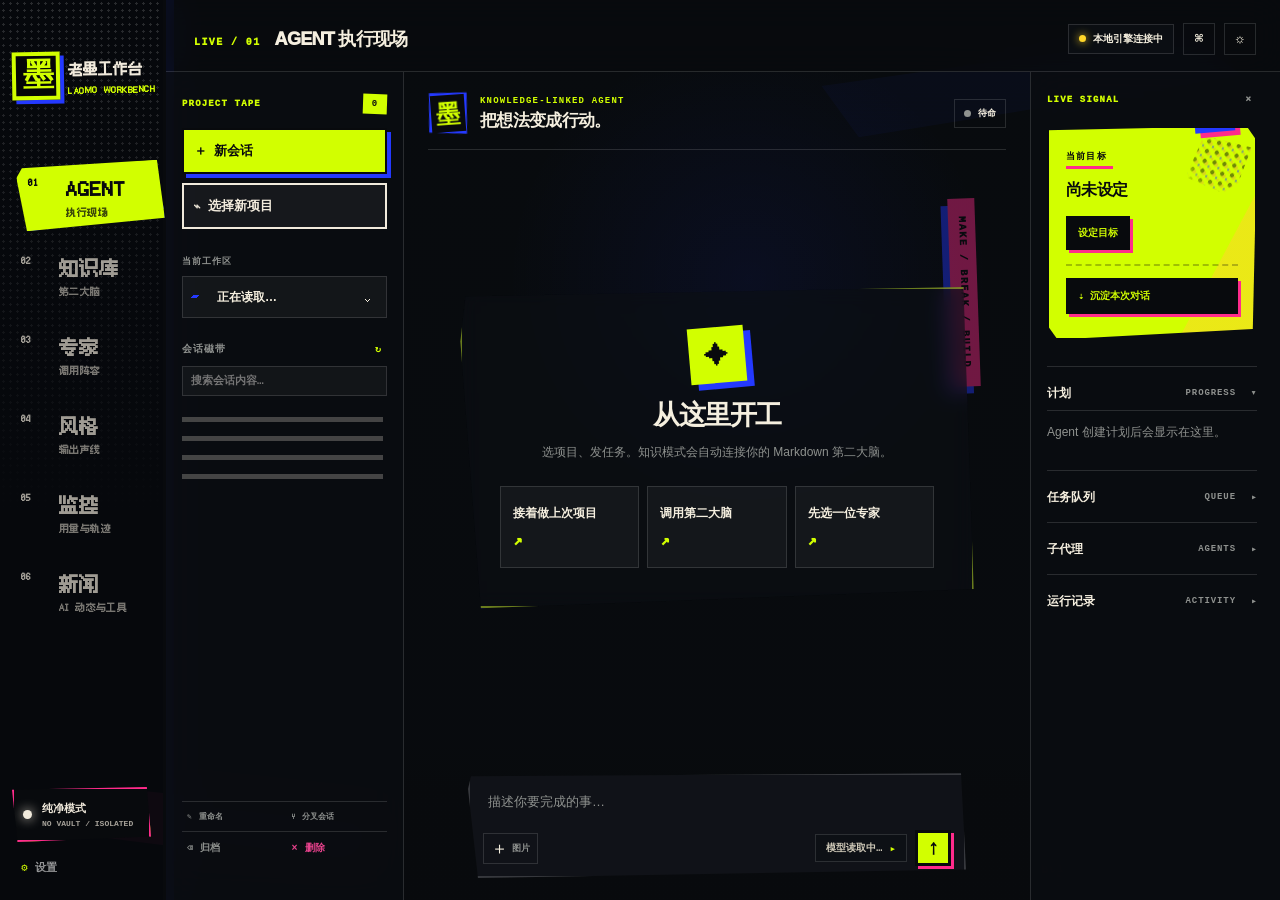
==== commit 85d1f882: "real-project #1 fixes: full-auto permission, /api/preview artifacts route Chat had no unattended per" ====
--- a/web/index.html
+++ b/web/index.html
@@ -10,6 +10,12 @@
   <link rel="icon" type="image/png" sizes="192x192" href="icon-192.png">
   <link rel="apple-touch-icon" href="icon-192.png">
   <link rel="stylesheet" href="app.css">
+  <style>
+    /* Send/stop morph: while a turn is running and the composer is empty, the
+       send button becomes a stop control (its aria-label always promised
+       发送或停止). Typing restores send mode — Enter then queues/steers. */
+    .send-button.stop { background: #e5484d; color: #fff; }
+  </style>
 </head>
 <body>
   <div class="scene" aria-hidden="true">
@@ -149,9 +155,10 @@
                     <select id="modelSelect" class="inline-select model-select" aria-label="模型"><option>读取模型…</option></select>
                     <select id="effortSelect" class="inline-select effort-select" aria-label="推理强度" title="推理强度"><option value="">强度…</option></select>
                     <select id="permissionSelect" class="inline-select" aria-label="权限模式">
-                      <option value="workspace-write">工作区写入</option>
+                      <option value="workspace-write">工作区写入（询问）</option>
+                      <option value="full-auto">全自动（免批准）</option>
                       <option value="read-only">只读</option>
-                      <option value="danger-full-access">完全访问</option>
+                      <option value="danger-full-access">完全访问（无沙箱）</option>
                     </select>
                     <select id="presetSelect" class="inline-select" aria-label="Agent 预设"><option value="">标准模式</option></select>
                   </div>
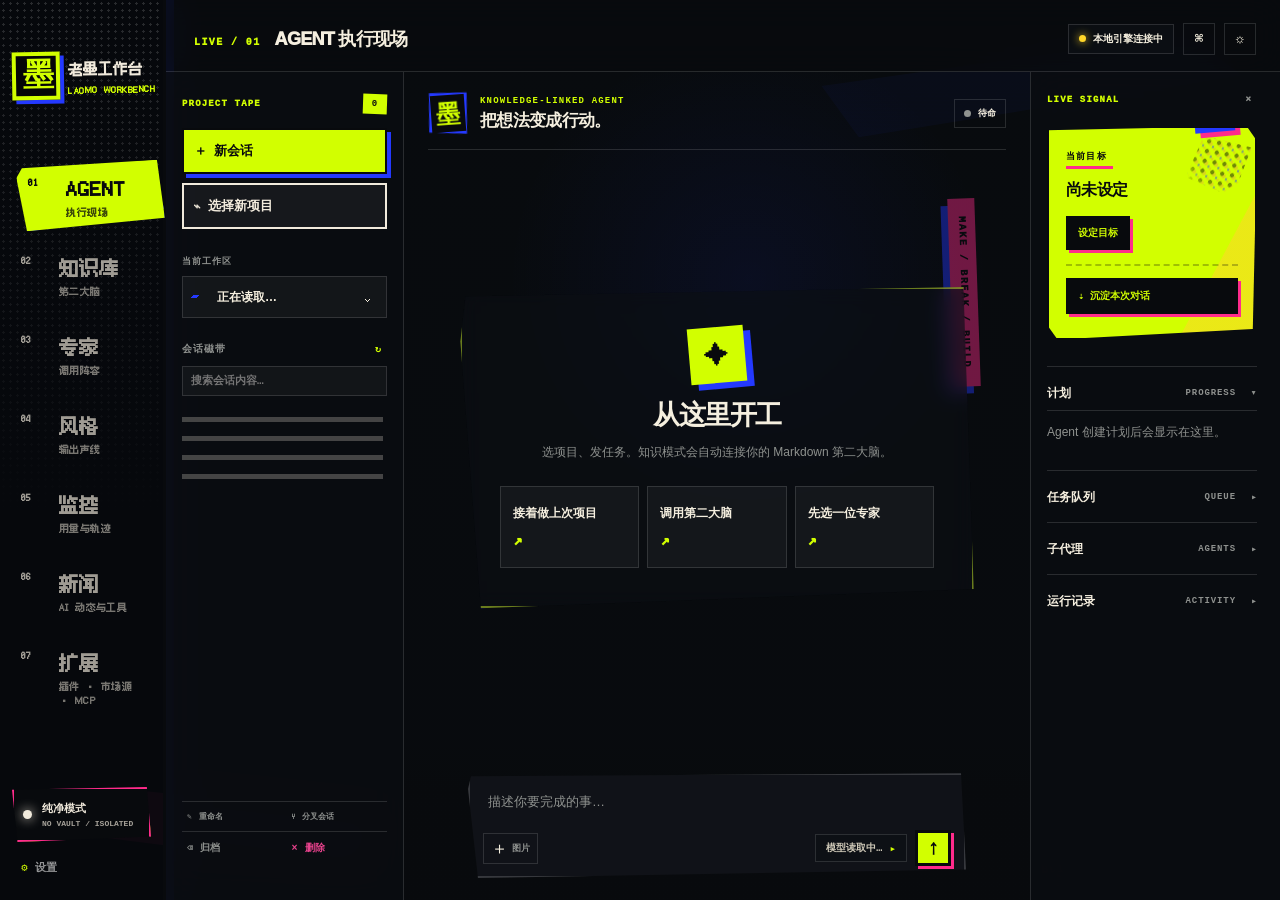
==== commit b1ff478a: "frontend: add navigation 07 EXTENSIONS — plugins, marketplaces and MCP (M4) New page (desktop nav 07" ====
--- a/web/index.html
+++ b/web/index.html
@@ -39,6 +39,7 @@
         <button class="nav-cut" data-page="styles"><span class="nav-number">04</span><strong>风格</strong><small>输出声线</small></button>
         <button class="nav-cut" data-page="monitor"><span class="nav-number">05</span><strong>监控</strong><small>用量与轨迹</small></button>
         <button class="nav-cut" data-page="news"><span class="nav-number">06</span><strong>新闻</strong><small>AI 动态与工具</small></button>
+        <button class="nav-cut" data-page="extensions"><span class="nav-number">07</span><strong>扩展</strong><small>插件 · 市场源 · MCP</small></button>
       </nav>
 
       <div class="rail-footer">
@@ -72,6 +73,7 @@
             <button class="mobile-nav-item" data-page="styles">🎨 风格</button>
             <button class="mobile-nav-item" data-page="monitor">📊 监控</button>
             <button class="mobile-nav-item" data-page="news">📰 新闻</button>
+            <button class="mobile-nav-item" data-page="extensions">🧩 扩展</button>
             <button class="mobile-nav-item" id="mobileNavSettings">⚙ 设置</button>
             <button class="mobile-nav-item" id="mobileNavPair">📱 手机互联</button>
             <button class="mobile-nav-item" id="mobileNavNewSession">＋ 新会话</button>
@@ -154,6 +156,11 @@
                     <button id="providerButton" class="composer-tool attach-tool provider-tool" type="button" title="模型服务" aria-label="模型服务"><span>⚙</span><small>服务</small></button>
                     <select id="modelSelect" class="inline-select model-select" aria-label="模型"><option>读取模型…</option></select>
                     <select id="effortSelect" class="inline-select effort-select" aria-label="推理强度" title="推理强度"><option value="">强度…</option></select>
+                    <select id="workModeSelect" class="inline-select" aria-label="工作模式" title="工作模式：计划=只规划不执行（自动切只读）；自动=自主执行到底（自动切全自动）；聊天=普通对话">
+                      <option value="chat">聊天</option>
+                      <option value="plan">计划</option>
+                      <option value="auto">自动</option>
+                    </select>
                     <select id="permissionSelect" class="inline-select" aria-label="权限模式">
                       <option value="workspace-write">工作区写入（询问）</option>
                       <option value="full-auto">全自动（免批准）</option>
@@ -286,8 +293,91 @@
           </div>
         </div>
       </section>
+
+      <section id="extensionsPage" class="page page-extensions" data-page-panel="extensions">
+        <div class="ext-hero">
+          <div><p class="section-kicker">EXTENSIONS / 07</p><h2>扩展</h2><p>插件、市场源与 MCP 全部使用 Codex 原生能力。老墨不托管、不审核第三方插件——安装即信任其 Skills / Hooks / MCP 等全部能力。</p></div>
+          <div class="ext-actions"><button id="extRefresh" class="mini-cut">↻ 刷新</button><span id="extUpdated" class="news-updated">—</span></div>
+        </div>
+        <div id="extUnavailable" class="ext-unavailable hidden">
+          <p id="extUnavailableMsg">扩展市场需要 Codex 运行时。</p>
+        </div>
+        <div id="extBody">
+          <div class="ext-tabs" role="tablist">
+            <button class="ext-tab active" data-ext-tab="plugins" role="tab">插件</button>
+            <button class="ext-tab" data-ext-tab="markets" role="tab">市场源</button>
+            <button class="ext-tab" data-ext-tab="mcp" role="tab">MCP</button>
+          </div>
+
+          <div id="extTabPlugins" class="ext-tabpanel">
+            <div class="ext-subhead"><h3>已安装</h3><span id="extInstalledCount" class="ext-count">0</span></div>
+            <div id="extInstalledList" class="ext-plugin-list"><p class="muted">读取中…</p></div>
+            <div class="ext-subhead"><h3>可安装</h3><span id="extAvailableCount" class="ext-count">0</span></div>
+            <div id="extAvailableList" class="ext-plugin-list"><p class="muted">读取中…</p></div>
+          </div>
+
+          <div id="extTabMarkets" class="ext-tabpanel hidden">
+            <div class="ext-subhead">
+              <h3>市场源</h3>
+              <div class="ext-market-add">
+                <input id="extMarketSource" type="text" placeholder="git URL 或本地路径" spellcheck="false">
+                <input id="extMarketRef" type="text" placeholder="名称（可选）" spellcheck="false">
+                <button id="extMarketAddBtn" class="mini-cut">添加市场源</button>
+              </div>
+            </div>
+            <div id="extMarketList" class="ext-market-list"><p class="muted">读取中…</p></div>
+          </div>
+
+          <div id="extTabMcp" class="ext-tabpanel hidden">
+            <div class="ext-subhead">
+              <h3>MCP 服务器</h3>
+              <button id="extMcpAddBtn" class="mini-cut">＋ 新建 MCP</button>
+            </div>
+            <p class="ext-note">MCP 配置写入 <code>~/.codex/config.toml</code>，影响所有 Codex 会话。运行状态来自 Codex 真实上报；未绑定时如实显示「不可用」。</p>
+            <div id="extMcpList" class="ext-mcp-list"><p class="muted">读取中…</p></div>
+          </div>
+        </div>
+      </section>
     </main>
   </div>
+
+  <dialog id="pluginDetailDialog" class="boujoy-dialog">
+    <form method="dialog">
+      <header><div><p class="section-kicker">PLUGIN</p><h2 id="pluginDetailName">插件</h2></div><button type="button" value="cancel" class="dialog-close" data-close-dialog="pluginDetailDialog" aria-label="关闭">×</button></header>
+      <div id="pluginDetailBody" class="ext-plugin-detail"></div>
+      <footer>
+        <button type="button" value="cancel" class="ghost-button" data-close-dialog="pluginDetailDialog">取消</button>
+        <button type="button" id="pluginConfirmBtn" class="primary-cut">确认安装</button>
+      </footer>
+    </form>
+  </dialog>
+
+  <dialog id="mcpEditDialog" class="boujoy-dialog">
+    <form method="dialog" id="mcpEditForm">
+      <header><div><p class="section-kicker" id="mcpEditKicker">NEW MCP</p><h2 id="mcpEditTitle">新建 MCP</h2></div><button type="button" value="cancel" class="dialog-close" data-close-dialog="mcpEditDialog" aria-label="关闭">×</button></header>
+      <label>名称<input id="mcpName" required maxlength="64" pattern="[A-Za-z0-9_-]{1,64}" placeholder="my-server（字母/数字/_/-）"></label>
+      <label>Transport
+        <select id="mcpTransport">
+          <option value="stdio">STDIO（本地命令）</option>
+          <option value="http">HTTP（streamable URL）</option>
+        </select>
+      </label>
+      <div id="mcpStdioFields">
+        <label>Command<input id="mcpCommand" placeholder="/usr/local/bin/server" spellcheck="false"></label>
+        <label>Args（空格分隔，可选）<input id="mcpArgs" placeholder="--port 8080" spellcheck="false"></label>
+        <label>cwd（可选）<input id="mcpCwd" placeholder="/working/dir" spellcheck="false"></label>
+        <label>env（每行 KEY=VALUE，可选）<textarea id="mcpEnv" rows="3" placeholder="LOG_LEVEL=info"></textarea></label>
+        <label>启动超时秒数（可选）<input id="mcpStartupTimeout" type="number" min="1" placeholder="30"></label>
+      </div>
+      <div id="mcpHttpFields" class="hidden">
+        <label>URL<input id="mcpUrl" placeholder="https://example.com/mcp" spellcheck="false"></label>
+        <label>Bearer Token 环境变量名（推荐，可选）<input id="mcpBearer" placeholder="MY_SERVER_TOKEN" spellcheck="false"></label>
+      </div>
+      <p class="ext-secret-note">env 的值会<b>明文</b>写入 <code>~/.codex/config.toml</code>——不要直接保存 API Token / Password，引用环境变量名代替。</p>
+      <label class="check-row"><input id="mcpEnabled" type="checkbox" checked><span>启用</span></label>
+      <footer><button type="button" value="cancel" class="ghost-button" data-close-dialog="mcpEditDialog">取消</button><button type="submit" id="mcpSaveBtn" value="default" class="primary-cut">保存</button></footer>
+    </form>
+  </dialog>
 
   <div id="toastRegion" class="toast-region" aria-live="polite"></div>
 
--- a/web/app.css
+++ b/web/app.css
@@ -1627,3 +1627,482 @@
   .model-summary-label { max-width: 180px; }
 }
 
+/* ==========================================================================
+   UI Refinement 2.0 — restrained punk workbench
+   Keep the identity loud in small doses; keep the working surface quiet.
+   ========================================================================== */
+:root {
+  --ui-canvas: #f7f3ea;
+  --ui-surface: #fffdf8;
+  --ui-ink: #12151b;
+  --ui-blue: #3048d8;
+  --ui-acid: #b9e500;
+  --ui-pink: #e64182;
+  --ui-cyan: #13b7ab;
+  --ui-line: rgba(18, 21, 27, .14);
+  --ui-shadow: 4px 4px 0 rgba(48, 72, 216, .22);
+}
+
+html[data-theme="light"] {
+  --paper: var(--ui-canvas);
+  --paper-2: var(--ui-surface);
+  --ink: var(--ui-ink);
+  --acid: var(--ui-acid);
+  --blue: var(--ui-blue);
+  --pink: var(--ui-pink);
+  --cyan: var(--ui-cyan);
+}
+
+html[data-theme="light"] .scene::before {
+  background-image: linear-gradient(rgba(247,243,234,.78), rgba(247,243,234,.92)), url("punk-collage-bg.png");
+  filter: saturate(.5) contrast(.98);
+}
+html[data-theme="light"] .scene::after { opacity: .05; }
+html[data-theme="light"] .scene-shard { opacity: .13; }
+
+/* Shared shell: a calm canvas with one dependable blue action accent. */
+html[data-theme="light"] .global-rail {
+  background: rgba(244,239,229,.98);
+  border-right: 1px solid var(--ui-line);
+  box-shadow: 3px 0 0 rgba(48,72,216,.16);
+}
+html[data-theme="light"] .global-rail::before { opacity: .06; }
+html[data-theme="light"] .page-nav { gap: 6px; margin-top: 48px; }
+html[data-theme="light"] .nav-cut { min-height: 60px; color: rgba(18,21,27,.68); }
+html[data-theme="light"] .nav-cut::before { clip-path: none; background: rgba(48,72,216,.07); }
+html[data-theme="light"] .nav-cut.active {
+  color: var(--ui-ink);
+  transform: translateX(3px);
+}
+html[data-theme="light"] .nav-cut.active::before,
+html[data-theme="light"] .nav-cut:nth-child(n).active::before {
+  inset: 0 -3px 0 0;
+  background: rgba(48,72,216,.13);
+  box-shadow: 4px 4px 0 rgba(230,65,130,.22);
+}
+html[data-theme="light"] .nav-cut:nth-child(4).active { color: var(--ui-ink); }
+html[data-theme="light"] .top-strip {
+  background: rgba(255,253,248,.94);
+  border-bottom-color: var(--ui-line);
+  backdrop-filter: blur(10px);
+}
+html[data-theme="light"] .main-stage { background: var(--ui-canvas); }
+html[data-theme="light"] .service-pill,
+html[data-theme="light"] .icon-tool {
+  border-color: var(--ui-line);
+  background: rgba(255,253,248,.72);
+}
+html[data-theme="light"] .primary-cut {
+  color: #fff;
+  background: var(--ui-blue);
+  border-color: var(--ui-ink);
+  box-shadow: 3px 3px 0 rgba(230,65,130,.3);
+}
+html[data-theme="light"] .primary-cut:hover { background: #263ab9; box-shadow: 2px 2px 0 rgba(230,65,130,.36); }
+html[data-theme="light"] .mini-cut,
+html[data-theme="light"] .secondary-cut,
+html[data-theme="light"] .ghost-button {
+  border-color: rgba(18,21,27,.26);
+  color: var(--ui-ink);
+  background: rgba(255,253,248,.72);
+  box-shadow: none;
+}
+html[data-theme="light"] .mini-cut:hover,
+html[data-theme="light"] .mini-cut.accent {
+  color: #fff;
+  background: var(--ui-blue);
+  border-color: var(--ui-blue);
+}
+
+/* Agent: content first, signal card second, decoration third. */
+html[data-theme="light"] .page-agent { background: var(--ui-canvas); }
+html[data-theme="light"] .page-agent::before { opacity: .035; }
+html[data-theme="light"] .context-panel,
+html[data-theme="light"] .activity-panel {
+  background: rgba(255,253,248,.88);
+  border-color: var(--ui-line);
+  backdrop-filter: none;
+}
+html[data-theme="light"] .agent-workbench {
+  background: var(--ui-surface);
+  box-shadow: inset 1px 0 0 rgba(18,21,27,.05);
+}
+html[data-theme="light"] .agent-workbench::before { opacity: .055; filter: saturate(.45) contrast(1); }
+html[data-theme="light"] .agent-workbench::after { opacity: .12; box-shadow: 4px 4px 0 rgba(48,72,216,.18); }
+html[data-theme="light"] .agent-hero { margin: 0 28px; }
+html[data-theme="light"] .hero-stamp { background: var(--ui-blue); box-shadow: 3px 3px 0 rgba(230,65,130,.26); }
+html[data-theme="light"] .hero-stamp span { color: var(--ui-acid); }
+html[data-theme="light"] .signal-card {
+  background: linear-gradient(135deg, #e8f2b4 0 74%, #d9edf0 74.3% 100%);
+  filter: none;
+  box-shadow: 5px 5px 0 rgba(48,72,216,.25);
+  clip-path: polygon(0 2%, 97% 0, 100% 6%, 98% 96%, 4% 100%, 0 94%);
+}
+html[data-theme="light"] .signal-card::before { opacity: .18; }
+html[data-theme="light"] .signal-card::after { opacity: .42; box-shadow: 4px 4px 0 rgba(230,65,130,.26); }
+html[data-theme="light"] .signal-card #goalActions button,
+html[data-theme="light"] .signal-card .capture-row button {
+  color: #fff;
+  background: var(--ui-blue);
+  box-shadow: 2px 2px 0 rgba(230,65,130,.28);
+}
+html[data-theme="light"] .signal-card #goalActions button:hover,
+html[data-theme="light"] .signal-card .capture-row button:hover:not(:disabled) {
+  color: var(--ui-ink);
+  background: var(--ui-cyan);
+}
+html[data-theme="light"] .message.assistant .message-body {
+  border-color: rgba(18,21,27,.12);
+  box-shadow: 2px 2px 0 rgba(48,72,216,.16);
+}
+html[data-theme="light"] .message.user .message-body { box-shadow: 2px 2px 0 rgba(230,65,130,.24); }
+html[data-theme="light"] .composer { box-shadow: var(--ui-shadow); }
+html[data-theme="light"] .send-button {
+  color: #fff;
+  background: var(--ui-blue);
+  box-shadow: 2px 2px 0 rgba(230,65,130,.3);
+}
+
+/* Collections: keep the page identity in the heading, not in a giant color block. */
+html[data-theme="light"] .page-knowledge,
+html[data-theme="light"] .page-experts,
+html[data-theme="light"] .page-styles,
+html[data-theme="light"] .page-news {
+  color: var(--ui-ink);
+  background: var(--ui-canvas);
+}
+html[data-theme="light"] .page-knowledge::before,
+html[data-theme="light"] .page-experts::before,
+html[data-theme="light"] .page-news::before { opacity: .07; clip-path: none; }
+html[data-theme="light"] .knowledge-header h2,
+html[data-theme="light"] .collection-hero h2,
+html[data-theme="light"] .monitor-hero h2,
+html[data-theme="light"] .news-hero h2 { font-size: clamp(38px, 4vw, 52px); }
+html[data-theme="light"] .knowledge-header h2 span,
+html[data-theme="light"] .expert-hero h2 span,
+html[data-theme="light"] .style-hero h2 span,
+html[data-theme="light"] .news-hero h2 span {
+  color: var(--ui-blue);
+  text-shadow: 2px 2px 0 rgba(230,65,130,.36);
+}
+html[data-theme="light"] .knowledge-metrics article {
+  min-width: 86px;
+  border: 1px solid var(--ui-line);
+  background: var(--ui-surface);
+  box-shadow: 2px 2px 0 rgba(48,72,216,.2);
+  transform: none;
+}
+html[data-theme="light"] .knowledge-metrics article:nth-child(2),
+html[data-theme="light"] .knowledge-metrics article:nth-child(3) { box-shadow: 2px 2px 0 rgba(48,72,216,.2); transform: none; }
+html[data-theme="light"] .knowledge-toolbar { margin-top: 24px; }
+html[data-theme="light"] .search-cut {
+  border: 1px solid rgba(18,21,27,.24);
+  background: var(--ui-surface);
+  box-shadow: 3px 3px 0 rgba(48,72,216,.16);
+}
+html[data-theme="light"] .filter-tape { gap: 7px 9px; margin: 17px 0 26px; }
+html[data-theme="light"] .filter-tape button {
+  min-width: 0;
+  border: 1px solid rgba(18,21,27,.2);
+  color: rgba(18,21,27,.68);
+  background: rgba(255,253,248,.78);
+  box-shadow: 2px 2px 0 color-mix(in srgb, var(--filter-accent) 35%, transparent);
+  clip-path: none;
+  transform: none;
+}
+html[data-theme="light"] .filter-tape button.active {
+  color: #fff;
+  border-color: var(--ui-blue);
+  background: var(--ui-blue);
+  box-shadow: 2px 2px 0 rgba(230,65,130,.28);
+  transform: none;
+}
+html[data-theme="light"] .focus-card,
+html[data-theme="light"] .knowledge-card,
+html[data-theme="light"] .next-action {
+  border: 1px solid var(--ui-line);
+  background: var(--ui-surface);
+  box-shadow: 3px 3px 0 rgba(48,72,216,.15);
+  clip-path: none;
+  transform: none;
+}
+html[data-theme="light"] .focus-card { box-shadow: 4px 4px 0 rgba(48,72,216,.18); }
+html[data-theme="light"] .knowledge-card:hover { transform: translateY(-2px); box-shadow: 4px 4px 0 rgba(48,72,216,.25); }
+html[data-theme="light"] .knowledge-card .card-icon { background: #e9edff; color: var(--ui-blue); box-shadow: none; }
+html[data-theme="light"] .knowledge-card[data-kind="project"] .card-icon,
+html[data-theme="light"] .knowledge-card[data-kind="content"] .card-icon { background: #f8dce8; color: #a8255b; }
+
+/* Experts / styles: the cards carry the accent; the page background does not. */
+html[data-theme="light"] .giant-add {
+  flex-basis: 132px;
+  height: 100px;
+  border: 2px solid var(--ui-ink);
+  color: #fff;
+  background: var(--ui-blue);
+  box-shadow: 5px 5px 0 rgba(230,65,130,.28);
+  clip-path: none;
+  transform: none;
+}
+html[data-theme="light"] .giant-add:hover { transform: translate(2px,2px); box-shadow: 3px 3px 0 rgba(230,65,130,.28); }
+html[data-theme="light"] .record-card,
+html[data-theme="light"] .record-card:nth-child(3n+2),
+html[data-theme="light"] .record-card:nth-child(3n+3),
+html[data-theme="light"] .style-card,
+html[data-theme="light"] .style-card:nth-child(4n+2),
+html[data-theme="light"] .style-card:nth-child(4n+3),
+html[data-theme="light"] .style-card:nth-child(4n+4) {
+  color: var(--ui-ink);
+  background: var(--ui-surface);
+  border: 1px solid var(--ui-line);
+  box-shadow: 3px 3px 0 rgba(48,72,216,.16);
+  clip-path: none;
+  transform: none;
+}
+html[data-theme="light"] .record-card:nth-child(3n+2) { border-top: 4px solid var(--ui-acid); }
+html[data-theme="light"] .record-card:nth-child(3n+3) { border-top: 4px solid var(--ui-pink); }
+html[data-theme="light"] .record-avatar { color: var(--ui-blue); background: #e9edff; box-shadow: none; }
+html[data-theme="light"] .style-card { border-top: 4px solid var(--ui-blue); }
+html[data-theme="light"] .style-card:nth-child(4n+2) { border-top-color: var(--ui-acid); }
+html[data-theme="light"] .style-card:nth-child(4n+3) { border-top-color: var(--ui-pink); }
+html[data-theme="light"] .style-card:nth-child(4n+4) { border-top-color: var(--ui-cyan); }
+html[data-theme="light"] .style-swatch { opacity: .55; }
+
+/* Monitor: dark console remains intentional, but without the poster-sized noise. */
+html[data-theme="light"] .page-monitor {
+  color: #e8e4da;
+  background: #10151b;
+}
+html[data-theme="light"] .page-monitor::before { opacity: .07; clip-path: none; }
+html[data-theme="light"] .monitor-hero h2 span { color: var(--ui-acid); text-shadow: 2px 2px 0 rgba(48,72,216,.45); }
+html[data-theme="light"] .monitor-hero .mini-cut { color: var(--ui-ink); background: var(--ui-acid); box-shadow: 3px 3px 0 rgba(230,65,130,.28); }
+html[data-theme="light"] .monitor-card {
+  border: 1px solid rgba(232,228,218,.22);
+  background: #151b22;
+  box-shadow: 4px 4px 0 color-mix(in srgb, var(--monitor-accent) 42%, transparent);
+  clip-path: none;
+}
+html[data-theme="light"] .monitor-card::after { opacity: .035; }
+html[data-theme="light"] .monitor-empty-hint { background: rgba(232,228,218,.04); border-color: rgba(232,228,218,.22); }
+
+/* News: editorial, not another neon dashboard. */
+html[data-theme="light"] .page-news::after { opacity: .08; }
+html[data-theme="light"] .news-hero {
+  min-height: 160px;
+  border: 1px solid var(--ui-line);
+  background: var(--ui-surface);
+  box-shadow: 4px 4px 0 rgba(48,72,216,.18);
+  clip-path: none;
+}
+html[data-theme="light"] .news-hero::after { display: none; }
+html[data-theme="light"] .news-hero::before { background: var(--ui-blue); box-shadow: none; }
+html[data-theme="light"] .news-col-head { border-bottom-width: 2px; }
+html[data-theme="light"] .news-item,
+html[data-theme="light"] .news-item:nth-child(even) {
+  border: 1px solid var(--ui-line);
+  background: var(--ui-surface);
+  box-shadow: 2px 2px 0 rgba(48,72,216,.14);
+  clip-path: none;
+}
+html[data-theme="light"] .news-item:hover { box-shadow: 4px 4px 0 rgba(48,72,216,.22); }
+
+/* Dialogs: the error is the content, not a second poster. */
+dialog::backdrop { background: rgba(18,21,27,.62); backdrop-filter: blur(4px); }
+html[data-theme="light"] .boujoy-dialog,
+html[data-theme="light"] .reader-dialog,
+html[data-theme="light"] .feature-dialog {
+  border: 1px solid rgba(18,21,27,.22);
+  background: var(--ui-surface);
+  box-shadow: 6px 6px 0 rgba(48,72,216,.22);
+}
+html[data-theme="light"] .boujoy-dialog form { padding: 28px; }
+html[data-theme="light"] .boujoy-dialog header,
+html[data-theme="light"] .reader-dialog header { border-bottom-color: var(--ui-line); }
+html[data-theme="light"] .dialog-close { border-width: 1px; }
+html[data-theme="light"] .settings-dialog { width: min(720px, calc(100vw - 48px)); }
+html[data-theme="light"] .settings-tabs { gap: 5px; margin: 16px 0; }
+html[data-theme="light"] .settings-tabs button { border-color: var(--ui-line); background: rgba(18,21,27,.025); }
+html[data-theme="light"] .settings-tabs button.active { color: #fff; background: var(--ui-blue); }
+html[data-theme="light"] .settings-content { min-height: 180px; max-height: 430px; }
+html[data-theme="light"] .setting-card {
+  margin-bottom: 8px;
+  padding: 14px 15px;
+  border: 1px solid var(--ui-line);
+  background: rgba(18,21,27,.025);
+}
+html[data-theme="light"] .setting-card strong { font-size: 13px; }
+html[data-theme="light"] .setting-card small { font: 750 10px/1.6 var(--mono); }
+html[data-theme="light"] .setting-actions button { border-color: var(--ui-line); font-size: 10px; }
+html[data-theme="light"] .setting-actions button:hover { color: #fff; background: var(--ui-blue); }
+html[data-theme="light"] .setting-error {
+  border-color: rgba(166,44,91,.32);
+  border-left: 4px solid var(--ui-pink);
+  background: #fff5f8;
+}
+html[data-theme="light"] .setting-error strong { color: #8f214e; }
+html[data-theme="light"] .setting-error small { color: #6f5360; }
+html[data-theme="light"] .setting-error-detail {
+  display: block;
+  margin-top: 8px;
+  padding: 8px 10px;
+  overflow-wrap: anywhere;
+  color: #7d5363;
+  background: rgba(230,65,130,.07);
+  font: 700 10px/1.55 var(--mono);
+}
+
+@media (max-width: 820px) {
+  html[data-theme="light"] .knowledge-header,
+  html[data-theme="light"] .collection-hero { align-items: flex-start; flex-direction: column; }
+  html[data-theme="light"] .knowledge-metrics { width: 100%; }
+  html[data-theme="light"] .knowledge-metrics article { flex: 1; min-width: 0; }
+  html[data-theme="light"] .giant-add { width: 100%; max-width: 220px; }
+}
+
+/* Monitor cohesion: telemetry is a page inside the workbench, not a second theme. */
+html[data-theme="light"] .page-monitor {
+  color: var(--ui-ink);
+  background: var(--ui-canvas);
+}
+html[data-theme="light"] .page-monitor::before {
+  opacity: .055;
+  background:
+    linear-gradient(90deg, transparent 49.7%, rgba(48,72,216,.12) 50%, transparent 50.3%) 0 0/94px 94px,
+    linear-gradient(0deg, transparent 49.7%, rgba(185,229,0,.12) 50%, transparent 50.3%) 0 0/94px 94px,
+    url("punk-collage-bg.png") 68% center/cover;
+}
+html[data-theme="light"] .monitor-hero {
+  border-bottom-color: var(--ui-line);
+}
+html[data-theme="light"] .monitor-hero::after {
+  color: #fff;
+  background: var(--ui-blue);
+  box-shadow: 2px 2px 0 rgba(230,65,130,.24);
+}
+html[data-theme="light"] .monitor-hero h2 span {
+  color: var(--ui-blue);
+  text-shadow: 2px 2px 0 rgba(185,229,0,.7);
+}
+html[data-theme="light"] .monitor-hero > div > p:last-child { color: rgba(18,21,27,.62); }
+html[data-theme="light"] .monitor-hero .mini-cut {
+  color: var(--ui-ink);
+  background: var(--ui-surface);
+  border: 1px solid rgba(18,21,27,.24);
+  box-shadow: 3px 3px 0 rgba(48,72,216,.2);
+  transform: none;
+}
+html[data-theme="light"] .monitor-hero .mini-cut:hover {
+  color: #fff;
+  background: var(--ui-blue);
+  box-shadow: 2px 2px 0 rgba(230,65,130,.24);
+  transform: translate(1px,1px);
+}
+html[data-theme="light"] .monitor-empty-hint {
+  color: rgba(18,21,27,.66);
+  background: rgba(255,253,248,.72);
+  border-color: rgba(18,21,27,.18);
+}
+html[data-theme="light"] .monitor-card {
+  color: var(--ui-ink);
+  border: 1px solid var(--ui-line);
+  background: var(--ui-surface);
+  box-shadow: 3px 3px 0 rgba(48,72,216,.16);
+  clip-path: none;
+}
+html[data-theme="light"] .monitor-card::before {
+  width: 56px;
+  height: 3px;
+  background: var(--monitor-accent);
+  box-shadow: none;
+}
+html[data-theme="light"] .monitor-card::after { opacity: .045; }
+html[data-theme="light"] .monitor-card-head {
+  border-bottom-color: var(--ui-line);
+}
+html[data-theme="light"] .monitor-card-head h3 { color: var(--ui-ink); }
+html[data-theme="light"] .token-figures > div {
+  border: 1px solid var(--ui-line);
+  border-top: 3px solid var(--monitor-accent, var(--ui-blue));
+  background: rgba(18,21,27,.025);
+}
+html[data-theme="light"] .token-figures > div:nth-child(2),
+html[data-theme="light"] .token-figures > div:nth-child(3),
+html[data-theme="light"] .token-figures > div:nth-child(4) {
+  border-top-color: rgba(48,72,216,.48);
+  background: rgba(18,21,27,.025);
+}
+html[data-theme="light"] .token-figures b { color: var(--ui-ink); }
+html[data-theme="light"] .cache-hit-track,
+html[data-theme="light"] .context-card .context-meter-bar {
+  border-color: rgba(18,21,27,.18);
+  background: rgba(48,72,216,.07);
+  box-shadow: none;
+}
+html[data-theme="light"] .cache-hit-row b,
+html[data-theme="light"] .context-card .context-meter-head span:last-child { color: var(--ui-blue); }
+html[data-theme="light"] .effort-control .inline-select {
+  color: var(--ui-ink);
+  background: var(--ui-surface);
+  border: 1px solid rgba(18,21,27,.24);
+}
+html[data-theme="light"] .effort-control .mini-cut {
+  color: #fff;
+  background: var(--ui-blue);
+  border: 1px solid var(--ui-ink);
+  box-shadow: 2px 2px 0 rgba(230,65,130,.22);
+}
+html[data-theme="light"] .effort-control .mini-cut:hover { color: var(--ui-ink); background: var(--ui-acid); }
+html[data-theme="light"] .monitor-hint {
+  color: rgba(18,21,27,.62);
+  background: rgba(230,65,130,.06);
+}
+html[data-theme="light"] .trajectory-card { margin-top: 20px; }
+html[data-theme="light"] .traj-turn {
+  background: linear-gradient(90deg, rgba(48,72,216,.055), transparent 72%);
+}
+html[data-theme="light"] .traj-turn:nth-child(even) {
+  background: linear-gradient(90deg, rgba(185,229,0,.07), transparent 72%);
+}
+html[data-theme="light"] .traj-turn::before { background: rgba(48,72,216,.3); }
+html[data-theme="light"] .traj-head i { border-color: var(--ui-ink); box-shadow: 1px 1px 0 rgba(48,72,216,.24); }
+
+/* ============ 07 EXTENSIONS（插件 / 市场源 / MCP）============ */
+.page-extensions { max-width: 1060px; }
+.ext-hero { display: flex; justify-content: space-between; align-items: flex-end; gap: 1rem; margin-bottom: 1.1rem; flex-wrap: wrap; }
+.ext-hero h2 { font-size: 1.7rem; margin: .2rem 0 .4rem; }
+.ext-hero p { max-width: 62ch; color: var(--ui-ink-soft); line-height: 1.55; }
+.ext-actions { display: flex; align-items: center; gap: .6rem; }
+.ext-unavailable { border: 3px solid var(--ink); box-shadow: var(--shadow); background: var(--ui-surface); padding: 1.4rem 1.6rem; margin-bottom: 1.2rem; }
+.ext-unavailable p { line-height: 1.6; }
+.ext-tabs { display: flex; gap: .4rem; margin-bottom: 1rem; border-bottom: 3px solid var(--ink); padding-bottom: 0; }
+.ext-tab { font: inherit; font-weight: 800; letter-spacing: .04em; padding: .55rem 1.1rem .5rem; border: 3px solid var(--ink); border-bottom: none; background: var(--ui-surface); cursor: pointer; position: relative; top: 3px; opacity: .72; }
+.ext-tab.active { opacity: 1; background: var(--ink); color: var(--paper); }
+html[data-theme="light"] .ext-tab.active { background: var(--ink); color: var(--paper-2); }
+.ext-subhead { display: flex; align-items: center; gap: .7rem; margin: 1.2rem 0 .6rem; }
+.ext-subhead h3 { font-size: 1.02rem; letter-spacing: .04em; }
+.ext-count { font-size: .78rem; border: 2px solid var(--ink); padding: .05rem .5rem; font-weight: 800; }
+.ext-plugin-list, .ext-market-list, .ext-mcp-list { display: grid; gap: .55rem; }
+.ext-card { border: 3px solid var(--ink); box-shadow: 4px 4px 0 var(--ink); background: var(--ui-surface); padding: .7rem .9rem; display: flex; justify-content: space-between; align-items: center; gap: .8rem; flex-wrap: wrap; }
+.ext-card .ext-card-main { min-width: 0; flex: 1 1 260px; }
+.ext-card-main b { display: inline-block; margin-right: .5rem; }
+.ext-card-main small { color: var(--ui-ink-soft); display: block; margin-top: .15rem; overflow: hidden; text-overflow: ellipsis; white-space: nowrap; max-width: 60ch; }
+.ext-badges { display: flex; gap: .3rem; flex-wrap: wrap; margin-top: .3rem; }
+.ext-badge { font-size: .68rem; font-weight: 800; border: 2px solid var(--ink); padding: 0 .4rem; letter-spacing: .03em; }
+.ext-badge.on { background: var(--acid); color: var(--ink); }
+.ext-badge.warn { background: #ffd23e; color: var(--ink); }
+.ext-card-actions { display: flex; gap: .4rem; align-items: center; }
+.ext-card-actions .mini-cut[disabled] { opacity: .5; cursor: wait; }
+.ext-market-add { display: flex; gap: .4rem; flex-wrap: wrap; flex: 1 1 auto; justify-content: flex-end; }
+.ext-market-add input { font: inherit; font-size: .85rem; padding: .35rem .55rem; border: 2px solid var(--ink); background: var(--paper-2); min-width: 10ch; }
+#extMarketSource { flex: 2 1 220px; }
+.ext-note, .ext-secret-note { font-size: .8rem; color: var(--ui-ink-soft); line-height: 1.5; margin: .2rem 0 .6rem; }
+.ext-secret-note b { color: #c9381c; }
+.ext-note code, .ext-secret-note code { border: 1px solid var(--ink); padding: 0 .3rem; font-size: .95em; }
+.ext-plugin-detail p { line-height: 1.55; margin: .3rem 0; }
+.ext-plugin-detail table { border-collapse: collapse; margin: .6rem 0; }
+.ext-plugin-detail td { border: 2px solid var(--ink); padding: .25rem .7rem; font-size: .9rem; }
+.ext-plugin-detail td:first-child { font-weight: 800; }
+.ext-risk { border: 3px solid #c9381c; padding: .6rem .8rem; margin: .7rem 0; font-size: .88rem; line-height: 1.5; }
+.ext-mcp-transport { font-size: .7rem; font-weight: 800; border: 2px solid var(--ink); padding: 0 .4rem; }
+#pluginDetailDialog .ext-plugin-detail { max-width: 62ch; }
+#mcpEditDialog label { display: block; margin: .55rem 0; font-size: .85rem; font-weight: 700; }
+#mcpEditDialog input, #mcpEditDialog select, #mcpEditDialog textarea { display: block; width: 100%; margin-top: .25rem; font: inherit; padding: .4rem .55rem; border: 2px solid var(--ink); background: var(--paper-2); }
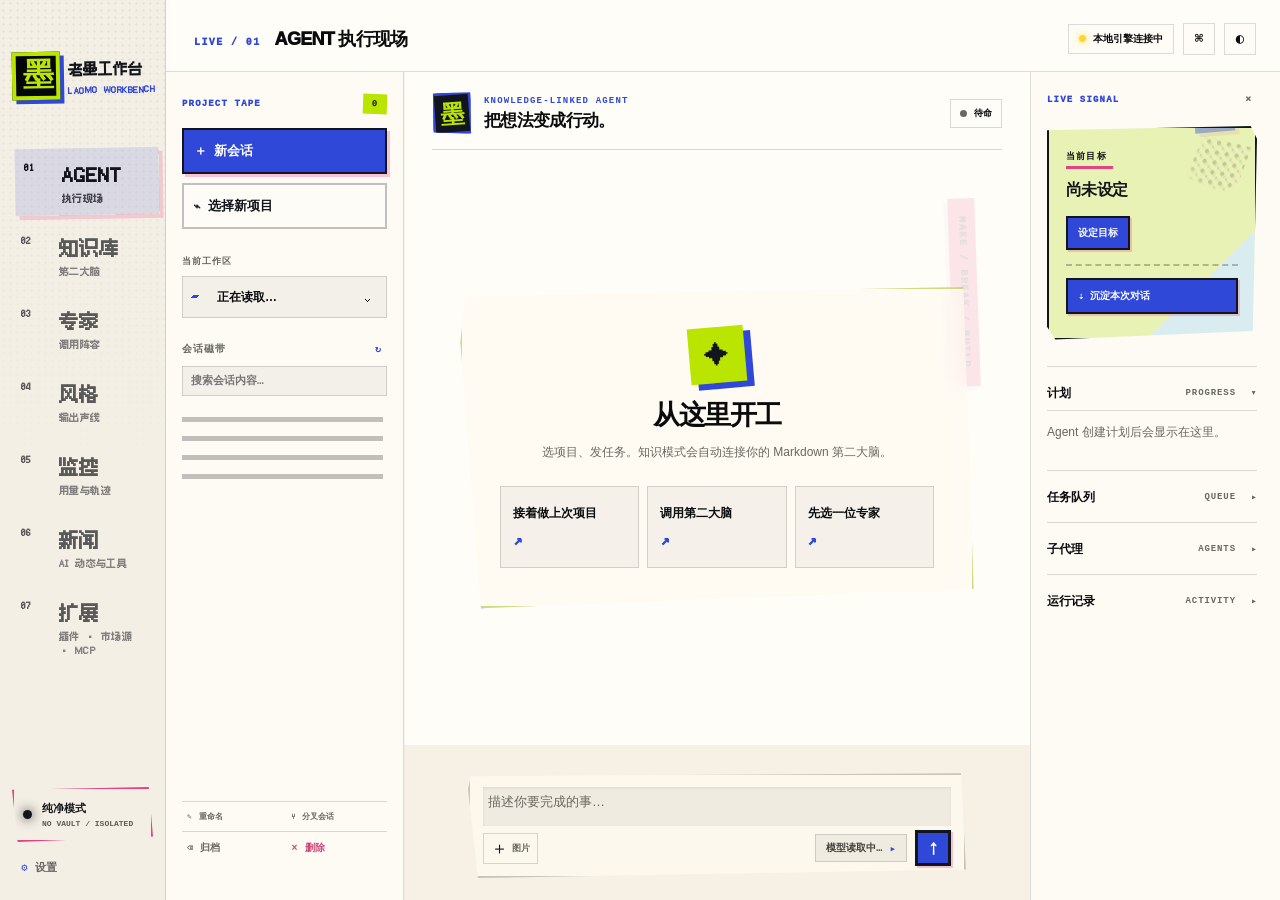
==== commit 331d877a: "experts: roster v2 — tags, {{变量}} dispatch fill + live prompt preview, template gallery, roster impo" ====
--- a/web/index.html
+++ b/web/index.html
@@ -5,8 +5,30 @@
   <meta name="viewport" content="width=device-width,initial-scale=1">
   <meta name="color-scheme" content="dark light">
   <title>老墨工作台</title>
+  <script>
+    /* Theme bootstrap (vanilla port of next-themes' no-flash script): resolve
+       the saved mode → data-theme before first paint so light users never see
+       a dark frame. data-theme holds the RESOLVED theme; app.js's theme module
+       owns everything after boot. The html[data-theme="dark"] above stays as
+       the no-JS fallback. Brand default is dark: the OS only pulls light when
+       it explicitly prefers light. */
+    (function () {
+      var mode = "system";
+      try {
+        var saved = localStorage.getItem("boujoy-theme");
+        mode = saved === "system" || saved === "light" || saved === "dark" ? saved : "system";
+      } catch (_) { /* storage blocked: stay on system */ }
+      var resolved = mode !== "system" ? mode
+        : window.matchMedia && window.matchMedia("(prefers-color-scheme: light)").matches ? "light" : "dark";
+      var root = document.documentElement;
+      root.dataset.theme = resolved;
+      root.style.colorScheme = resolved;
+      var meta = document.querySelector('meta[name="theme-color"]');
+      if (meta) meta.setAttribute("content", resolved === "light" ? "#f1eadc" : "#080a0d");
+    })();
+  </script>
   <link rel="manifest" href="manifest.json">
-  <meta name="theme-color" content="#0a0a12">
+  <meta name="theme-color" content="#080a0d">
   <link rel="icon" type="image/png" sizes="192x192" href="icon-192.png">
   <link rel="apple-touch-icon" href="icon-192.png">
   <link rel="stylesheet" href="app.css">
@@ -125,6 +147,17 @@
             <div id="runState" class="run-state idle"><i></i><span>待命</span></div>
           </div>
           <div id="thinkingStatus" class="thinking-status" aria-live="polite"><b>THINKING</b><span>分析上下文 → 核对约束 → 选择下一步</span></div>
+
+          <section id="missionInlinePanel" class="mission-inline-panel hidden" aria-live="polite" aria-label="当前 Mission 状态">
+            <div class="mission-inline-head">
+              <div class="mission-inline-title"><span>MISSION LOOP</span><strong id="missionInlinePhase">—</strong></div>
+              <div class="mission-inline-stats"><span id="missionInlineCycles">循环 0</span><span id="missionInlineElapsed">—</span></div>
+            </div>
+            <div class="mission-inline-body">
+              <strong id="missionInlineObjective">—</strong>
+              <div><span>当前任务</span><b id="missionInlineTask">—</b></div>
+            </div>
+          </section>
 
           <div id="emptyAgent" class="empty-agent">
             <div class="burst" aria-hidden="true">✦</div>
@@ -225,7 +258,7 @@
           <div><p class="section-kicker">CALL THE RIGHT BRAIN</p><h2>专家不是头像，<br><span>是可调用的方法。</span></h2><p>创建、组合并直接派发到 Agent。所有配置保存在本地 Markdown。</p></div>
           <button id="addExpertButton" class="giant-add">＋<span>新增专家</span></button>
         </div>
-        <div class="collection-toolbar"><label class="search-cut"><span>⌕</span><input id="expertSearch" placeholder="搜索专家…"></label><span id="expertCount">0 位专家</span></div>
+        <div class="collection-toolbar"><label class="search-cut"><span>⌕</span><input id="expertSearch" placeholder="搜索专家或标签…"></label><span id="expertCount">0 位专家</span><span class="toolbar-cuts"><button id="expertExportButton" class="mini-cut">↓ 导出</button><button id="expertImportButton" class="mini-cut">↑ 导入</button></span></div>
         <div id="expertGrid" class="expert-grid empty-collection"></div>
       </section>
 
@@ -296,7 +329,7 @@
 
       <section id="extensionsPage" class="page page-extensions" data-page-panel="extensions">
         <div class="ext-hero">
-          <div><p class="section-kicker">EXTENSIONS / 07</p><h2>扩展</h2><p>插件、市场源与 MCP 全部使用 Codex 原生能力。老墨不托管、不审核第三方插件——安装即信任其 Skills / Hooks / MCP 等全部能力。</p></div>
+          <div><p class="section-kicker">EXTENSIONS / 07</p><h2>扩展</h2><p>浏览、安装和管理 Codex 插件、marketplace 与 MCP。第三方插件会在安装前展示能力与风险。</p></div>
           <div class="ext-actions"><button id="extRefresh" class="mini-cut">↻ 刷新</button><span id="extUpdated" class="news-updated">—</span></div>
         </div>
         <div id="extUnavailable" class="ext-unavailable hidden">
@@ -304,31 +337,32 @@
         </div>
         <div id="extBody">
           <div class="ext-tabs" role="tablist">
-            <button class="ext-tab active" data-ext-tab="plugins" role="tab">插件</button>
-            <button class="ext-tab" data-ext-tab="markets" role="tab">市场源</button>
-            <button class="ext-tab" data-ext-tab="mcp" role="tab">MCP</button>
-          </div>
-
-          <div id="extTabPlugins" class="ext-tabpanel">
+            <button id="extTabPluginsButton" class="ext-tab active" data-ext-tab="plugins" role="tab" aria-selected="true" aria-controls="extTabPlugins">插件</button>
+            <button id="extTabMarketsButton" class="ext-tab" data-ext-tab="markets" role="tab" aria-selected="false" aria-controls="extTabMarkets">市场源</button>
+            <button id="extTabMcpButton" class="ext-tab" data-ext-tab="mcp" role="tab" aria-selected="false" aria-controls="extTabMcp">MCP</button>
+          </div>
+
+          <div id="extTabPlugins" class="ext-tabpanel" role="tabpanel" aria-labelledby="extTabPluginsButton">
             <div class="ext-subhead"><h3>已安装</h3><span id="extInstalledCount" class="ext-count">0</span></div>
             <div id="extInstalledList" class="ext-plugin-list"><p class="muted">读取中…</p></div>
             <div class="ext-subhead"><h3>可安装</h3><span id="extAvailableCount" class="ext-count">0</span></div>
             <div id="extAvailableList" class="ext-plugin-list"><p class="muted">读取中…</p></div>
           </div>
 
-          <div id="extTabMarkets" class="ext-tabpanel hidden">
+          <div id="extTabMarkets" class="ext-tabpanel hidden" role="tabpanel" aria-labelledby="extTabMarketsButton">
             <div class="ext-subhead">
               <h3>市场源</h3>
-              <div class="ext-market-add">
-                <input id="extMarketSource" type="text" placeholder="git URL 或本地路径" spellcheck="false">
-                <input id="extMarketRef" type="text" placeholder="名称（可选）" spellcheck="false">
-                <button id="extMarketAddBtn" class="mini-cut">添加市场源</button>
-              </div>
-            </div>
+              <form id="extMarketAddForm" class="ext-market-add">
+                <input id="extMarketSource" type="text" placeholder="Git URL 或本地路径" aria-label="Git URL 或本地路径" spellcheck="false" required>
+                <input id="extMarketRef" type="text" placeholder="分支 / tag（可选）" aria-label="分支或 tag" spellcheck="false">
+                <button id="extMarketAddBtn" type="submit" class="mini-cut">添加市场源</button>
+              </form>
+            </div>
+            <p class="ext-note">只有 Git marketplace 支持升级和移除；Codex 内置源、远程目录会以只读方式展示。</p>
             <div id="extMarketList" class="ext-market-list"><p class="muted">读取中…</p></div>
           </div>
 
-          <div id="extTabMcp" class="ext-tabpanel hidden">
+          <div id="extTabMcp" class="ext-tabpanel hidden" role="tabpanel" aria-labelledby="extTabMcpButton">
             <div class="ext-subhead">
               <h3>MCP 服务器</h3>
               <button id="extMcpAddBtn" class="mini-cut">＋ 新建 MCP</button>
@@ -385,9 +419,11 @@
     <form method="dialog" id="recordForm">
       <header><div><p id="recordKicker">NEW RECORD</p><h2 id="recordDialogTitle">新增专家</h2></div><button type="button" value="cancel" class="dialog-close" data-close-dialog="recordDialog" aria-label="关闭">×</button></header>
       <input id="recordId" type="hidden"><input id="recordKind" type="hidden">
+      <label id="recordTemplateWrap">从模板开始<select id="recordTemplate"></select></label>
       <label>名称<input id="recordName" required maxlength="80" placeholder="例如：产品战略专家"></label>
       <label>一句话说明<input id="recordDescription" maxlength="180" placeholder="擅长什么，什么时候调用"></label>
-      <label>系统指令<textarea id="recordInstructions" required rows="10" placeholder="写下角色、判断标准、工作流程和输出要求…"></textarea></label>
+      <label>标签<input id="recordTags" maxlength="120" placeholder="用逗号分隔，如：产品, 战略"></label>
+      <label>系统指令<textarea id="recordInstructions" required rows="10" placeholder="写下角色、判断标准、工作流程和输出要求…&#10;&#10;指令里可以写 {{变量名}}，派发时会让你现场填写。"></textarea></label>
       <label class="check-row"><input id="recordEnabled" type="checkbox" checked><span>启用这个配置</span></label>
       <footer><button type="button" value="cancel" class="ghost-button" data-close-dialog="recordDialog">取消</button><button type="submit" id="saveRecordButton" value="default" class="primary-cut">保存到 Markdown</button></footer>
     </form>
@@ -399,8 +435,20 @@
       <input id="dispatchKind" type="hidden"><input id="dispatchId" type="hidden">
       <div id="dispatchBadge" class="dispatch-badge"></div>
       <label id="dispatchStyleWrap">叠加输出风格<select id="dispatchStyle"><option value="">不叠加风格</option></select></label>
+      <div id="dispatchVarsWrap" class="hidden"><p class="dispatch-section-label">填写变量</p><div id="dispatchVars" class="dispatch-vars"></div></div>
       <label>本次任务<textarea id="dispatchTask" required rows="7" placeholder="告诉它这次要解决什么…"></textarea></label>
+      <details id="dispatchPreviewWrap" class="dispatch-preview"><summary>预览最终 Prompt</summary><pre id="dispatchPreview"></pre></details>
       <footer><button type="button" value="cancel" class="ghost-button" data-close-dialog="dispatchDialog">取消</button><button type="submit" id="confirmDispatch" value="default" class="primary-cut">送进 Agent →</button></footer>
+    </form>
+  </dialog>
+
+  <dialog id="importDialog" class="boujoy-dialog import-dialog">
+    <form method="dialog" id="importForm">
+      <header><div><p>IMPORT ROSTER</p><h2>导入专家</h2></div><button type="button" value="cancel" class="dialog-close" data-close-dialog="importDialog" aria-label="关闭">×</button></header>
+      <label>导入为<select id="importKind"><option value="expert">专家</option><option value="style">风格</option></select></label>
+      <label>粘贴内容<textarea id="importText" rows="9" placeholder="支持两种格式：&#10;1. 本产品导出的 JSON（自动识别专家/风格，忽略上一项）&#10;2. Markdown（frontmatter 的 name/description 会自动读取，正文作为指令；可粘贴多份，用 --- 分隔；兼容 Claude agents 格式）"></textarea></label>
+      <label>或选择文件<input id="importFile" type="file" accept=".json,.md,.txt"></label>
+      <footer><button type="button" value="cancel" class="ghost-button" data-close-dialog="importDialog">取消</button><button type="submit" id="importRunButton" value="default" class="primary-cut">导入</button></footer>
     </form>
   </dialog>
 
--- a/web/app.css
+++ b/web/app.css
@@ -5,6 +5,7 @@
 }
 
 :root {
+  color-scheme: dark;
   --ink: #080a0d;
   --ink-soft: #12151b;
   --paper: #f1eadc;
@@ -57,6 +58,7 @@
 }
 
 html[data-theme="light"] {
+  color-scheme: light;
   --panel: rgba(255, 250, 240, .94);
   --panel-solid: #fffaf0;
   --text: #0a0b0d;
@@ -218,7 +220,7 @@
 .text-tool.danger { color: color-mix(in srgb, var(--pink) 78%, var(--muted)); }
 .text-tool.danger:hover { color: var(--ink); background: var(--pink); }
 
-.agent-workbench { position: relative; display: grid; grid-template-rows: auto auto minmax(0,1fr) auto; width: 100%; height: 100%; min-width: 0; min-height: 0; overflow: hidden; isolation: isolate; background: radial-gradient(circle at 55% 25%, rgba(36,57,255,.08), transparent 34%), linear-gradient(rgba(8,10,14,.08), rgba(8,10,14,.58)); }
+.agent-workbench { position: relative; display: grid; grid-template-rows: auto auto auto minmax(0,1fr) auto; width: 100%; height: 100%; min-width: 0; min-height: 0; overflow: hidden; isolation: isolate; background: radial-gradient(circle at 55% 25%, rgba(36,57,255,.08), transparent 34%), linear-gradient(rgba(8,10,14,.08), rgba(8,10,14,.58)); }
 .agent-workbench::before { content: ""; position: absolute; inset: 0; opacity: .42; z-index: -2; background: url("punk-collage-dark.png") center/cover; filter: saturate(1.32) contrast(1.14); }
 .agent-workbench::after { content: "MAKE  /  BREAK  /  BUILD"; position: absolute; z-index: -1; right: -28px; top: 25%; padding: 8px 18px; color: var(--ink); background: var(--pink); box-shadow: 7px 7px 0 var(--blue); font: 1000 12px var(--mono); letter-spacing: .16em; transform: rotate(88deg); opacity: .72; }
 html[data-theme="light"] .agent-workbench { background: radial-gradient(circle at 55% 24%, rgba(36,57,255,.11), transparent 34%), linear-gradient(rgba(255,250,240,.58), rgba(255,250,240,.91)); }
@@ -242,10 +244,38 @@
 .thinking-status { grid-row: 2; }
 .thinking-status.active { display: flex; }
 .thinking-status b { padding: 3px 5px; color: var(--ink); background: var(--acid); box-shadow: 2px 2px 0 var(--blue); font-size: 7px; letter-spacing: .12em; }
+.mission-inline-panel {
+  grid-row: 3;
+  min-width: 0;
+  margin: 0 clamp(24px,7vw,90px) 8px;
+  padding: 10px 13px 11px;
+  color: var(--text-primary);
+  border: 1px solid color-mix(in srgb, var(--cyan) 42%, var(--line));
+  border-left: 4px solid var(--cyan);
+  background: color-mix(in srgb, var(--panel-solid) 86%, transparent);
+  box-shadow: 3px 3px 0 rgba(36,57,255,.42);
+}
+.mission-inline-panel.hidden { display: none; }
+.mission-inline-head { display: flex; align-items: center; justify-content: space-between; gap: 12px; min-width: 0; }
+.mission-inline-title, .mission-inline-stats { display: flex; align-items: center; gap: 8px; min-width: 0; }
+.mission-inline-title > span { color: var(--cyan); font: 900 8px var(--mono); letter-spacing: .12em; }
+.mission-inline-title strong { color: var(--text-primary); font: 900 10px var(--mono); }
+.mission-inline-stats { color: var(--text-secondary); font: 800 8px var(--mono); white-space: nowrap; }
+.mission-inline-body { display: grid; grid-template-columns: minmax(0,1.25fr) minmax(180px,1fr); gap: 14px; align-items: start; margin-top: 8px; }
+.mission-inline-body > strong { min-width: 0; overflow: hidden; color: var(--text-primary); font: 750 12px/1.4 var(--read); letter-spacing: 0; text-overflow: ellipsis; white-space: nowrap; }
+.mission-inline-body > div { display: grid; grid-template-columns: auto minmax(0,1fr); gap: 7px; min-width: 0; align-items: baseline; font: 750 9px/1.45 var(--mono); }
+.mission-inline-body > div > span { color: var(--text-secondary); white-space: nowrap; }
+.mission-inline-body b { min-width: 0; overflow: hidden; color: var(--text-primary); font-weight: 800; text-overflow: ellipsis; white-space: nowrap; }
+html[data-theme="light"] .mission-inline-panel { color: var(--ui-ink); border-color: rgba(48,72,216,.28); background: rgba(255,253,248,.84); box-shadow: 3px 3px 0 rgba(48,72,216,.18); }
+html[data-theme="light"] .mission-inline-title strong,
+html[data-theme="light"] .mission-inline-body > strong,
+html[data-theme="light"] .mission-inline-body b { color: var(--ui-ink); }
+html[data-theme="light"] .mission-inline-stats,
+html[data-theme="light"] .mission-inline-body > div > span { color: rgba(18,21,27,.62); }
 .thought-summary { display: flex; align-items: center; gap: 8px; margin: 0 0 7px; color: var(--muted); font: 720 7.5px var(--mono); letter-spacing: .035em; }
 .thought-summary b { padding: 3px 5px; color: var(--ink); background: var(--cyan); box-shadow: 2px 2px 0 var(--blue); font-size: 7px; letter-spacing: .1em; }
 .empty-agent { align-self: center; justify-self: center; width: min(590px,82%); padding: 38px; text-align: center; background: color-mix(in srgb, var(--panel-solid) 61%, transparent); border: 2px solid color-mix(in srgb, var(--acid) 38%, var(--line)); box-shadow: 10px 10px 0 rgba(36,57,255,.62); backdrop-filter: blur(10px); clip-path: polygon(1% 3%, 98% 0, 100% 94%, 4% 100%, 0 17%); }
-.empty-agent { grid-row: 3; }
+.empty-agent { grid-row: 4; }
 .empty-agent .burst { width: 56px; height: 56px; margin: 0 auto 14px; display: grid; place-items: center; color: var(--ink); background: var(--acid); box-shadow: 7px 6px 0 var(--blue); font-size: 25px; transform: rotate(-5deg); }
 .empty-agent h3 { margin: 0; font: 1000 27px var(--display); letter-spacing: -.05em; }
 .empty-agent p { max-width: 480px; margin: 9px auto 24px; color: var(--muted); font-size: 12px; line-height: 1.7; }
@@ -256,7 +286,7 @@
 .starter-grid button:hover span { color: var(--blue); }
 
 .message-stream { display: none; width: 100%; height: 100%; min-height: 0; overflow: hidden auto; overscroll-behavior: contain; overflow-anchor: none; padding: 24px clamp(24px,7vw,90px) 18px; scroll-behavior: auto; }
-.message-stream { grid-row: 3; }
+.message-stream { grid-row: 4; }
 .message-stream.has-messages { display: block; }
 .message-stream.history-loading { display: grid; place-items: center; }
 .history-loading-card { width: min(560px,86%); padding: 30px; border: 2px solid var(--acid); background: color-mix(in srgb, var(--panel-solid) 94%, transparent); box-shadow: 8px 8px 0 var(--blue); }
@@ -287,7 +317,7 @@
 .message.user .message-body a { color: var(--blue); text-decoration-color: var(--pink); }
 .message-body a:hover, .reader-body a:hover { color: var(--acid); background: color-mix(in srgb, var(--blue) 52%, transparent); }
 .composer-wrap { position: relative; z-index: 4; min-width: 0; flex: none; padding: 8px clamp(18px,5vw,68px) 22px; background: linear-gradient(transparent, rgba(8,10,13,.93) 28%); }
-.composer-wrap { grid-row: 4; }
+.composer-wrap { grid-row: 5; }
 html[data-theme="light"] .composer-wrap { background: linear-gradient(transparent, rgba(241,234,220,.96) 28%); }
 .context-chips { display: flex; gap: 6px; min-height: 20px; padding: 0 8px 5px; }
 .context-chip { padding: 4px 7px; color: var(--ink); background: var(--cyan); font: 850 8px var(--mono); transform: rotate(-1deg); }
@@ -676,6 +706,7 @@
 .collection-toolbar { display: flex; align-items: center; gap: 20px; margin: 32px 0 22px; }
 .collection-toolbar .search-cut { max-width: 520px; color: var(--paper); background: rgba(7,9,13,.75); }
 .collection-toolbar > span { color: rgba(255,255,255,.61); font: 900 9px var(--mono); }
+.collection-toolbar .toolbar-cuts { display: flex; gap: 8px; margin-left: auto; }
 .expert-grid { display: grid; grid-template-columns: repeat(3,minmax(220px,1fr)); gap: 16px; padding-bottom: 40px; }
 .record-card { position: relative; min-height: 260px; padding: 20px; overflow: hidden; border: 3px solid var(--ink); color: var(--ink); background: var(--paper); box-shadow: 7px 7px 0 var(--ink); clip-path: polygon(1% 2%,98% 0,100% 94%,4% 100%,0 13%); }
 .record-card:nth-child(3n+2) { background: var(--acid); transform: rotate(.7deg); }
@@ -688,6 +719,8 @@
 .record-status { padding: 4px 7px; border: 2px solid currentColor; font: 900 7px var(--mono); }
 .record-card h3 { margin: 24px 0 7px; font: 1000 20px var(--display); letter-spacing: -.05em; }
 .record-card p { min-height: 46px; margin: 0; opacity: .68; font-size: 10px; line-height: 1.55; }
+.record-tags { display: flex; flex-wrap: wrap; gap: 5px; margin-top: 9px; }
+.record-tag { padding: 3px 6px; border: 2px solid currentColor; opacity: .82; font: 900 8px var(--mono); }
 .record-actions { position: relative; z-index: 2; display: flex; flex-wrap: wrap; gap: 6px; margin-top: 22px; }
 .record-actions button { padding: 7px 9px; border: 2px solid currentColor; color: inherit; background: transparent; font: 900 8px var(--mono); }
 .record-actions .call { color: var(--paper); background: var(--ink); }
@@ -756,6 +789,11 @@
 .permission-warning p { margin: 8px 0 0; color: var(--text); font-size: 11px; line-height: 1.65; }
 .danger-access { background: var(--pink) !important; }
 .dispatch-badge { margin: 16px 0 0; padding: 13px; color: var(--ink); background: var(--yellow); border: 2px solid var(--ink); box-shadow: 4px 4px 0 var(--pink); font: 900 11px var(--display); }
+.dispatch-section-label { margin: 16px 0 0; color: var(--muted); font: 800 9px var(--mono); }
+.dispatch-vars { display: grid; grid-template-columns: repeat(2,minmax(0,1fr)); gap: 4px 14px; }
+.dispatch-preview { margin-top: 16px; border: 1px solid var(--line); }
+.dispatch-preview summary { padding: 10px 12px; color: var(--muted); font: 800 9px var(--mono); cursor: pointer; user-select: none; }
+.dispatch-preview pre { max-height: 260px; overflow: auto; margin: 0; padding: 14px; color: var(--paper); background: var(--ink); font: 500 10px/1.7 var(--mono); white-space: pre-wrap; word-break: break-word; }
 .reader-dialog { width: min(970px,calc(100vw - 60px)); height: min(820px,calc(100vh - 60px)); padding: 0; border: 3px solid var(--ink); color: var(--ink); background: var(--paper-2); box-shadow: 12px 12px 0 var(--blue); }
 .reader-dialog header { position: sticky; top: 0; z-index: 3; padding: 19px 24px; color: var(--paper); background: var(--ink); }
 .reader-dialog header > div:last-child { display: flex; gap: 7px; }
@@ -1368,16 +1406,27 @@
 .mission-phase.tone-danger { color: var(--pink); }
 .mission-phase.tone-muted { color: rgba(241,234,220,.72); }
 .mission-chip { border-width: 1px; color: rgba(8,10,13,.78); background: rgba(8,10,13,.12); font-weight: 800; font-variant-numeric: tabular-nums; }
-.signal-card #missionObjective { max-width: 100%; margin: 10px 0 13px; }
-.mission-rows { display: grid; gap: 5px; margin: 0 0 13px; }
-.mission-row { display: grid; grid-template-columns: 54px minmax(0,1fr); gap: 7px; align-items: baseline; font: 750 8px/1.5 var(--mono); }
+.signal-card #missionObjective {
+  max-width: 100%;
+  margin: 10px 0 13px;
+  font: 800 12px/1.5 var(--read);
+  letter-spacing: 0;
+  display: -webkit-box;
+  overflow: hidden;
+  -webkit-box-orient: vertical;
+  -webkit-line-clamp: 4;
+  overflow-wrap: anywhere;
+}
+.mission-rows { display: grid; gap: 7px; margin: 0 0 13px; padding-top: 10px; border-top: 1px dashed rgba(8,10,13,.28); }
+.mission-row { display: grid; grid-template-columns: 62px minmax(0,1fr); gap: 8px; align-items: start; font: 750 8px/1.45 var(--mono); }
 .mission-row span { color: rgba(8,10,13,.55); letter-spacing: .06em; }
-.mission-row b { min-width: 0; overflow: hidden; color: rgba(8,10,13,.88); font-weight: 800; font-variant-numeric: tabular-nums; text-overflow: ellipsis; white-space: nowrap; }
+.mission-row b { min-width: 0; overflow: hidden; color: rgba(8,10,13,.88); font-weight: 800; font-variant-numeric: tabular-nums; overflow-wrap: anywhere; }
+.mission-row:not(:last-child) b { display: -webkit-box; -webkit-box-orient: vertical; -webkit-line-clamp: 3; }
 .mission-verdict { display: inline-block; padding: 2px 6px; border: 2px solid var(--ink); background: var(--ink); font-weight: 900; }
 .mission-verdict.is-pass { color: var(--cyan); }
 .mission-verdict.is-needs { color: var(--yellow); }
 .mission-verdict.is-blocked { color: var(--pink); }
-.mission-actions { display: flex; flex-wrap: wrap; gap: 6px; }
+.mission-actions { display: flex; flex-wrap: wrap; gap: 6px; padding-top: 2px; }
 .mission-actions button { padding: 8px 10px; border: 2px solid var(--ink); color: var(--acid); background: var(--ink); box-shadow: 3px 3px 0 var(--pink); font: 900 8px var(--mono); transition: color .14s ease, background .14s ease, box-shadow .14s ease, transform .14s ease; }
 .mission-actions button:hover { color: var(--ink); background: var(--cyan); box-shadow: 2px 2px 0 var(--blue); transform: translate(1px,1px) rotate(-1deg); }
 
@@ -2066,10 +2115,30 @@
 html[data-theme="light"] .traj-head i { border-color: var(--ui-ink); box-shadow: 1px 1px 0 rgba(48,72,216,.24); }
 
 /* ============ 07 EXTENSIONS（插件 / 市场源 / MCP）============ */
-.page-extensions { max-width: 1060px; }
+.page-extensions {
+  width: 100%; max-width: 1060px; flex-direction: column; padding: clamp(24px,3.4vw,46px) clamp(18px,3.4vw,52px) 56px;
+  color: var(--ui-ink); background: var(--ui-canvas);
+}
+html[data-theme="dark"] .page-extensions {
+  color: var(--text); background: linear-gradient(145deg, rgba(36,57,255,.08), transparent 32%), var(--bg-app);
+}
+html[data-theme="dark"] .ext-tabs { border-bottom-color: var(--border-strong); }
+html[data-theme="dark"] .ext-tab {
+  color: var(--text-primary); background: var(--bg-surface-2); border-color: var(--border-strong);
+}
+html[data-theme="dark"] .ext-tab.active { color: var(--ink); background: var(--acid); }
+html[data-theme="dark"] .ext-card {
+  color: var(--text-primary); background: var(--bg-surface-2); border-color: var(--border-strong);
+  box-shadow: 4px 4px 0 rgba(36,57,255,.35);
+}
+html[data-theme="dark"] .ext-count { border-color: var(--border-strong); }
+html[data-theme="dark"] .ext-market-add input {
+  color: var(--text-primary); background: var(--bg-surface-2); border-color: var(--border-strong);
+}
 .ext-hero { display: flex; justify-content: space-between; align-items: flex-end; gap: 1rem; margin-bottom: 1.1rem; flex-wrap: wrap; }
 .ext-hero h2 { font-size: 1.7rem; margin: .2rem 0 .4rem; }
-.ext-hero p { max-width: 62ch; color: var(--ui-ink-soft); line-height: 1.55; }
+.ext-hero p { max-width: 62ch; color: var(--text-secondary); line-height: 1.55; }
+html[data-theme="dark"] .ext-hero p { color: var(--text-secondary); }
 .ext-actions { display: flex; align-items: center; gap: .6rem; }
 .ext-unavailable { border: 3px solid var(--ink); box-shadow: var(--shadow); background: var(--ui-surface); padding: 1.4rem 1.6rem; margin-bottom: 1.2rem; }
 .ext-unavailable p { line-height: 1.6; }
@@ -2084,17 +2153,19 @@
 .ext-card { border: 3px solid var(--ink); box-shadow: 4px 4px 0 var(--ink); background: var(--ui-surface); padding: .7rem .9rem; display: flex; justify-content: space-between; align-items: center; gap: .8rem; flex-wrap: wrap; }
 .ext-card .ext-card-main { min-width: 0; flex: 1 1 260px; }
 .ext-card-main b { display: inline-block; margin-right: .5rem; }
-.ext-card-main small { color: var(--ui-ink-soft); display: block; margin-top: .15rem; overflow: hidden; text-overflow: ellipsis; white-space: nowrap; max-width: 60ch; }
+.ext-card-main small { color: var(--text-secondary); display: block; margin-top: .15rem; overflow: hidden; text-overflow: ellipsis; white-space: nowrap; max-width: 60ch; }
 .ext-badges { display: flex; gap: .3rem; flex-wrap: wrap; margin-top: .3rem; }
 .ext-badge { font-size: .68rem; font-weight: 800; border: 2px solid var(--ink); padding: 0 .4rem; letter-spacing: .03em; }
 .ext-badge.on { background: var(--acid); color: var(--ink); }
 .ext-badge.warn { background: #ffd23e; color: var(--ink); }
 .ext-card-actions { display: flex; gap: .4rem; align-items: center; }
 .ext-card-actions .mini-cut[disabled] { opacity: .5; cursor: wait; }
+.ext-action-note { padding: .45rem .55rem; color: var(--text-secondary); border: 1px dashed var(--ui-line); font-size: .72rem; font-weight: 800; white-space: nowrap; }
+html[data-theme="dark"] .ext-action-note { color: var(--text-muted); border-color: var(--border-default); }
 .ext-market-add { display: flex; gap: .4rem; flex-wrap: wrap; flex: 1 1 auto; justify-content: flex-end; }
-.ext-market-add input { font: inherit; font-size: .85rem; padding: .35rem .55rem; border: 2px solid var(--ink); background: var(--paper-2); min-width: 10ch; }
+.ext-market-add input { min-width: 10ch; padding: .35rem .55rem; border: 2px solid var(--ink); color: var(--ui-ink); background: var(--paper-2); font: inherit; font-size: .85rem; }
 #extMarketSource { flex: 2 1 220px; }
-.ext-note, .ext-secret-note { font-size: .8rem; color: var(--ui-ink-soft); line-height: 1.5; margin: .2rem 0 .6rem; }
+.ext-note, .ext-secret-note { font-size: .8rem; color: var(--text-secondary); line-height: 1.5; margin: .2rem 0 .6rem; }
 .ext-secret-note b { color: #c9381c; }
 .ext-note code, .ext-secret-note code { border: 1px solid var(--ink); padding: 0 .3rem; font-size: .95em; }
 .ext-plugin-detail p { line-height: 1.55; margin: .3rem 0; }
@@ -2106,3 +2177,31 @@
 #pluginDetailDialog .ext-plugin-detail { max-width: 62ch; }
 #mcpEditDialog label { display: block; margin: .55rem 0; font-size: .85rem; font-weight: 700; }
 #mcpEditDialog input, #mcpEditDialog select, #mcpEditDialog textarea { display: block; width: 100%; margin-top: .25rem; font: inherit; padding: .4rem .55rem; border: 2px solid var(--ink); background: var(--paper-2); }
+
+@media (max-width: 820px) {
+  .mission-inline-panel { margin: 0 16px 8px; padding: 9px 11px 10px; }
+  .mission-inline-head { align-items: flex-start; flex-direction: column; gap: 5px; }
+  .mission-inline-body { grid-template-columns: 1fr; gap: 6px; }
+  .mission-inline-body > strong { white-space: normal; display: -webkit-box; -webkit-box-orient: vertical; -webkit-line-clamp: 2; }
+}
+
+@media (max-width: 430px) {
+  .mission-inline-body > div { grid-template-columns: 54px minmax(0,1fr); }
+}
+
+@media (max-width: 820px) {
+  .page-extensions { max-width: none; padding: 22px 14px calc(78px + env(safe-area-inset-bottom)); }
+  .ext-hero { align-items: flex-start; flex-direction: column; }
+  .ext-actions { width: 100%; justify-content: space-between; }
+  .ext-tabs { overflow-x: auto; scrollbar-width: none; }
+  .ext-tabs::-webkit-scrollbar { display: none; }
+  .ext-tab { flex: 1 0 auto; white-space: nowrap; }
+  .ext-subhead { align-items: flex-start; flex-wrap: wrap; }
+  .ext-market-add { width: 100%; justify-content: stretch; }
+  .ext-market-add input { min-width: 0; flex: 1 1 100%; }
+  .ext-market-add button { flex: 1 1 100%; }
+  .ext-card { align-items: flex-start; }
+  .ext-card-main { width: 100%; }
+  .ext-card-main small { max-width: none; overflow-wrap: anywhere; white-space: normal; }
+  .ext-card-actions { width: 100%; flex-wrap: wrap; }
+}
